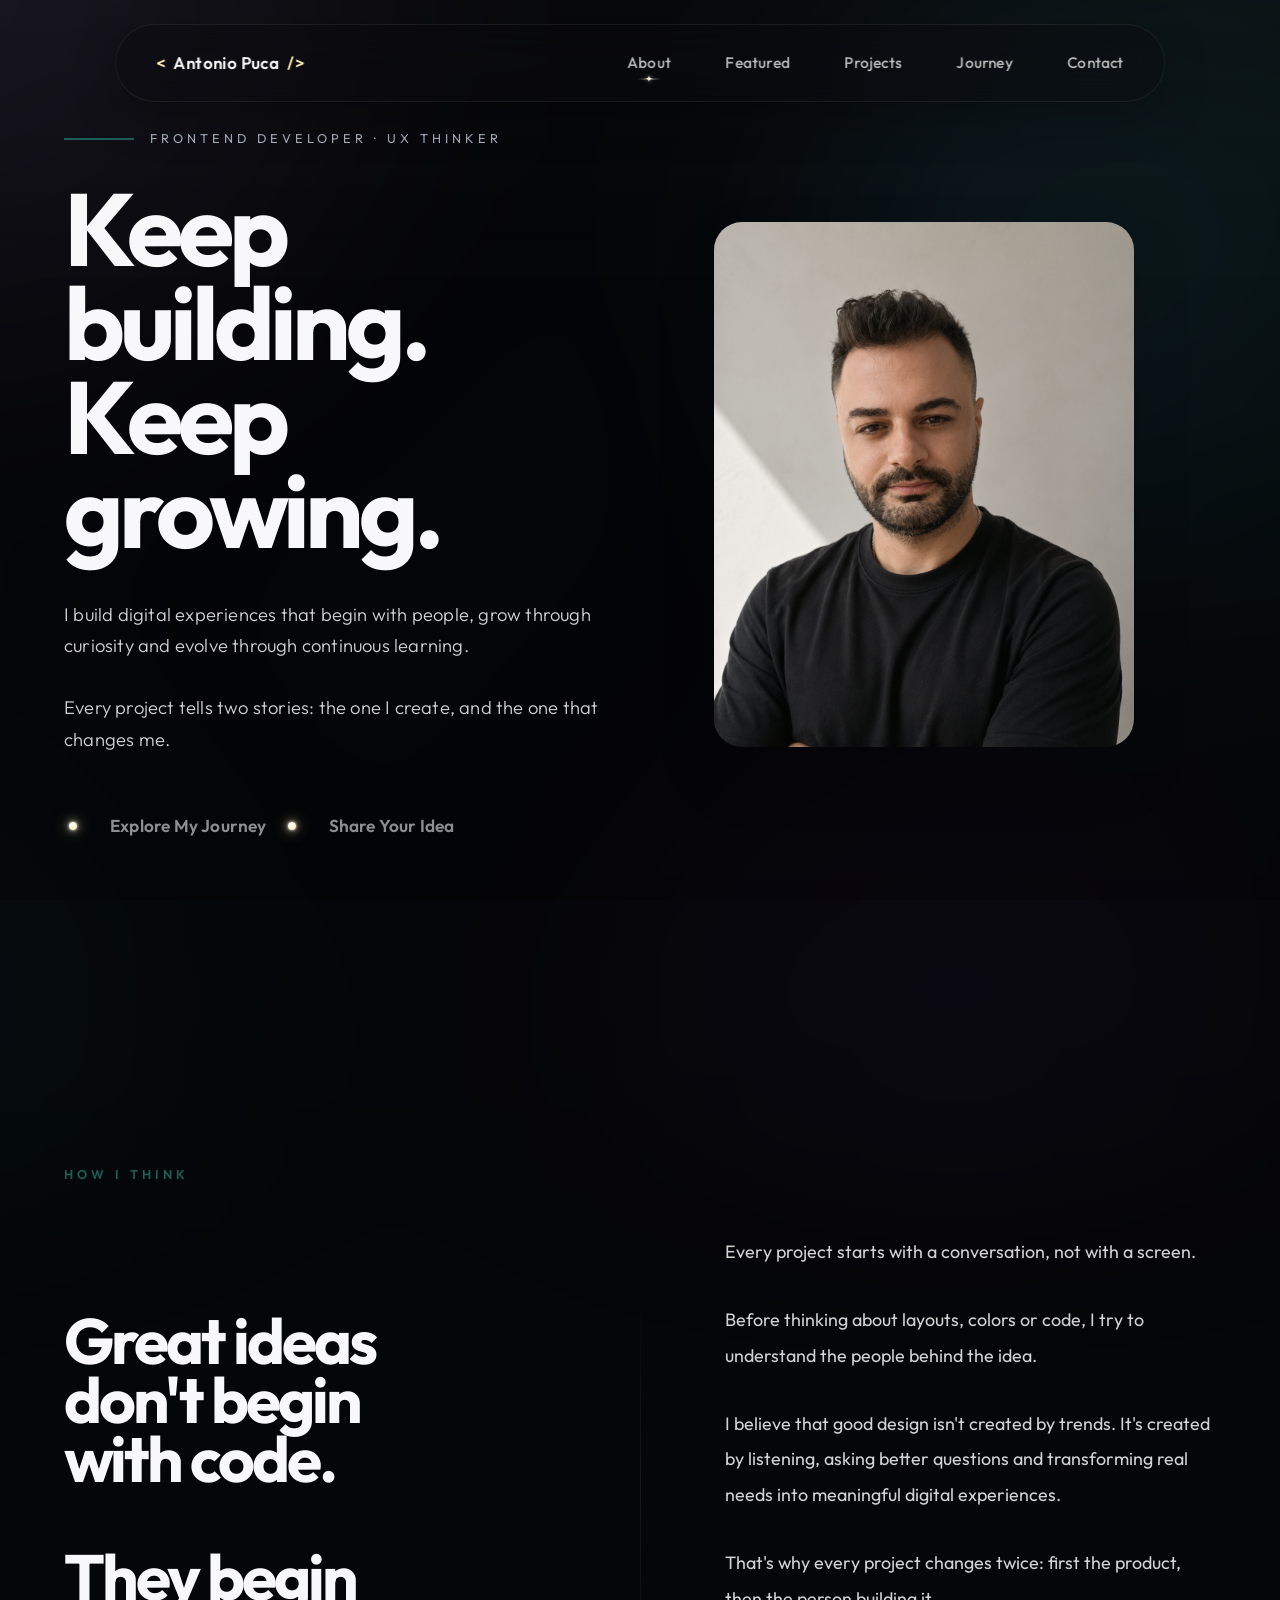
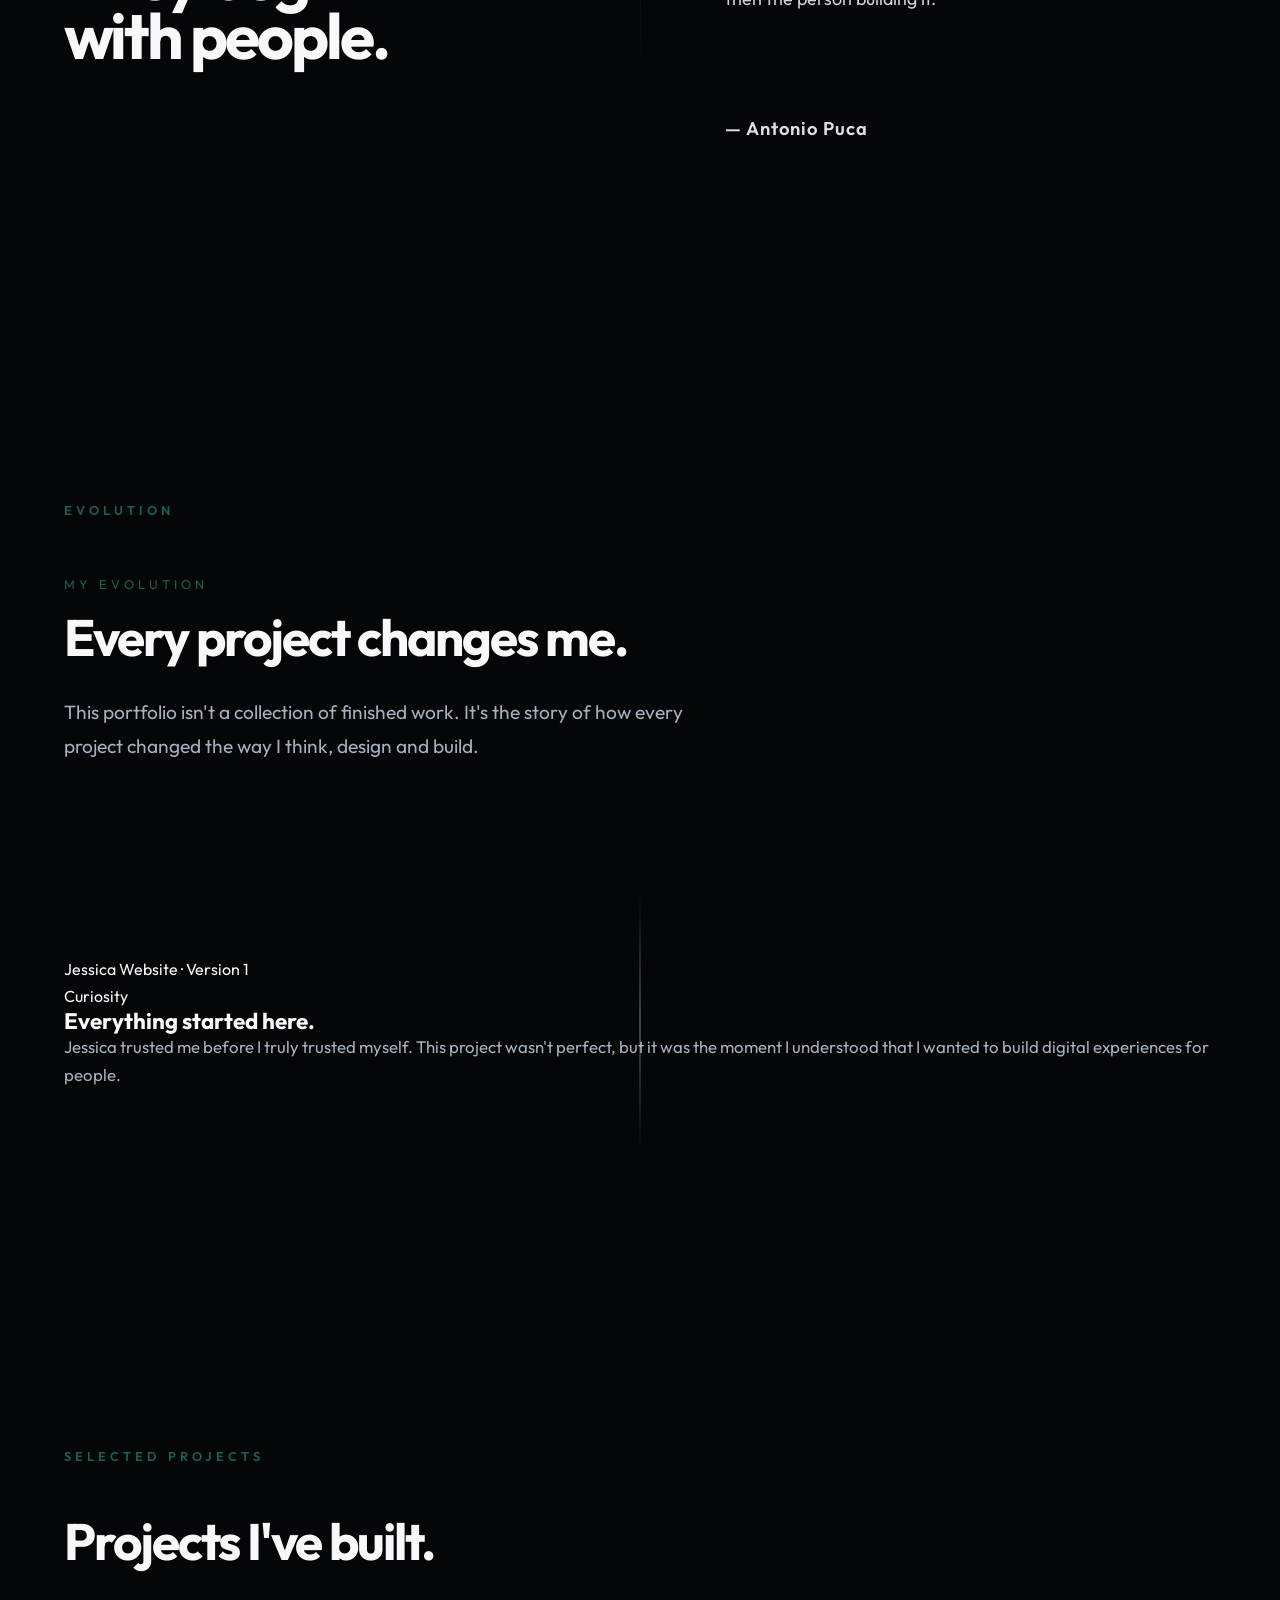
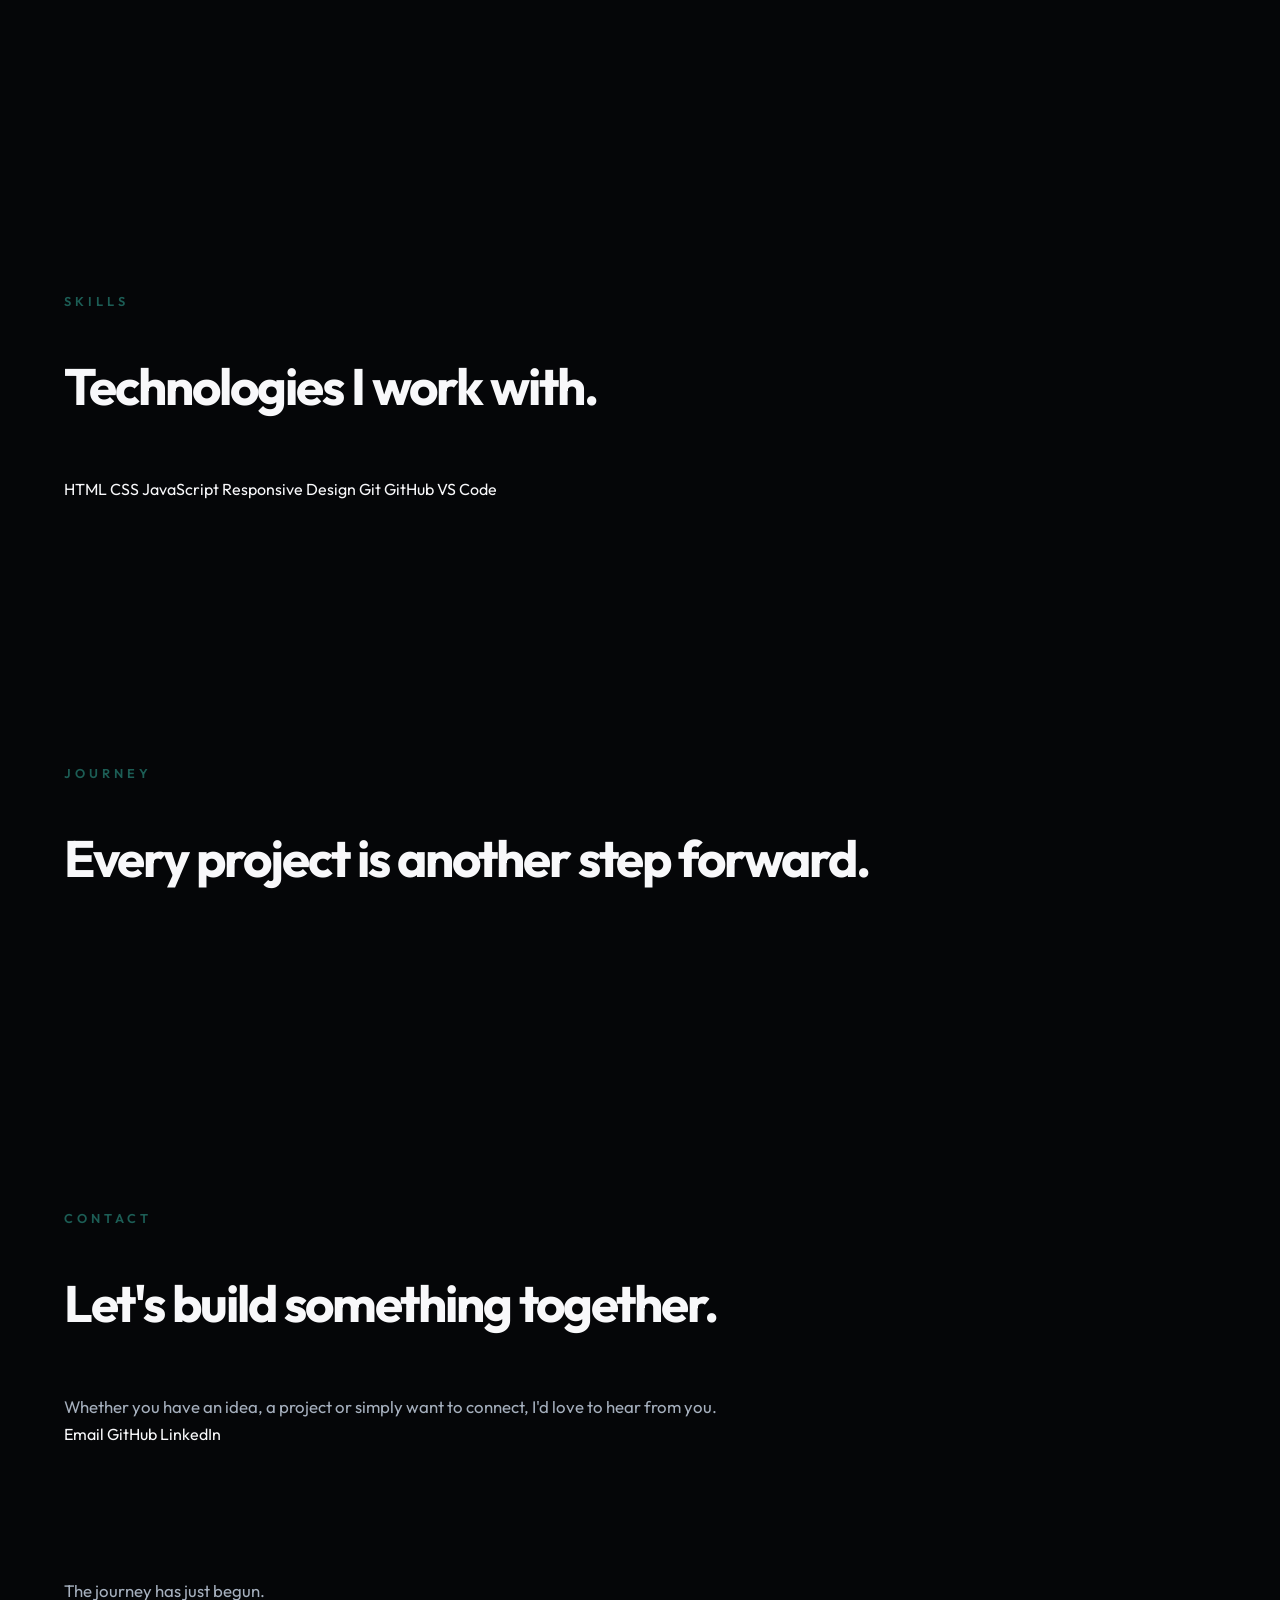
==== index.html @ d7ba4b41 "chore: backup before css refactoring" ====
<!doctype html>
<html lang="en">
  <head>
    <meta charset="UTF-8" />

    <meta name="viewport" content="width=device-width, initial-scale=1.0" />

    <title>Antonio Puca — Keep Building.</title>

    <meta
      name="description"
      content="Personal portfolio of Antonio Puca. Frontend Developer creating thoughtful digital experiences through clean design and modern web development."
    />

    <!-- Google Font -->

    <link
      href="https://fonts.googleapis.com/css2?family=Outfit:wght@300;400;500;600;700;800&display=swap"
      rel="stylesheet"
    />

    <!-- CSS -->

    <link rel="stylesheet" href="./css/style.css">
  </head>

  <body>
    <!-- ===========================
            HEADER
    ============================ -->

    <header class="header">
      <div class="container">
        <nav class="navbar">
          <a href="#" class="logo">
            <span class="logo__accent">&lt;</span>

            Antonio Puca

            <span class="logo__accent">/&gt;</span>
          </a>

          <div class="nav-wrapper">
            <span class="polaris"></span>

            <ul class="nav" id="universe-nav">
              <li>
                <a href="#about" class="nav-link">About</a>
              </li>

              <li>
                <a href="#featured" class="nav-link">Featured</a>
              </li>

              <li>
                <a href="#projects" class="nav-link">Projects</a>
              </li>

              <li>
                <a href="#journey" class="nav-link">Journey</a>
              </li>

              <li>
                <a href="#contact" class="nav-link">Contact</a>
              </li>
            </ul>
          </div>
        </nav>
      </div>
    </header>
    <!-- ===========================
            MAIN
    ============================ -->

    <main>
      <!-- ===========================
                HERO
        ============================ -->
        <!-- ==================================================
     HERO
=================================================== -->

<section class="hero">

  <div class="container">

    <div class="hero__content">

      <!-- ===========================
           LEFT
      ============================ -->

      <div class="hero__text">

        <span class="hero__eyebrow">
          FRONTEND DEVELOPER · UX THINKER
        </span>

        <h1 class="hero__title">
          Keep building.
          <br />
          Keep growing.
        </h1>

        <p class="hero__description">

          I build digital experiences that begin with people,
          grow through curiosity and evolve through continuous learning.

          <br /><br />

          Every project tells two stories:
          the one I create,
          and the one that changes me.

        </p>

        <div class="hero__actions">

          <a href="#featured" class="universe-link">

            <span class="universe-node">

              <span class="halo"></span>

              <span class="core"></span>

            </span>

            <span class="energy"></span>

            <span class="label">

              Explore My Journey

            </span>

          </a>

          <a href="#contact" class="universe-link">

            <span class="universe-node">

              <span class="halo"></span>

              <span class="core"></span>

            </span>

            <span class="energy"></span>

            <span class="label">

              Share Your Idea

            </span>

          </a>

        </div>

      </div>

      <!-- ===========================
           RIGHT
      ============================ -->

      <div class="hero__image">

        <div class="hero__photo">

          <img
            src="./images/antonio-hero.jpg"
            alt="Antonio Puca"
          />

        </div>

      </div>

    </div>

  </div>

</section>
<!-- ==================================================
     ABOUT
=================================================== -->

<section class="about" id="about">

  <div class="container">

    <span class="section-label">
      HOW I THINK
    </span>

    <div class="about__content">

      <!-- =================================
           LEFT
      ================================== -->

      <div class="about__left">

        <h2>

          Great ideas

          <br />

          don't begin

          <br />

          with code.

          <br /><br />

          They begin

          <br />

          with people.

        </h2>

      </div>

      <!-- =================================
           RIGHT
      ================================== -->

      <div class="about__right">

        <p>

          Every project starts with a conversation,
          not with a screen.

        </p>

        <p>

          Before thinking about layouts, colors or code,
          I try to understand the people behind the idea.

        </p>

        <p>

          I believe that good design isn't created by trends.
          It's created by listening,
          asking better questions
          and transforming real needs into meaningful digital experiences.

        </p>

        <p>

          That's why every project changes twice:
          first the product,
          then the person building it.

        </p>

        <span class="about__signature">

          — Antonio Puca

        </span>

      </div>

    </div>

  </div>

</section>

      <!-- ==================================================
     EVOLUTION
=================================================== -->

      <section class="evolution" id="featured">
        <div class="container">
          <!-- SECTION LABEL -->

          <span class="section-label">EVOLUTION</span>

          <!-- INTRO -->

          <div class="evolution__hero">
            <span class="evolution__eyebrow"> MY EVOLUTION </span>

            <h2 class="evolution__title">Every project changes me.</h2>

            <p class="evolution__lead">
              This portfolio isn't a collection of finished work. It's the story
              of how every project changed the way I think, design and build.
            </p>
          </div>

          <!-- PROJECT SHOWCASE -->

          <div class="evolution__project">
           
          </div>

          <!-- ==================================================
         EVOLUTION TIMELINE
    =================================================== -->

          <div class="timeline">
            <div class="timeline__line"></div>

            <div class="timeline__items">
              <!-- ================================= -->
              <!-- TIMELINE ITEM 01                  -->
              <!-- ================================= -->

              <article class="timeline__item">
                <!-- LEFT -->

                <div class="timeline__left">
                  <span class="timeline__version">
                    Jessica Website · Version 1
                  </span>

                  <div class="timeline__preview">
                    <!-- Screenshot Versione 1 -->
                  </div>
                </div>

                <!-- CENTER -->

                <div class="timeline__center">
                  <span class="timeline__star"></span>
                </div>

                <!-- RIGHT -->

                <div class="timeline__right">
                  <span class="timeline__phase"> Curiosity </span>

                  <h3>Everything started here.</h3>

                  <p>
                    Jessica trusted me before I truly trusted myself. This
                    project wasn't perfect, but it was the moment I understood
                    that I wanted to build digital experiences for people.
                  </p>
                </div>
              </article>
            </div>
          </div>
        </div>
      </section>
      <!-- ===========================
        IDEAS BROUGHT TO LIFE
=========================== -->

      <section id="projects" class="projects">
        <div class="container">
          <div class="section-heading">
            <span class="section-label"> Selected Projects </span>

            <h2>Projects I've built.</h2>
          </div>

          <div class="projects__grid">
            <!-- Cards -->
          </div>
        </div>
      </section>

      <!-- ===========================
        MY TOOLBOX
=========================== -->

      <section class="skills" id="skills">
        <div class="container">
          <div class="section-heading">
            <span class="section-label"> Skills </span>

            <h2>Technologies I work with.</h2>
          </div>

          <div class="skills__list">
            <span>HTML</span>

            <span>CSS</span>

            <span>JavaScript</span>

            <span>Responsive Design</span>

            <span>Git</span>

            <span>GitHub</span>

            <span>VS Code</span>
          </div>
        </div>
      </section>

      <!-- ===========================
        THE PATH
=========================== -->

      <section id="journey" class="journey">
        <div class="container">
          <div class="section-heading">
            <span class="section-label"> Journey </span>

            <h2>Every project is another step forward.</h2>
          </div>

          <div class="journey__image">
            <!-- Road Image -->
          </div>
        </div>
      </section>

      <!-- ===========================
        LET'S BUILD
=========================== -->

      <section id="contact" class="contact">
        <div class="container">
          <div class="section-heading">
            <span class="section-label"> Contact </span>

            <h2>Let's build something together.</h2>
          </div>

          <p>
            Whether you have an idea, a project or simply want to connect, I'd
            love to hear from you.
          </p>

          <div class="contact__actions">
            <a href="mailto:antoniopuca.work@gmail.com"> Email </a>

            <a href="#"> GitHub </a>

            <a href="#"> LinkedIn </a>
          </div>
        </div>
      </section>
    </main>

    <!-- ===========================
            FOOTER
    ============================ -->

    <footer class="footer">
      <div class="container">
        <p>The journey has just begun.</p>

        <small> © 2026 Antonio Puca. Crafted with intention. </small>
      </div>
    </footer>

<script src="./js/main.js"></script> 
 </body>
</html>
---- css/style.css ----
/* ==================================================
   ANTONIO PUCA PORTFOLIO
   VERSION 3.0
   SHADOW HORIZON
================================================== */

/* ==================================================
   RESET
================================================== */

*,
*::before,
*::after {
  margin: 0;
  padding: 0;
  box-sizing: border-box;
}

html {
  scroll-behavior: smooth;
}

body,
button,
input,
textarea {
  font-family: "Outfit", sans-serif;
}

img {
  display: block;
  max-width: 100%;
}

a {
  text-decoration: none;
  color: inherit;
}

ul {
  list-style: none;
}

button {
  border: none;
  background: none;
  cursor: pointer;
}

/* ==================================================
   DESIGN SYSTEM
================================================== */

:root {
  /* Layout */

  --container: 1320px;

  /* Background */

  --bg: #050608;
  --surface: rgba(255, 255, 255, 0.04);
  --surface-light: rgba(255, 255, 255, 0.07);

  /* Brand */

  --forest: #1c5d55;
  --petrol: #174c50;
  --mauve: #75608f;
  --violet: #40305f;
  --ember: #782b2b;

  /* Text */

  --text: #f8f8fa;
  --text-muted: #a6b0be;

  /* Borders */

  --border: rgba(255, 255, 255, 0.08);

  /* Radius */

  --radius-sm: 12px;
  --radius: 20px;
  --radius-lg: 36px;

  /* Shadow */

  --shadow-sm: 0 10px 30px rgba(0, 0, 0, 0.2);
  --shadow: 0 20px 60px rgba(0, 0, 0, 0.35);
  --shadow-lg: 0 40px 100px rgba(0, 0, 0, 0.45);

  /* Space */

  --space-xs: 0.5rem;
  --space-sm: 1rem;
  --space-md: 2rem;
  --space-lg: 4rem;
  --space-xl: 8rem;

  /* Transition */

  --transition: 0.35s ease;
}

/* ==================================================
   BASE
================================================== */

body {
  background: var(--bg);
  color: var(--text);
  line-height: 1.7;
  min-height: 100vh;
  overflow-x: hidden;
  position: relative;
}

/* ==================================================
   AP UNIVERSE BACKGROUND
================================================== */

body::before {
  content: "";

  position: fixed;
  inset: -25%;
  z-index: -2;
  pointer-events: none;

  background:
    /* Glow principale dietro Antonio */
    radial-gradient(
      circle at 68% 38%,
      rgba(112, 196, 255, 0.1),
      transparent 22%
    ),
    /* Luce superiore sinistra */
    radial-gradient(
        circle at 18% 18%,
        rgba(117, 96, 143, 0.18),
        transparent 28%
      ),
    /* Glow laterale destro */
    radial-gradient(
        circle at 88% 30%,
        rgba(34, 120, 108, 0.14),
        transparent 32%
      ),
    /* Parte bassa */
    radial-gradient(circle at 65% 90%, rgba(93, 56, 132, 0.1), transparent 30%),
    /* Angolo basso sinistro */
    radial-gradient(
        circle at 10% 92%,
        rgba(31, 108, 118, 0.12),
        transparent 25%
      );

  filter: blur(110px);

  opacity: 0.95;

  transform: scale(1.1);
}

body::after {
  content: "";

  position: fixed;
  inset: 0;

  pointer-events: none;

  z-index: -1;

  background: linear-gradient(
    180deg,
    rgba(255, 255, 255, 0.02),
    transparent 30%,
    rgba(0, 0, 0, 0.15)
  );
}

/* ==================================================
   TYPOGRAPHY
================================================== */

h1,
h2,
h3 {
  line-height: 1;

  font-weight: 700;
}

h1 {
  font-size: clamp(4rem, 8vw, 6.5rem);

  letter-spacing: -4px;
}

h2 {
  font-size: clamp(2rem, 4vw, 3.2rem);

  letter-spacing: -2px;
}

h3 {
  font-size: 1.4rem;
}

p {
  color: var(--text-muted);

  font-size: 1.05rem;
}

.section-label {
  display: inline-block;

  margin-bottom: 3rem;

  color: var(--forest);

  text-transform: uppercase;

  letter-spacing: 4px;

  font-size: 0.8rem;

  font-weight: 600;
}

.section-heading {
  margin-bottom: 4rem;
}

/* ==================================================
   LAYOUT
================================================== */

.container {
  width: min(var(--container), calc(100% - 8rem));

  margin-inline: auto;
}

section {
  padding: var(--space-xl) 0;
}

/* ==================================================
   UTILITIES
================================================== */

::selection {
  background: var(--forest);

  color: white;
}

html::-webkit-scrollbar {
  width: 10px;
}

html::-webkit-scrollbar-track {
  background: #050608;
}

html::-webkit-scrollbar-thumb {
  background: var(--surface-light);

  border-radius: 100px;
}

html::-webkit-scrollbar-thumb:hover {
  background: var(--mauve);
}
/* ==================================================
   HEADER
================================================== */



.header {
  position: fixed;

  top: 1.5rem;

  left: 50%;

  transform: translateX(-50%);

  width: min(1350px, 92%);

  z-index: 1000;
}

.navbar {
  display: flex;

  justify-content: space-between;

  align-items: center;

  height: 78px;

  padding: 0 2.5rem;

  border-radius: 999px;

  background: rgba(10, 10, 15, 0.42);

  backdrop-filter: blur(26px);

  -webkit-backdrop-filter: blur(26px);

  border: 1px solid rgba(255, 255, 255, 0.07);

  box-shadow: 0 15px 45px rgba(0, 0, 0, 0.28);

  transition:
    background 0.45s ease,
    border-color 0.45s ease,
    box-shadow 0.45s ease;
  overflow: hidden;
}
.header.scrolled {
  backdrop-filter: blur(30px);

  background: rgba(5, 5, 8, 0.75);
}

/* ==========================
   LOGO
========================== */

.logo {
  display: flex;
  cursor: pointer;
  color: white;
  text-decoration: none;

  align-items: center;

  gap: 0.5rem;

  color: var(--text);

  font-size: 1.05rem;

  font-weight: 600;

  letter-spacing: 0.4px;

  transition: 0.4s ease;
}
.logo:hover .logo__accent {
  color: #fff6d6;

  text-shadow: 0 0 10px rgba(255, 230, 170, 0.45);
}
.logo__accent {
  color: #ffe7ae;
}

/* ==========================
   NAVIGATION
========================== */

.nav {
  display: flex;

  align-items: center;

  gap: 3.4rem;

  list-style: none;
}
.nav-wrapper {
  position: relative;

  display: flex;

  align-items: center;
}
/* ==========================================
   POLARIS
========================================== */

.polaris {
  position: absolute;

  left: 0;
  bottom: -8px;

  width: 24px;
  height: 10px;

  transform: translateX(-50%);

  pointer-events: none;

  opacity: 0;

  z-index: 5;

  will-change: left;

  transition:
    left 0.75s cubic-bezier(0.16, 1, 0.3, 1),
    opacity 0.3s ease;
}

.polaris::before {
  content: "";

  position: absolute;

  left: 0;
  top: 50%;

  width: 100%;
  height: 1px;

  transform: translateY(-50%);

  border-radius: 999px;

  background: linear-gradient(
    to right,

    transparent 0%,

    rgba(255, 248, 220, 0.25) 18%,

    rgba(255, 248, 220, 0.8) 50%,

    rgba(255, 248, 220, 0.25) 82%,

    transparent 100%
  );
}
.polaris::after {
  content: "✦";

  position: absolute;

  left: 50%;
  top: 50%;

  transform: translate(-50%, -55%);

  font-size: 0.58rem;

  line-height: 1;

  color: #fff8de;

  text-shadow:
    0 0 4px rgba(255, 255, 255, 0.65),
    0 0 8px rgba(255, 228, 165, 0.25);
}

.nav-link {
  display: flex;

  align-items: center;

  gap: 0.65rem;

  color: rgba(255, 255, 255, 0.72);

  font-size: 0.95rem;

  font-weight: 500;

  letter-spacing: 0.2px;

  transition:
    color 0.35s ease,
    transform 0.35s ease;
  text-decoration: none;
}

.nav-link:hover {
  color: white;

  transform: translateY(-1px);
}

.hero {
  min-height: 100vh;

  display: flex;

  align-items: center;
}
.hero__content {
  display: grid;

  grid-template-columns: 1.05fr 0.95fr;

  align-items: center;

  gap: 6rem;
}

.hero__eyebrow {
  display: flex;

  align-items: center;

  gap: 1rem;

  margin-bottom: 2rem;

  color: var(--text-muted);

  text-transform: uppercase;

  letter-spacing: 4px;

  font-size: 0.8rem;
}

.hero__eyebrow::before {
  content: "";

  width: 70px;

  height: 2px;

  background: var(--forest);
}

.hero__text {
  max-width: 640px;
}

.hero__title {
  font-size: clamp(5rem, 8vw, 7.5rem);
  line-height: 0.92;
  letter-spacing: -5px;
  margin-bottom: 2.5rem;
}

.hero__description {
  max-width: 560px;
  font-size: 1.15rem;
  line-height: 1.7;
  font-weight: 300;
  letter-spacing: 0.2px;
  margin: 2rem 0 3.5rem;
  color: rgba(255, 255, 255, 0.82);
}
.hero__actions {
  display: flex;

  align-items: center;

  gap: 1rem;
}

/* ==================================================
   AP UNIVERSE • UNIVERSE NODE
================================================== */

.universe-link {
  --energy: 0;
  display: inline-flex;
  align-items: center;
  gap: 16px;

  text-decoration: none;

  cursor: pointer;

  color: inherit;

  transition: 0.45s ease;
}

.universe-node {
  position: relative;

  width: 18px;
  height: 18px;

  display: flex;
  justify-content: center;
  align-items: center;

  flex-shrink: 0;
  transform: translateZ(0);
}
.halo {
  position: absolute;

  width: 52px;
  height: 52px;

  border-radius: 50%;

  background: radial-gradient(
    circle,
    rgba(255, 248, 225, 0.55) 0%,
    rgba(255, 230, 170, 0.18) 35%,
    transparent 72%
  );

  transform: scale(calc(0.8 + var(--energy) * 0.45));

  opacity: calc(0.12 + var(--energy) * 0.45);

  transition: none;

  animation: haloBreath 5s ease-in-out infinite;
}
.core {
  width: calc(8px + var(--energy) * 5px);

  height: calc(8px + var(--energy) * 5px);

  border-radius: 50%;

  position: relative;

  z-index: 2;

  background: radial-gradient(
    circle at 30% 30%,
    #ffffff 0%,
    #fff9ec 25%,
    #fff1c7 70%,
    #ffe3a2 100%
  );

  box-shadow:
    0 0 calc(3px + var(--energy) * 6px) rgba(255, 255, 255, 0.95),
    0 0 calc(8px + var(--energy) * 14px) rgba(255, 241, 190, 0.7),
    0 0 calc(18px + var(--energy) * 24px) rgba(255, 220, 135, 0.35);

  transition: none;
}
.core::before {
  content: "";

  position: absolute;

  width: 35%;

  height: 35%;

  top: 18%;

  left: 20%;

  border-radius: 50%;

  background: rgba(255, 255, 255, 0.95);

  filter: blur(0.5px);

  opacity: calc(0.55 + var(--energy) * 0.45);
  transition:
    width 0.18s ease,
    height 0.18s ease;
}
.energy {
  width: calc(var(--energy) * 80px);

  height: 2px;

  margin-left: -4px;

  border-radius: 999px;

  background: linear-gradient(
    90deg,
    rgba(255, 255, 255, 1) 0%,
    #fff5d8 35%,
    rgba(255, 228, 165, 0.45) 70%,
    transparent 100%
  );

  transform-origin: left center;
  box-shadow: 0 0 8px rgba(255, 235, 180, 0.35);
  transform-origin: left center;

  opacity: calc(0.25 + var(--energy) * 0.75);

  filter: drop-shadow(
    0 0 calc(2px + var(--energy) * 8px) rgba(255, 235, 175, 0.65)
  );
}
.label {
  font-size: 1.08rem;

  font-weight: 600;

  letter-spacing: 0.2px;

  color: rgba(255, 255, 255, calc(0.55 + var(--energy) * 0.45));
  text-shadow: 0 0 calc(var(--energy) * 10px)
    rgba(255, 245, 205, calc(var(--energy) * 0.65));

  transition:
    color 0.4s ease 0.08s,
    text-shadow 0.4s ease 0.08s,
    transform 0.4s ease 0.08s;
}
/*.universe-link.aware .halo {
  transform: scale(1.15);

  opacity: 0.45;
}

.universe-link.aware .core {
  transform: scale(1.25);
}

.universe-link.aware .energy {
  width: 46px;
}

.universe-link.aware .label {
  color: #ffffff;

  transform: translateX(2px);

  text-shadow:
    0 0 10px rgba(255, 245, 200, 0.55),
    0 0 22px rgba(255, 225, 150, 0.18);
}*/
@keyframes haloBreath {
  0%,
  100% {
    transform: scale(calc(0.82 + var(--energy) * 0.45));
  }

  50% {
    transform: scale(calc(0.95 + var(--energy) * 0.45));
  }
}

.hero__photo {
  width: 420px;
  max-width: 100%;
}

.hero__photo img {
  width: 100%;
  display: block;
  border-radius: 28px;
  object-fit: cover;

  box-shadow: 0 30px 60px rgba(0, 0, 0, 0.15);

  transition: transform 0.4s ease;
}

.hero__photo img:hover {
  transform: translateY(-6px);
}

/* ==================================================
   ABOUT
================================================== */

.about {
  padding: 12rem 0;
  position: relative;
}

.about__content {
  position: relative;

  display: grid;
  grid-template-columns: 1.15fr 1fr;

  align-items: center;
  gap: 6rem;
}

/* linea centrale */

.about__content::before {
  content: "";

  position: absolute;

  left: 50%;
  top: 10%;
  bottom: 10%;

  width: 1px;

  background: linear-gradient(
    to bottom,
    transparent,
    rgba(255, 255, 255, 0.08),
    transparent
  );
}

.about__left h2 {
  font-size: clamp(3rem, 5vw, 4.8rem);

  line-height: 0.92;

  letter-spacing: -3px;

  font-weight: 700;

  max-width: 620px;
}

.about__right {
  max-width: 540px;
}

.about__right p {
  font-size: 1.12rem;

  line-height: 2;

  color: rgba(255, 255, 255, 0.82);

  margin-bottom: 2rem;

  transition: 0.3s;
}

.about__signature {
  display: inline-block;

  margin-top: 4rem;

  font-size: 1.15rem;

  font-weight: 600;

  letter-spacing: 1px;

  color: var(--primary);

  opacity: 0.9;
}
.about .section-label {
  display: inline-block;
  margin-bottom: 3rem;
}
.about:hover .about__content::before {
  background: linear-gradient(
    to bottom,
    transparent,
    rgba(120, 255, 220, 0.25),
    transparent
  );
}
/* ==========================================
   EVOLUTION
========================================== */

.evolution {
  padding: 10rem 0;
}

/* ---------- HERO ---------- */

.evolution__hero {
  margin-bottom: 5rem;
}

.evolution__eyebrow {
  display: inline-block;

  margin-bottom: 1rem;

  color: var(--forest);

  font-size: 0.8rem;

  letter-spacing: 4px;

  text-transform: uppercase;
}

.evolution__title {
  max-width: 700px;
}

.evolution__lead {
  max-width: 650px;

  margin-top: 2rem;

  font-size: 1.2rem;

  line-height: 1.8;
}









/* ---------- STORY ---------- */

.evolution__grid {
  display: grid;

  grid-template-columns: repeat(3, 1fr);

  gap: 3rem;

  margin-top: 5rem;
}

.case {
  position: relative;

  padding-top: 2rem;
}

.case__number {
  position: absolute;

  top: -10px;

  left: -10px;

  font-size: 5rem;

  font-weight: 800;

  color: rgba(255, 255, 255, 0.04);

  user-select: none;
}

.case h3 {
  margin-bottom: 1rem;
}

.case p {
  line-height: 1.8;
}

/* ==========================================
   EVOLUTION TIMELINE
========================================== */

.timeline {
  position: relative;

  margin-top: 8rem;

  padding: 4rem 0;
}
/* ==========================================
   TIMELINE
========================================== */



.timeline__items {
  display: flex;

  flex-direction: column;

  gap: 8rem;
}
.timeline__line {
  position: absolute;

  top: 0;
  bottom: 0;

  left: 50%;

  width: 2px;

  transform: translateX(-50%);

  background: linear-gradient(
    to bottom,
    transparent,
    rgba(255, 255, 255, 0.25),
    transparent
  );
}
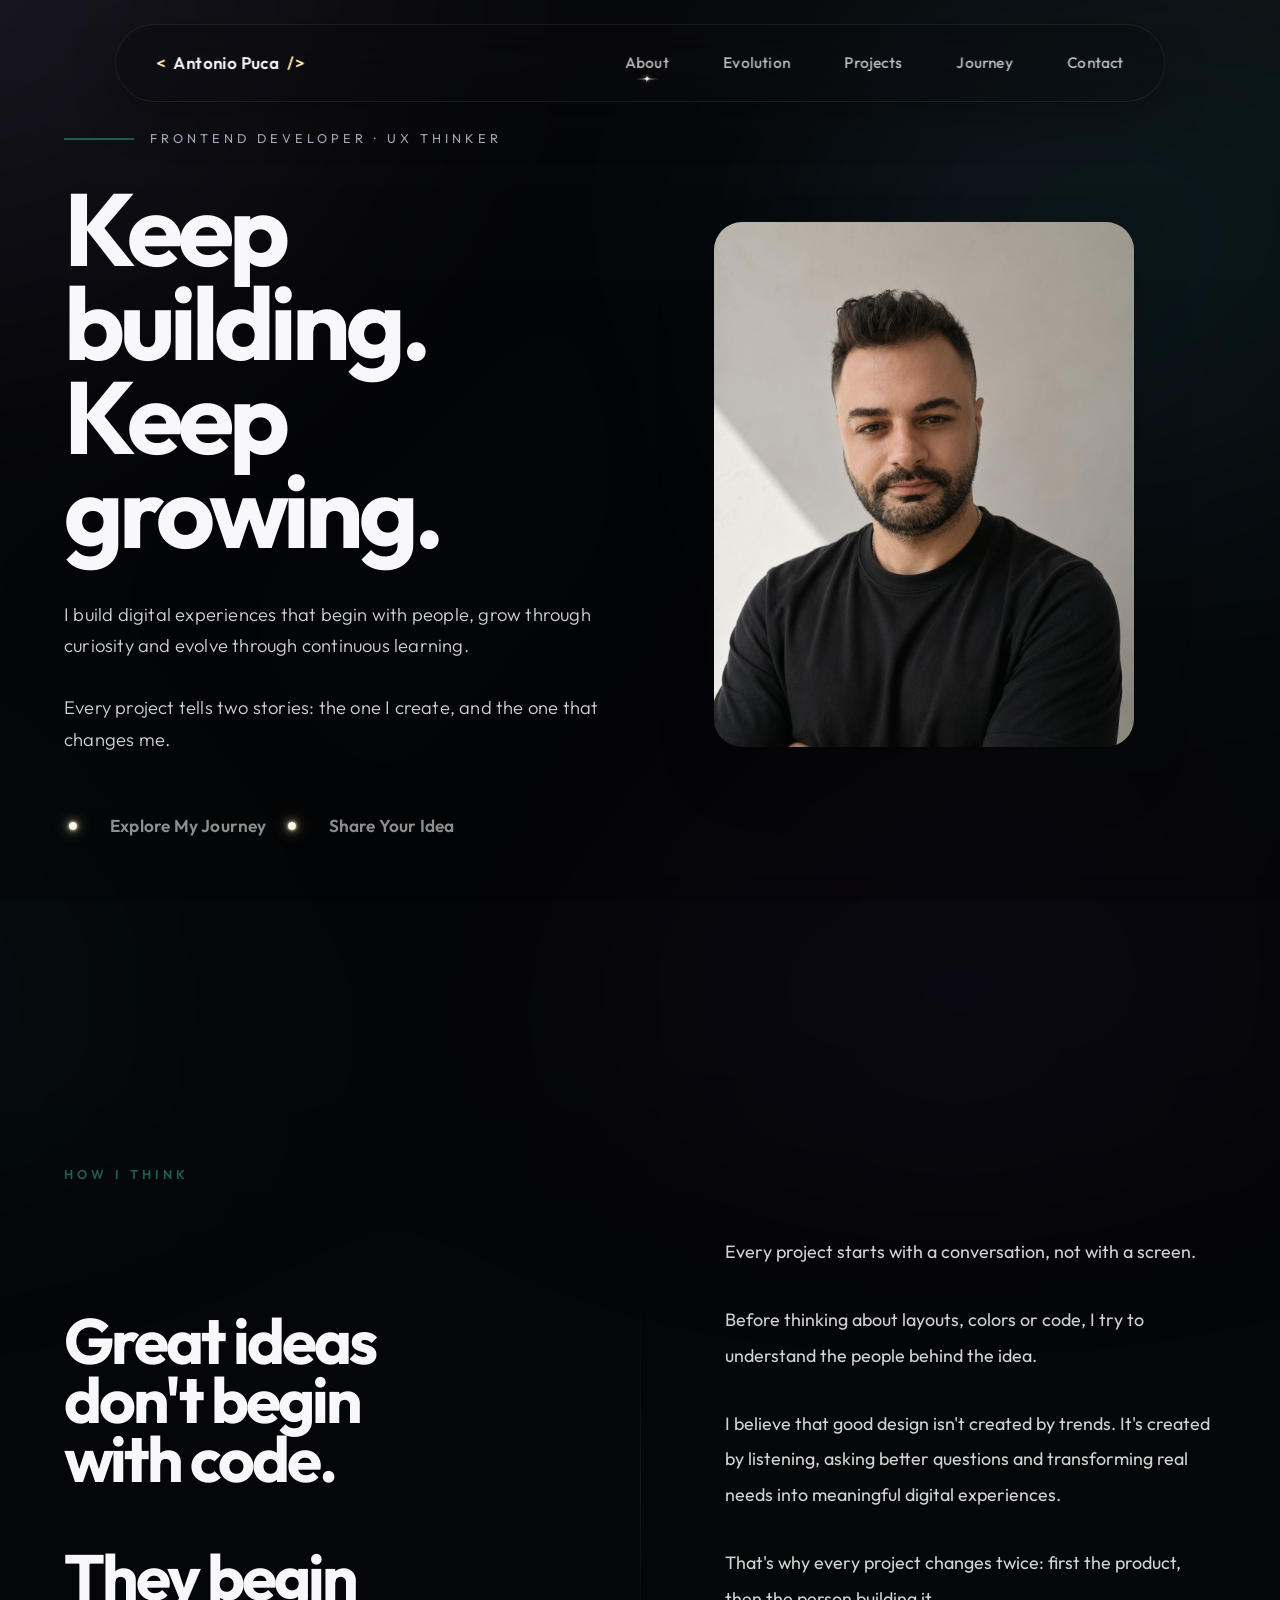
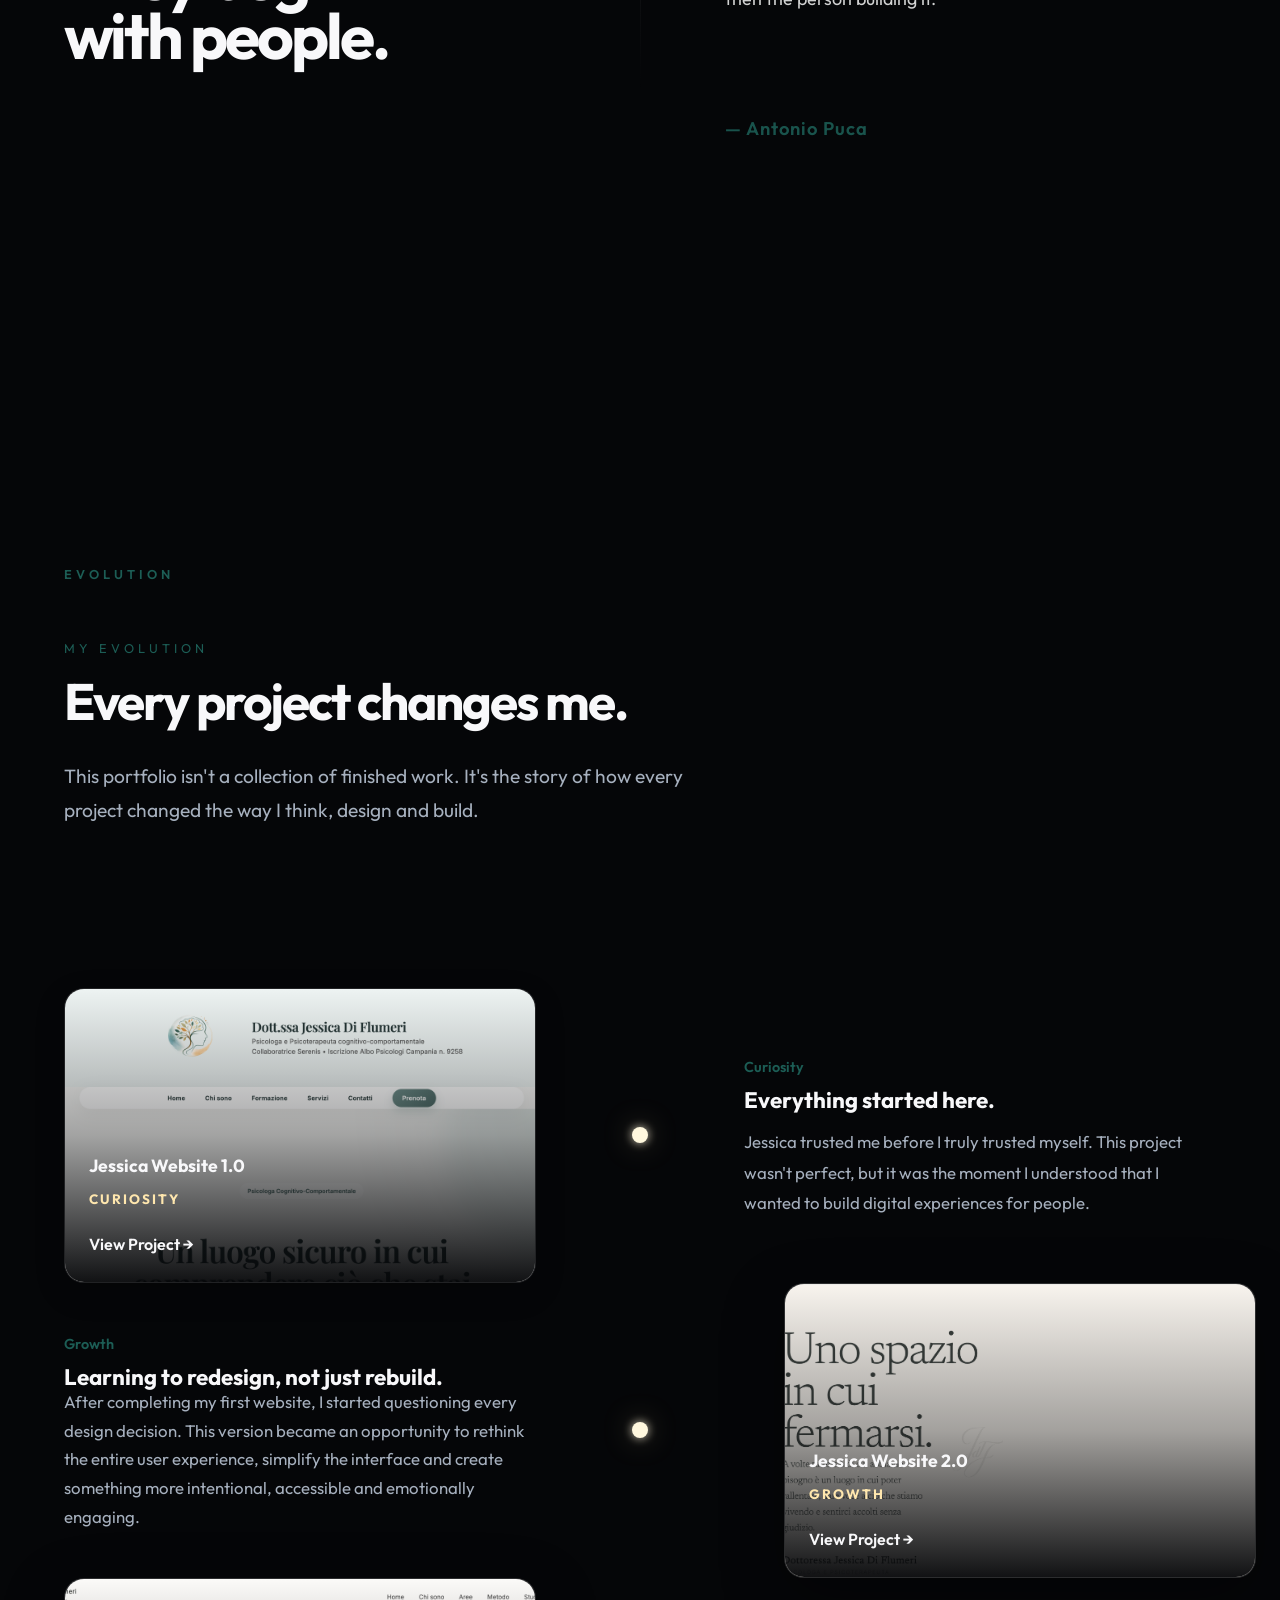
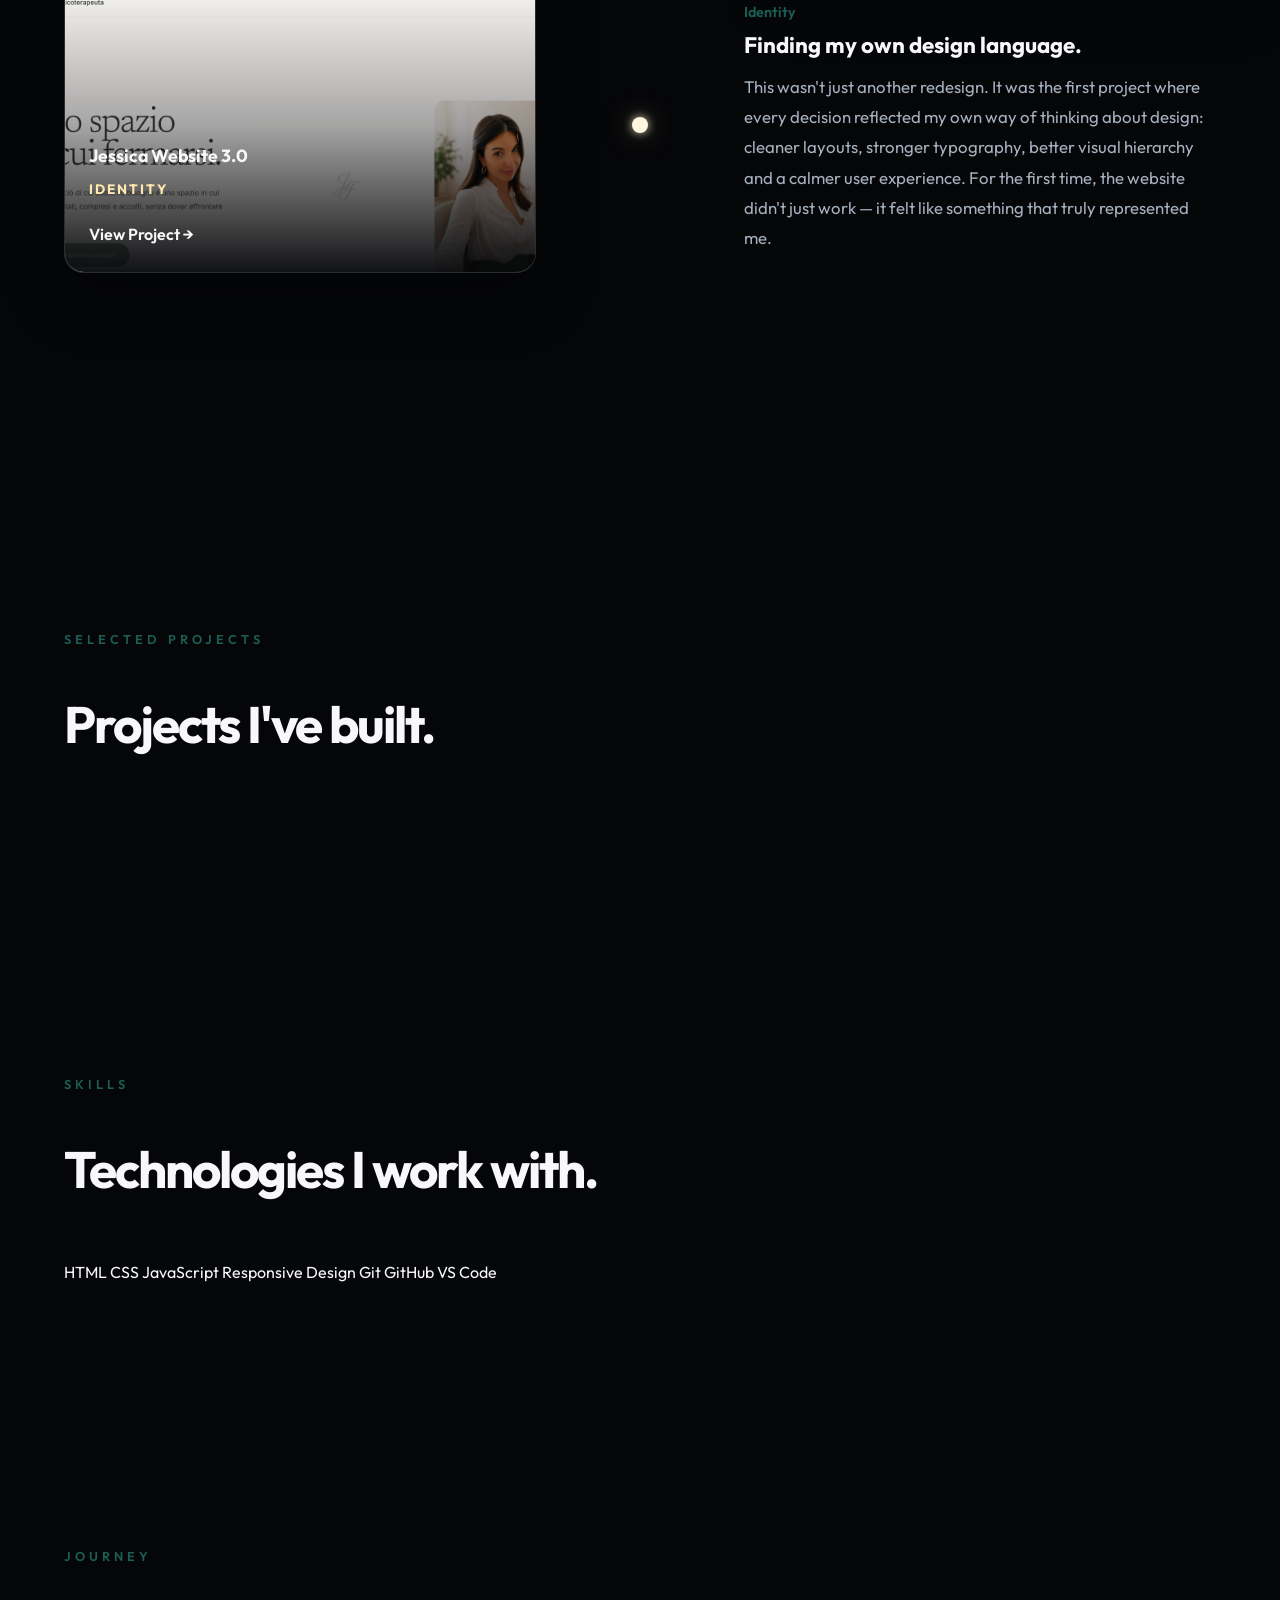
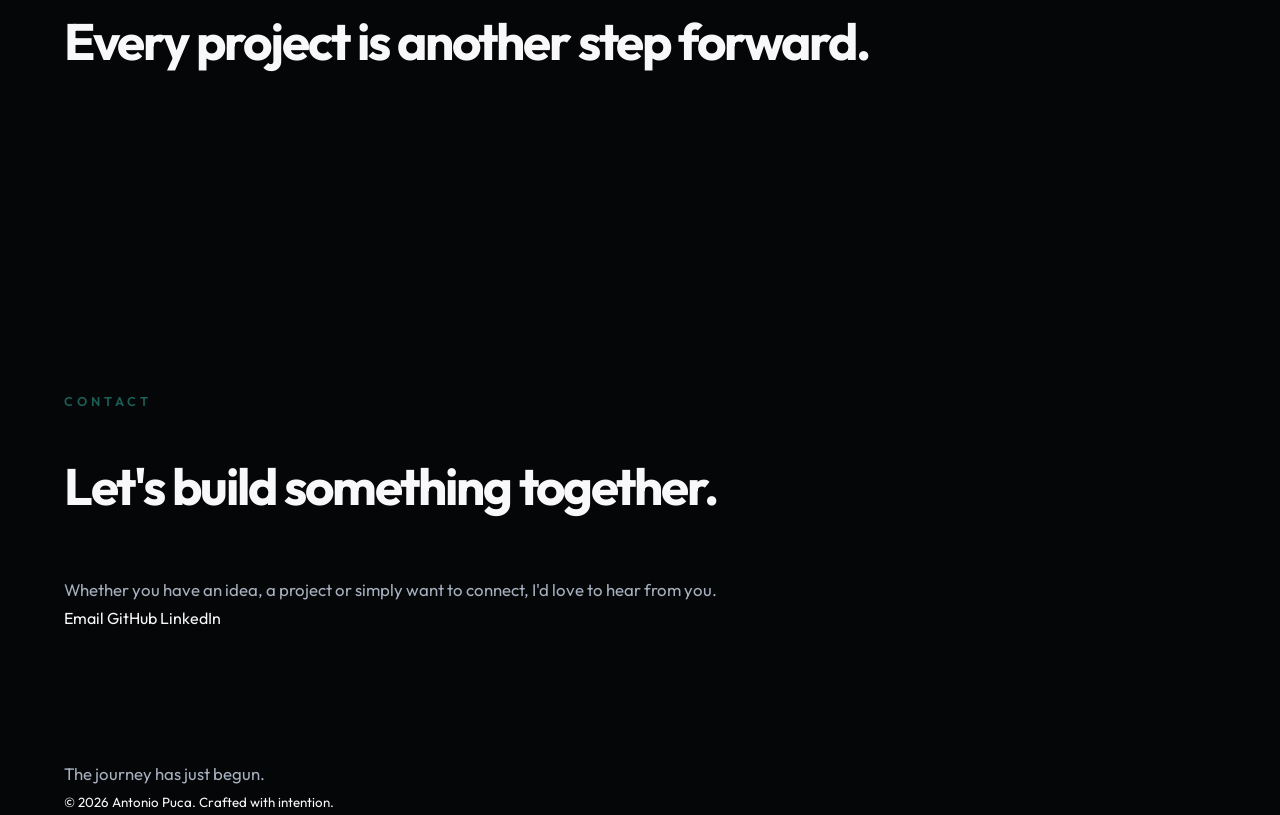
==== commit 8360c6f0: "Refactor CSS structure, add Evolution timeline and Jessica case studies" ====
--- a/index.html
+++ b/index.html
@@ -6,6 +6,7 @@
     <meta name="viewport" content="width=device-width, initial-scale=1.0" />
 
     <title>Antonio Puca — Keep Building.</title>
+    <meta name="theme-color" content="#050608" />
 
     <meta
       name="description"
@@ -18,10 +19,12 @@
       href="https://fonts.googleapis.com/css2?family=Outfit:wght@300;400;500;600;700;800&display=swap"
       rel="stylesheet"
     />
+    <link rel="preconnect" href="https://fonts.googleapis.com" />
+    <link rel="preconnect" href="https://fonts.gstatic.com" crossorigin />
 
     <!-- CSS -->
 
-    <link rel="stylesheet" href="./css/style.css">
+    <link rel="stylesheet" href="./css/main.css" />
   </head>
 
   <body>
@@ -49,7 +52,7 @@
               </li>
 
               <li>
-                <a href="#featured" class="nav-link">Featured</a>
+                <a href="#evolution" class="nav-link">Evolution</a>
               </li>
 
               <li>
@@ -76,222 +79,150 @@
       <!-- ===========================
                 HERO
         ============================ -->
-        <!-- ==================================================
-     HERO
-=================================================== -->
-
-<section class="hero">
-
-  <div class="container">
-
-    <div class="hero__content">
-
-      <!-- ===========================
+
+      <section class="hero">
+        <div class="container">
+          <div class="hero__content">
+            <!-- ===========================
            LEFT
       ============================ -->
 
-      <div class="hero__text">
-
-        <span class="hero__eyebrow">
-          FRONTEND DEVELOPER · UX THINKER
-        </span>
-
-        <h1 class="hero__title">
-          Keep building.
-          <br />
-          Keep growing.
-        </h1>
-
-        <p class="hero__description">
-
-          I build digital experiences that begin with people,
-          grow through curiosity and evolve through continuous learning.
-
-          <br /><br />
-
-          Every project tells two stories:
-          the one I create,
-          and the one that changes me.
-
-        </p>
-
-        <div class="hero__actions">
-
-          <a href="#featured" class="universe-link">
-
-            <span class="universe-node">
-
-              <span class="halo"></span>
-
-              <span class="core"></span>
-
-            </span>
-
-            <span class="energy"></span>
-
-            <span class="label">
-
-              Explore My Journey
-
-            </span>
-
-          </a>
-
-          <a href="#contact" class="universe-link">
-
-            <span class="universe-node">
-
-              <span class="halo"></span>
-
-              <span class="core"></span>
-
-            </span>
-
-            <span class="energy"></span>
-
-            <span class="label">
-
-              Share Your Idea
-
-            </span>
-
-          </a>
-
-        </div>
-
-      </div>
-
-      <!-- ===========================
+            <div class="hero__text">
+              <span class="hero__eyebrow">
+                FRONTEND DEVELOPER · UX THINKER
+              </span>
+
+              <h1 class="hero__title">
+                Keep building.
+                <br />
+                Keep growing.
+              </h1>
+
+              <p class="hero__description">
+                I build digital experiences that begin with people, grow through
+                curiosity and evolve through continuous learning.
+
+                <br /><br />
+
+                Every project tells two stories: the one I create, and the one
+                that changes me.
+              </p>
+
+              <div class="hero__actions">
+                <a href="#featured" class="universe-link">
+                  <span class="universe-node">
+                    <span class="halo"></span>
+
+                    <span class="core"></span>
+                  </span>
+
+                  <span class="energy"></span>
+
+                  <span class="label"> Explore My Journey </span>
+                </a>
+
+                <a href="#contact" class="universe-link">
+                  <span class="universe-node">
+                    <span class="halo"></span>
+
+                    <span class="core"></span>
+                  </span>
+
+                  <span class="energy"></span>
+
+                  <span class="label"> Share Your Idea </span>
+                </a>
+              </div>
+            </div>
+
+            <!-- ===========================
            RIGHT
       ============================ -->
 
-      <div class="hero__image">
-
-        <div class="hero__photo">
-
-          <img
-            src="./images/antonio-hero.jpg"
-            alt="Antonio Puca"
-          />
-
-        </div>
-
-      </div>
-
-    </div>
-
-  </div>
-
-</section>
-<!-- ==================================================
+            <div class="hero__image">
+              <div class="hero__photo">
+                <img src="./images/antonio-hero.jpg" alt="Antonio Puca" />
+              </div>
+            </div>
+          </div>
+        </div>
+      </section>
+      <!-- ==================================================
      ABOUT
 =================================================== -->
 
-<section class="about" id="about">
-
-  <div class="container">
-
-    <span class="section-label">
-      HOW I THINK
-    </span>
-
-    <div class="about__content">
-
-      <!-- =================================
+      <section class="about" id="about">
+        <div class="container">
+          <span class="section-label"> HOW I THINK </span>
+
+          <div class="about__content">
+            <!-- =================================
            LEFT
       ================================== -->
 
-      <div class="about__left">
-
-        <h2>
-
-          Great ideas
-
-          <br />
-
-          don't begin
-
-          <br />
-
-          with code.
-
-          <br /><br />
-
-          They begin
-
-          <br />
-
-          with people.
-
-        </h2>
-
-      </div>
-
-      <!-- =================================
+            <div class="about__left">
+              <h2>
+                Great ideas
+
+                <br />
+
+                don't begin
+
+                <br />
+
+                with code.
+
+                <br /><br />
+
+                They begin
+
+                <br />
+
+                with people.
+              </h2>
+            </div>
+
+            <!-- =================================
            RIGHT
       ================================== -->
 
-      <div class="about__right">
-
-        <p>
-
-          Every project starts with a conversation,
-          not with a screen.
-
-        </p>
-
-        <p>
-
-          Before thinking about layouts, colors or code,
-          I try to understand the people behind the idea.
-
-        </p>
-
-        <p>
-
-          I believe that good design isn't created by trends.
-          It's created by listening,
-          asking better questions
-          and transforming real needs into meaningful digital experiences.
-
-        </p>
-
-        <p>
-
-          That's why every project changes twice:
-          first the product,
-          then the person building it.
-
-        </p>
-
-        <span class="about__signature">
-
-          — Antonio Puca
-
-        </span>
-
-      </div>
-
-    </div>
-
-  </div>
-
-</section>
+            <div class="about__right">
+              <p>
+                Every project starts with a conversation, not with a screen.
+              </p>
+
+              <p>
+                Before thinking about layouts, colors or code, I try to
+                understand the people behind the idea.
+              </p>
+
+              <p>
+                I believe that good design isn't created by trends. It's created
+                by listening, asking better questions and transforming real
+                needs into meaningful digital experiences.
+              </p>
+
+              <p>
+                That's why every project changes twice: first the product, then
+                the person building it.
+              </p>
+
+              <span class="about__signature"> — Antonio Puca </span>
+            </div>
+          </div>
+        </div>
+      </section>
 
       <!-- ==================================================
      EVOLUTION
 =================================================== -->
 
-      <section class="evolution" id="featured">
-        <div class="container">
-          <!-- SECTION LABEL -->
-
+     <section class="evolution" id="evolution">
+        <div class="container">
           <span class="section-label">EVOLUTION</span>
 
-          <!-- INTRO -->
-
           <div class="evolution__hero">
-            <span class="evolution__eyebrow"> MY EVOLUTION </span>
+            <span class="evolution__eyebrow">MY EVOLUTION</span>
 
             <h2 class="evolution__title">Every project changes me.</h2>
 
@@ -301,34 +232,37 @@
             </p>
           </div>
 
-          <!-- PROJECT SHOWCASE -->
-
-          <div class="evolution__project">
-           
-          </div>
-
-          <!-- ==================================================
-         EVOLUTION TIMELINE
-    =================================================== -->
-
           <div class="timeline">
             <div class="timeline__line"></div>
 
             <div class="timeline__items">
-              <!-- ================================= -->
-              <!-- TIMELINE ITEM 01                  -->
-              <!-- ================================= -->
-
               <article class="timeline__item">
                 <!-- LEFT -->
 
                 <div class="timeline__left">
-                  <span class="timeline__version">
-                    Jessica Website · Version 1
-                  </span>
-
                   <div class="timeline__preview">
-                    <!-- Screenshot Versione 1 -->
+                    <img
+                      src="./images/    jessica-v1.png"
+                      alt="Jessica Website Version 1"
+                      class="timeline__image"
+                    />
+
+                    <div class="timeline__overlay">
+                      <span class="timeline__project">
+                        Jessica Website 1.0
+                      </span>
+
+                      <span class="timeline__project-phase"> Curiosity </span>
+
+                      <a
+                        href="https://dottoressa-jessicadiflumeri.netlify.app/"
+                        target="_blank"
+                        rel="noopener noreferrer"
+                        class="timeline__button"
+                      >
+                        View Project →
+                      </a>
+                    </div>
                   </div>
                 </div>
 
@@ -352,6 +286,111 @@
                   </p>
                 </div>
               </article>
+              <article class="timeline__item">
+                <!-- LEFT -->
+
+                <div class="timeline__left">
+                  <span class="timeline__phase">Growth</span>
+
+                  <h3>Learning to redesign, not just rebuild.</h3>
+
+                  <p>
+                    After completing my first website, I started questioning
+                    every design decision. This version became an opportunity to
+                    rethink the entire user experience, simplify the interface
+                    and create something more intentional, accessible and
+                    emotionally engaging.
+                  </p>
+                </div>
+
+                <!-- CENTER -->
+
+                <div class="timeline__center">
+                  <span class="timeline__star"></span>
+                </div>
+
+                <!-- RIGHT -->
+
+                <div class="timeline__right timeline__right--offset">
+                  <div class="timeline__preview timeline__preview--featured">
+                    <img
+                      src="./images/jessica-v2.png"
+                      alt="Jessica Website Version 2"
+                      class="timeline__image"
+                    />
+
+                    <div class="timeline__overlay">
+                      <span class="timeline__project">
+                        Jessica Website 2.0
+                      </span>
+
+                      <span class="timeline__project-phase"> Growth </span>
+
+                      <a
+                        href="https://dottoressajessica-diflumeri.netlify.app/"
+                        target="_blank"
+                        rel="noopener noreferrer"
+                        class="timeline__button"
+                      >
+                        View Project →
+                      </a>
+                    </div>
+                  </div>
+                </div>
+              </article>
+              <article class="timeline__item">
+                <!-- LEFT -->
+
+                <div class="timeline__left">
+                  <div class="timeline__preview timeline__preview--featured">
+                    <img
+                      src="./images/jessica-v3.png"
+                      alt="Jessica Website Version 3"
+                      class="timeline__image"
+                    />
+
+                    <div class="timeline__overlay">
+                      <span class="timeline__project">
+                        Jessica Website 3.0
+                      </span>
+
+                      <span class="timeline__project-phase"> Identity </span>
+
+                      <a
+                        href="https://jessica-diflumeri.netlify.app/"
+                        target="_blank"
+                        rel="noopener noreferrer"
+                        class="timeline__button"
+                      >
+                        View Project →
+                      </a>
+                    </div>
+                  </div>
+                </div>
+
+                <!-- CENTER -->
+
+                <div class="timeline__center">
+                  <span class="timeline__star"></span>
+                </div>
+
+                <!-- RIGHT -->
+
+                <div class="timeline__right">
+                  <span class="timeline__phase"> Identity </span>
+
+                  <h3>Finding my own design language.</h3>
+
+                  <p>
+                    This wasn't just another redesign. It was the first project
+                    where every decision reflected my own way of thinking about
+                    design: cleaner layouts, stronger typography, better visual
+                    hierarchy and a calmer user experience. For the first time,
+                    the website didn't just work — it felt like something that
+                    truly represented me.
+                  </p>
+                </div>
+              </article>
             </div>
           </div>
         </div>
@@ -462,6 +501,6 @@
       </div>
     </footer>
 
-<script src="./js/main.js"></script> 
- </body>
+    <script src="./js/main.js"></script>
+  </body>
 </html>
--- a/css/main.css
+++ b/css/main.css
@@ -0,0 +1,38 @@
+/* ==================================================
+   ANTONIO PUCA PORTFOLIO
+   VERSION 3.0
+   SHADOW HORIZON
+================================================== */
+
+/* ==================================================
+   BASE
+================================================== */
+
+@import url("./base/reset.css");
+@import url("./base/variables.css");
+@import url("./base/base.css");
+@import url("./base/typography.css");
+@import url("./base/utilities.css");
+
+/* ==================================================
+   LAYOUT
+================================================== */
+
+@import url("./layout/container.css");
+@import url("./layout/header.css");
+
+/* ==================================================
+   COMPONENTS
+================================================== */
+
+@import url("./components/universe-node.css");
+@import url("./components/timeline.css");
+@import url("./components/motion.css");
+
+/* ==================================================
+   SECTIONS
+================================================== */
+
+@import url("./sections/hero.css");
+@import url("./sections/about.css");
+@import url("./sections/evolution.css");
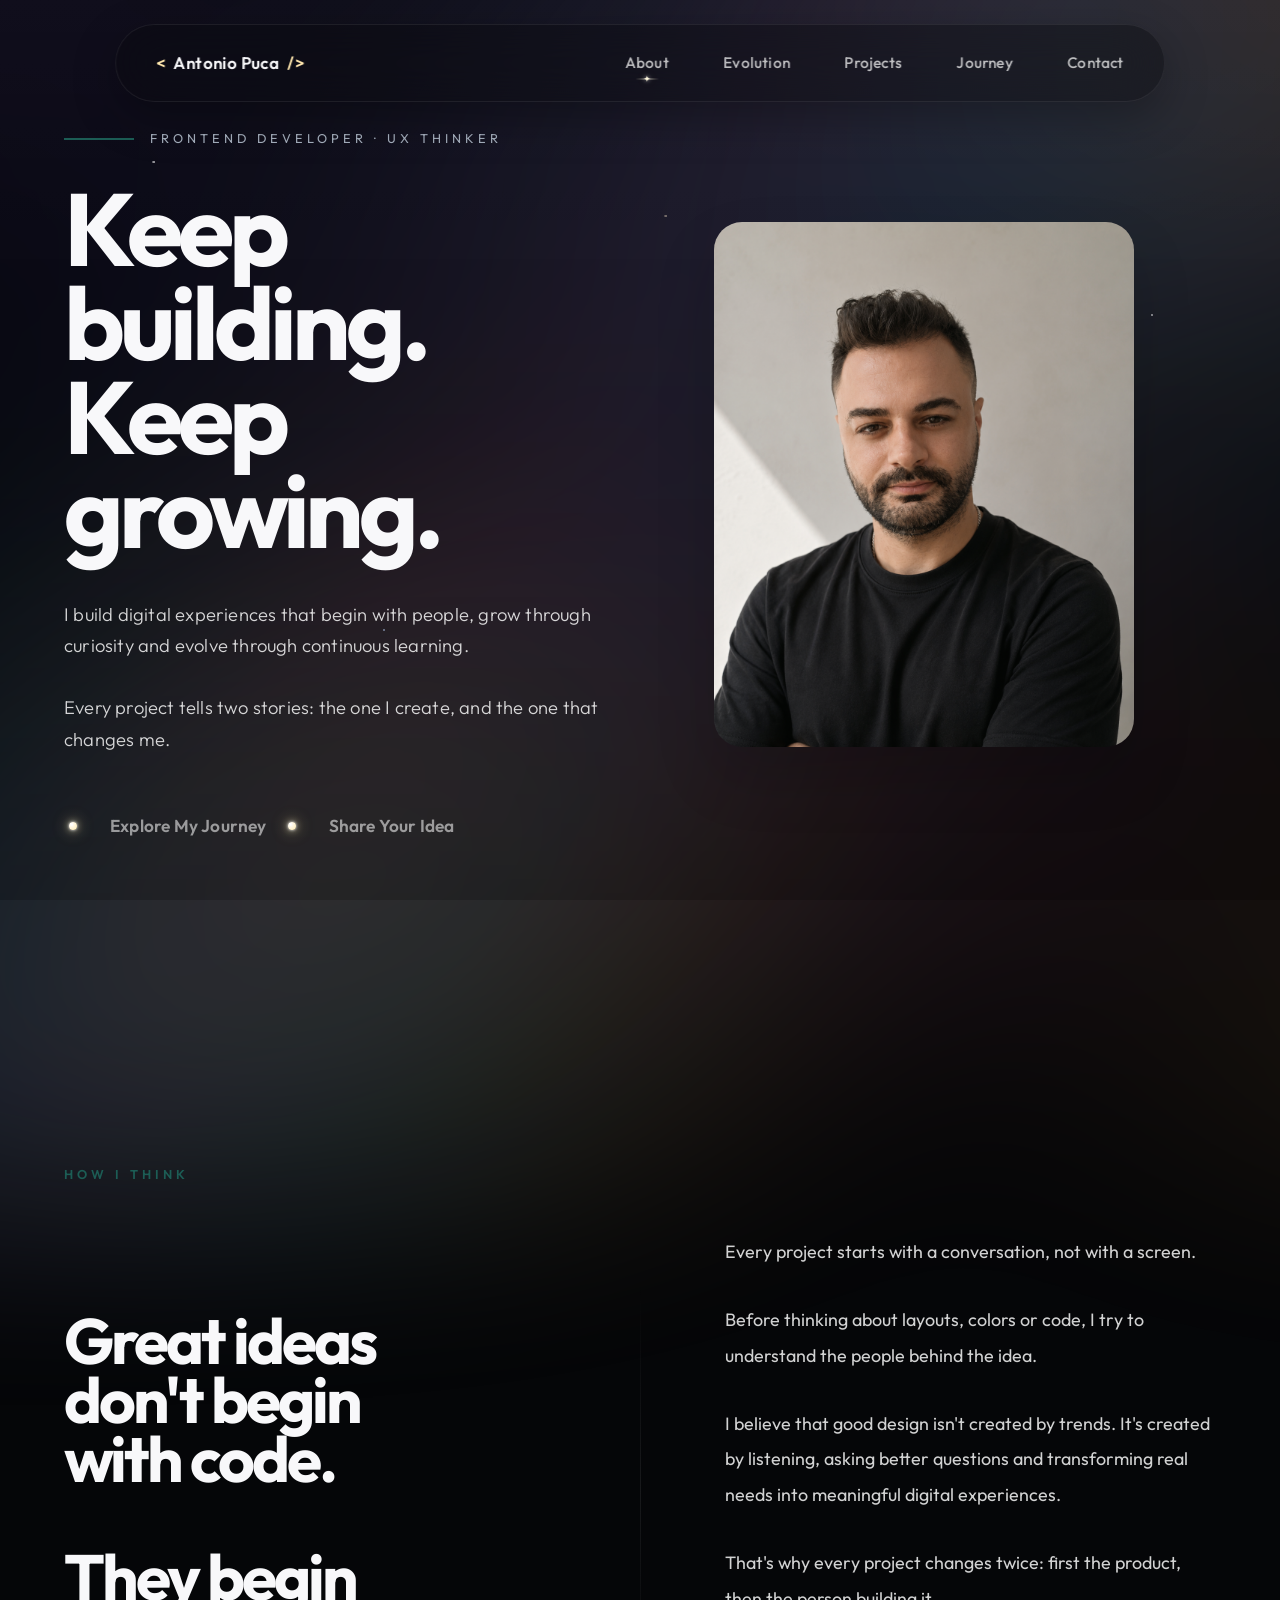
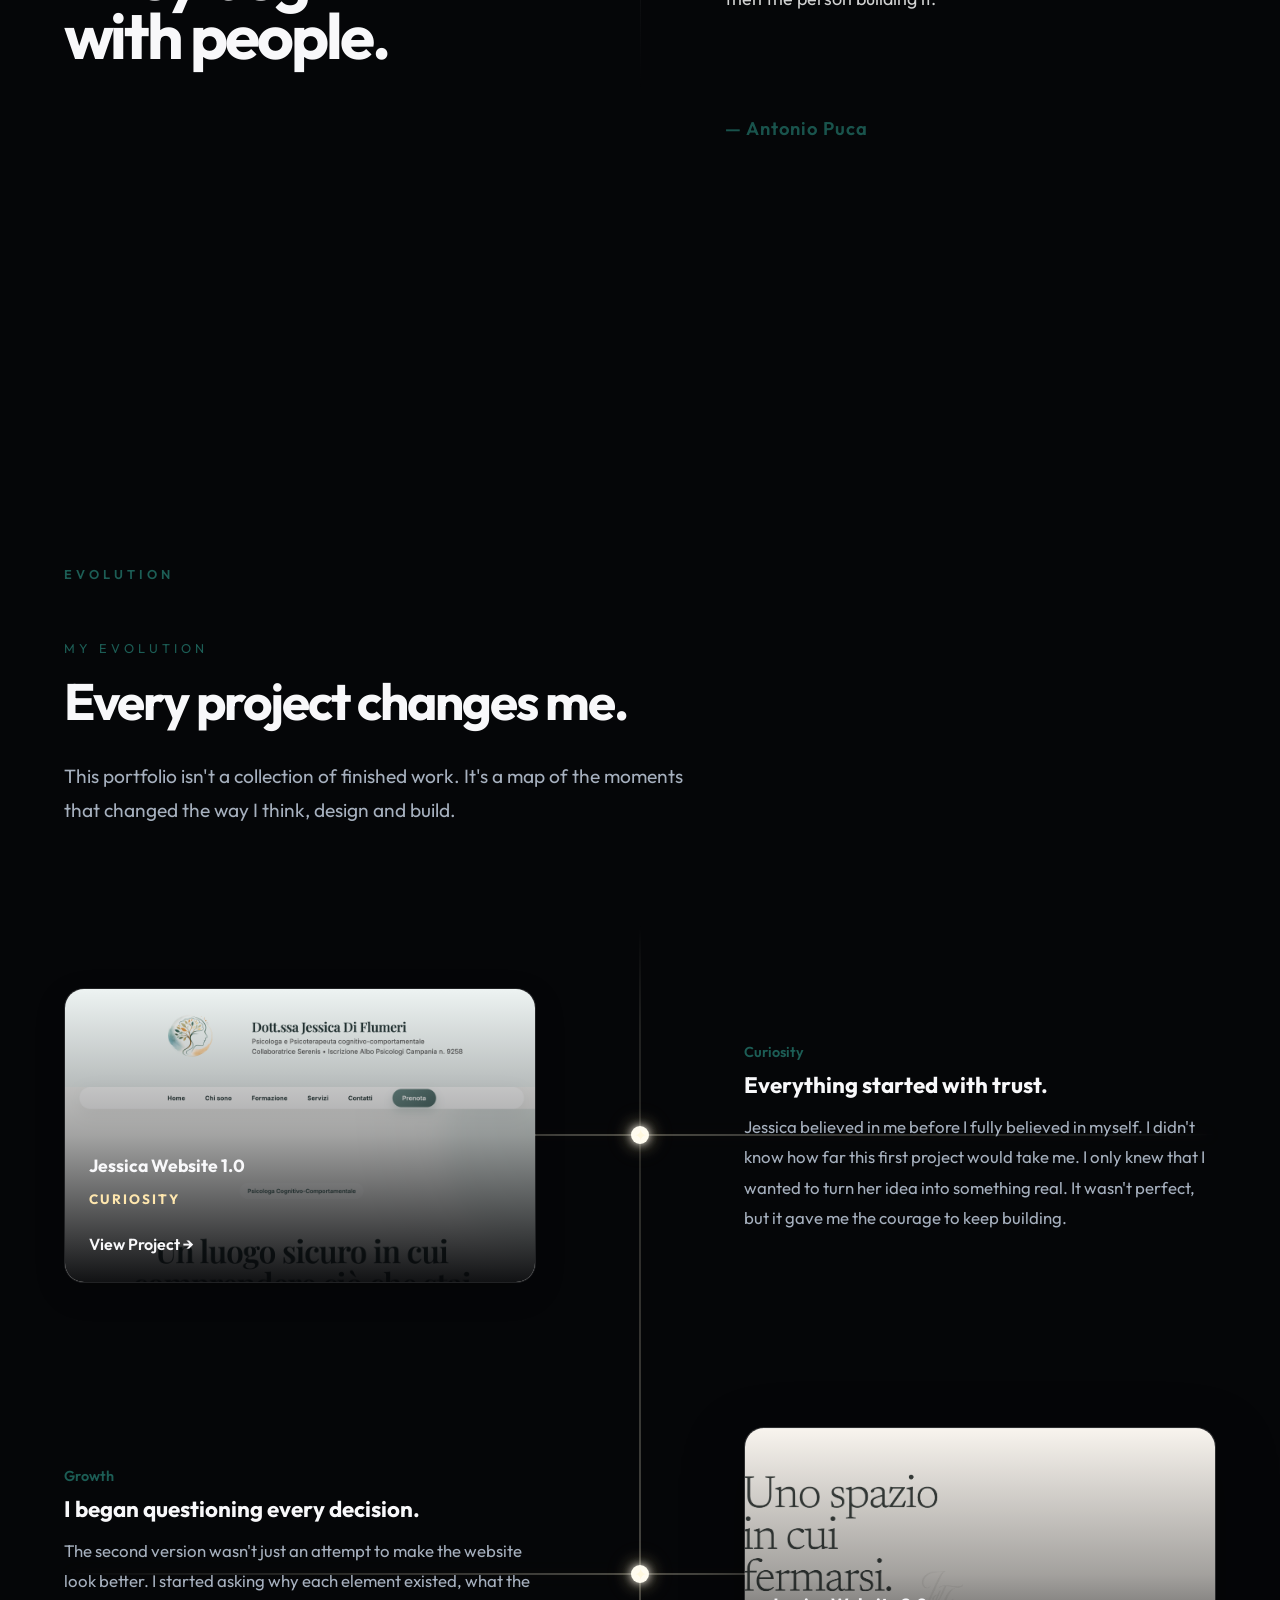
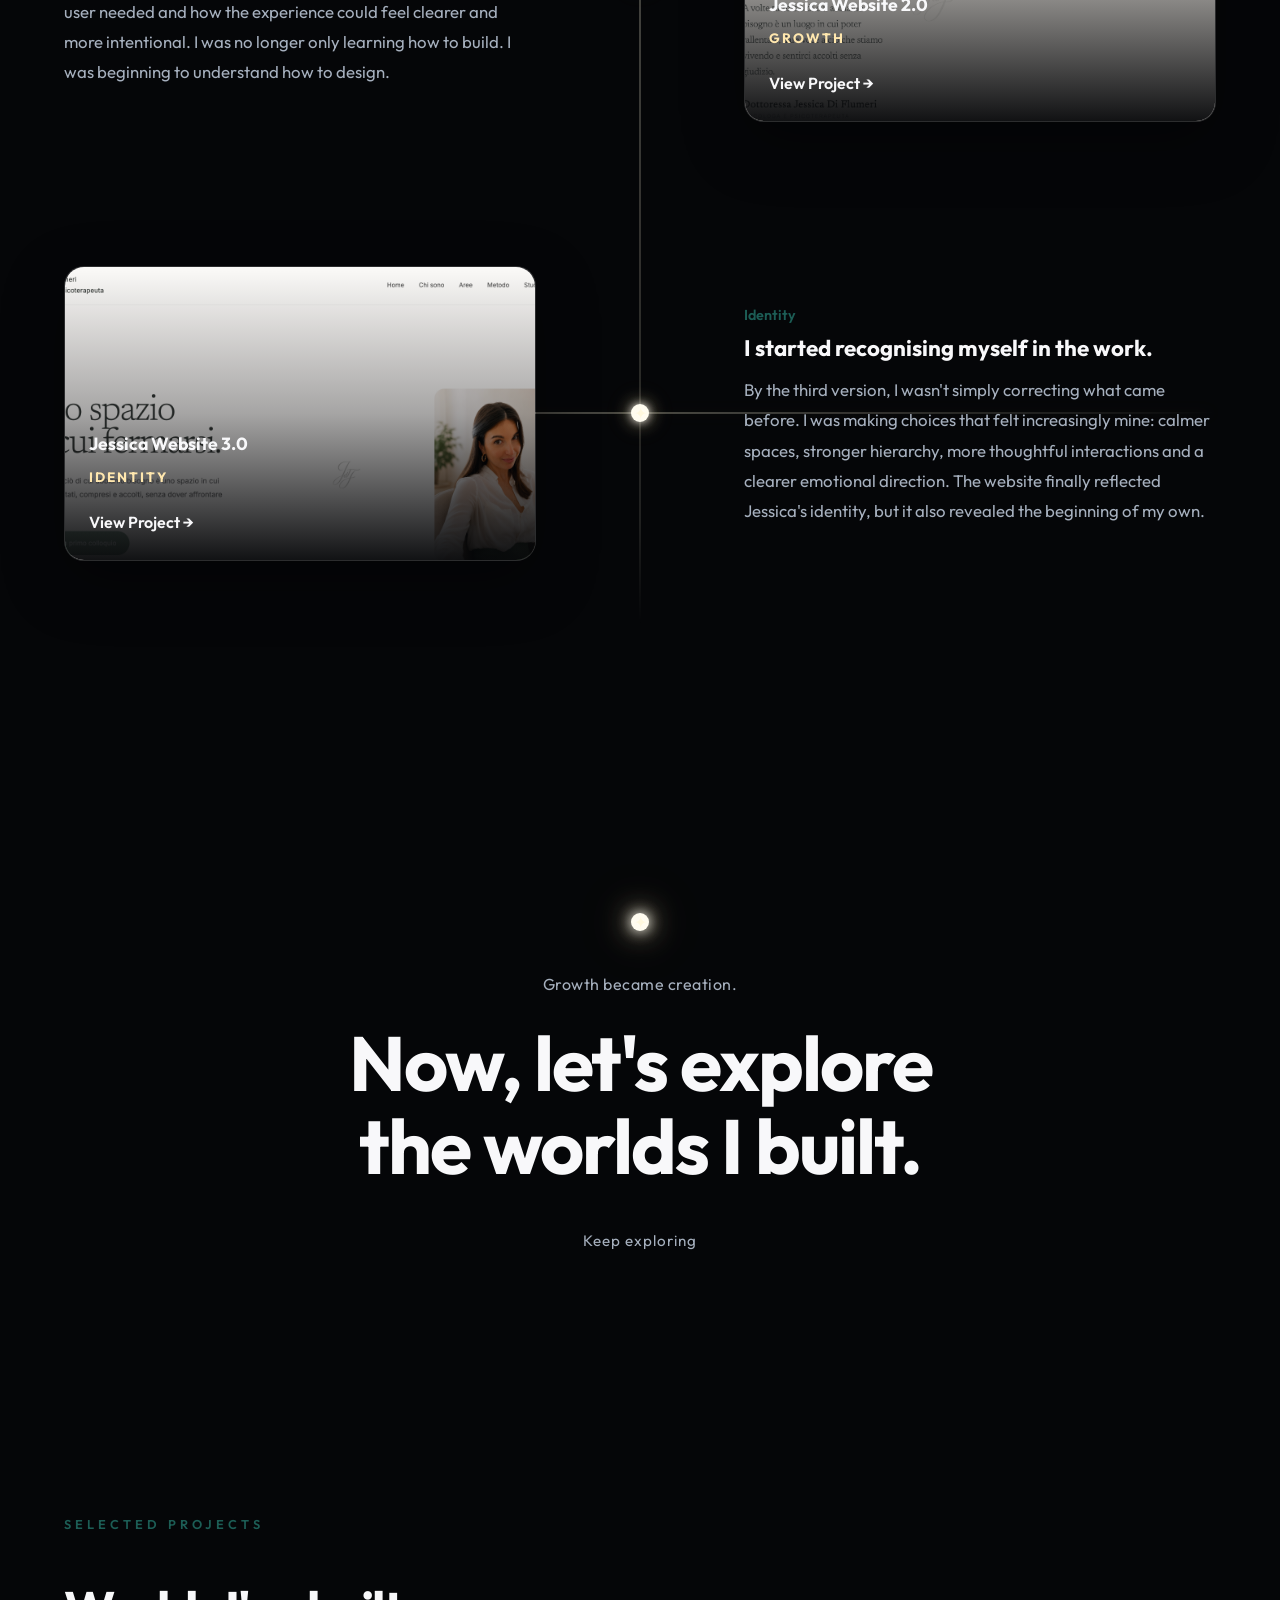
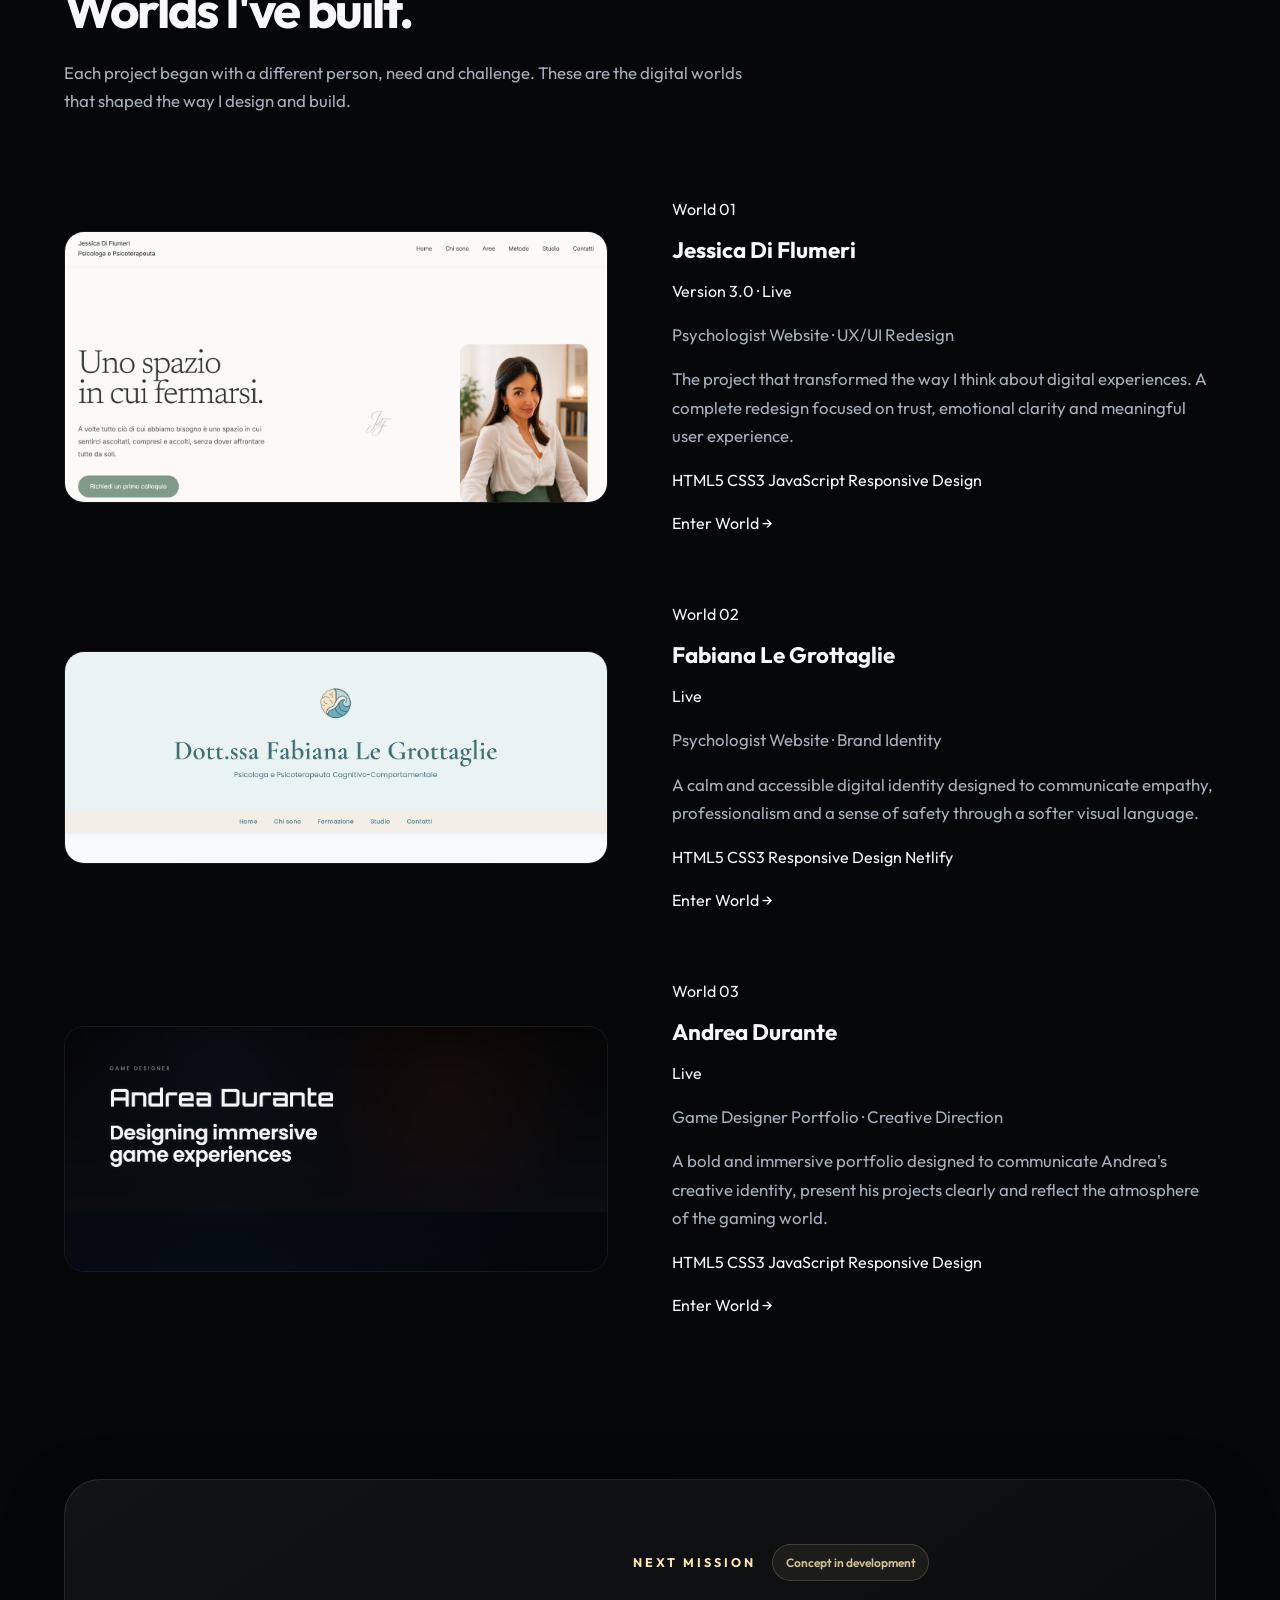
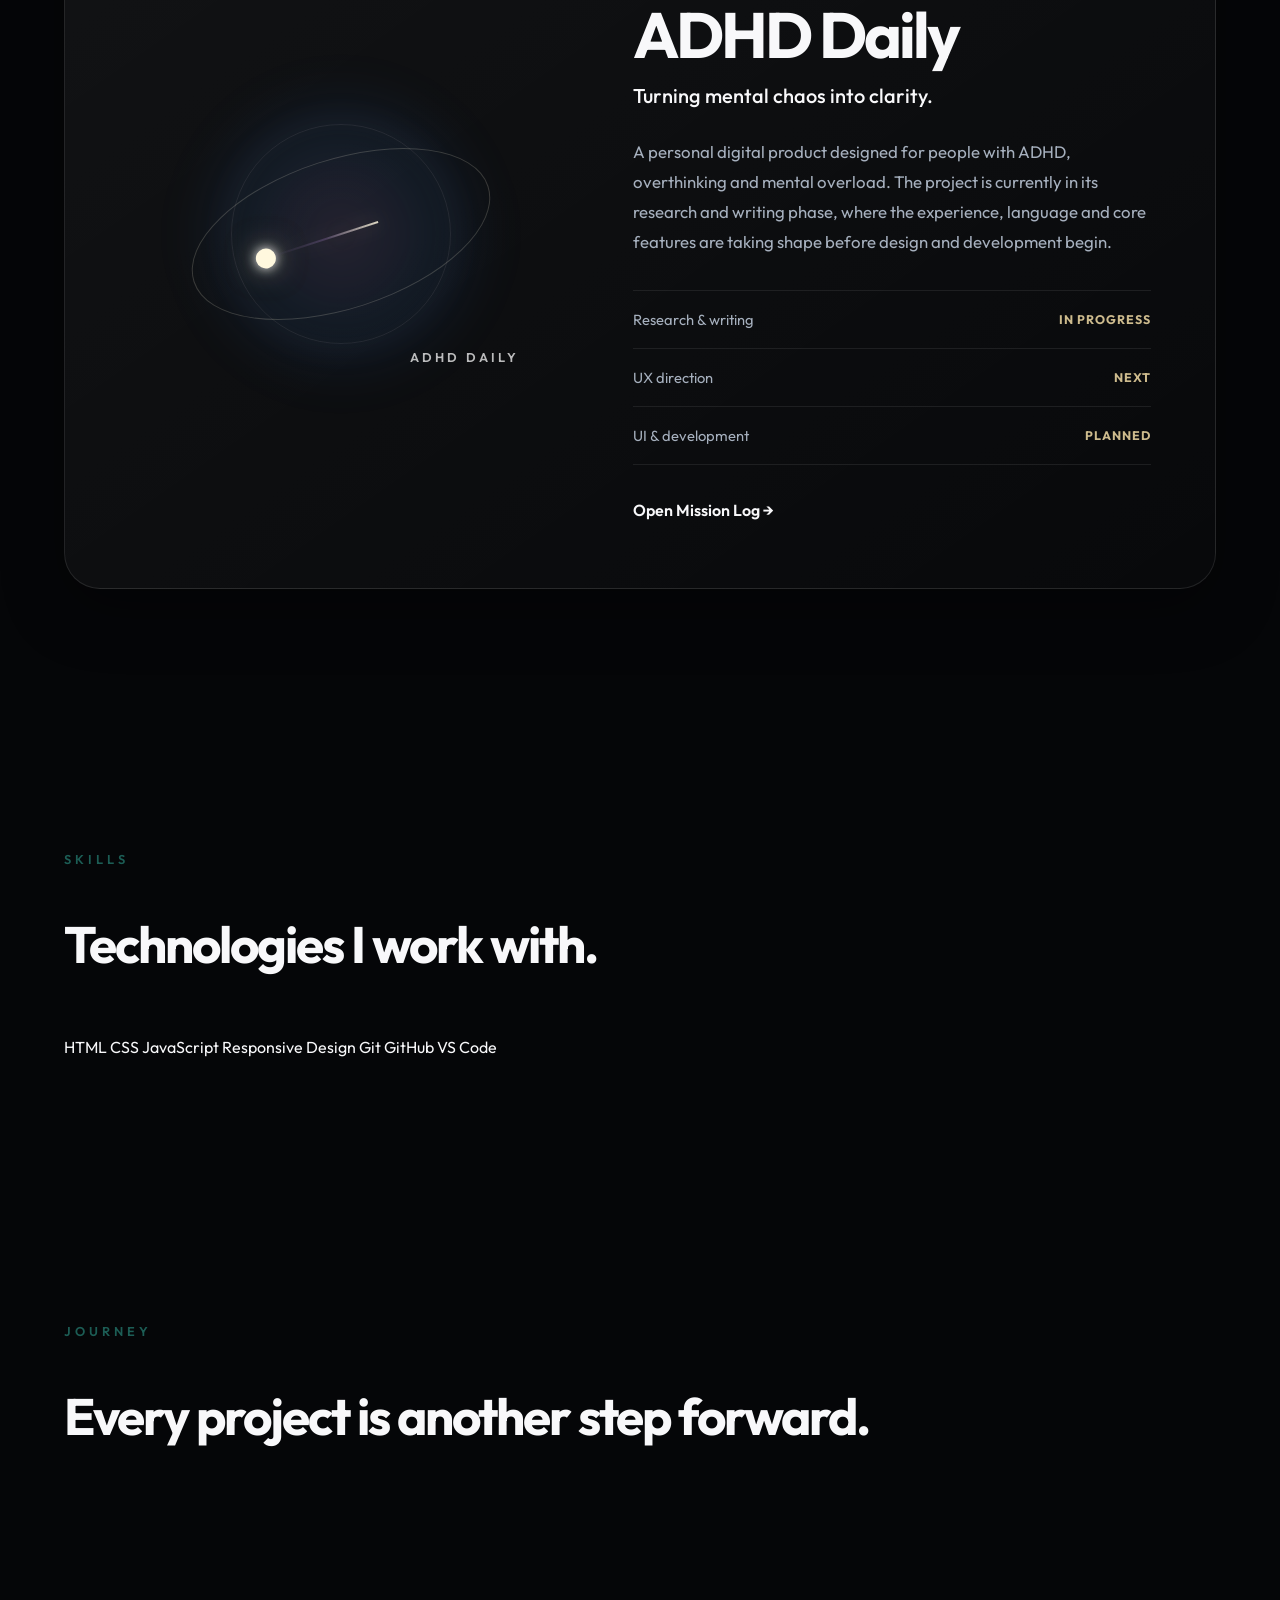
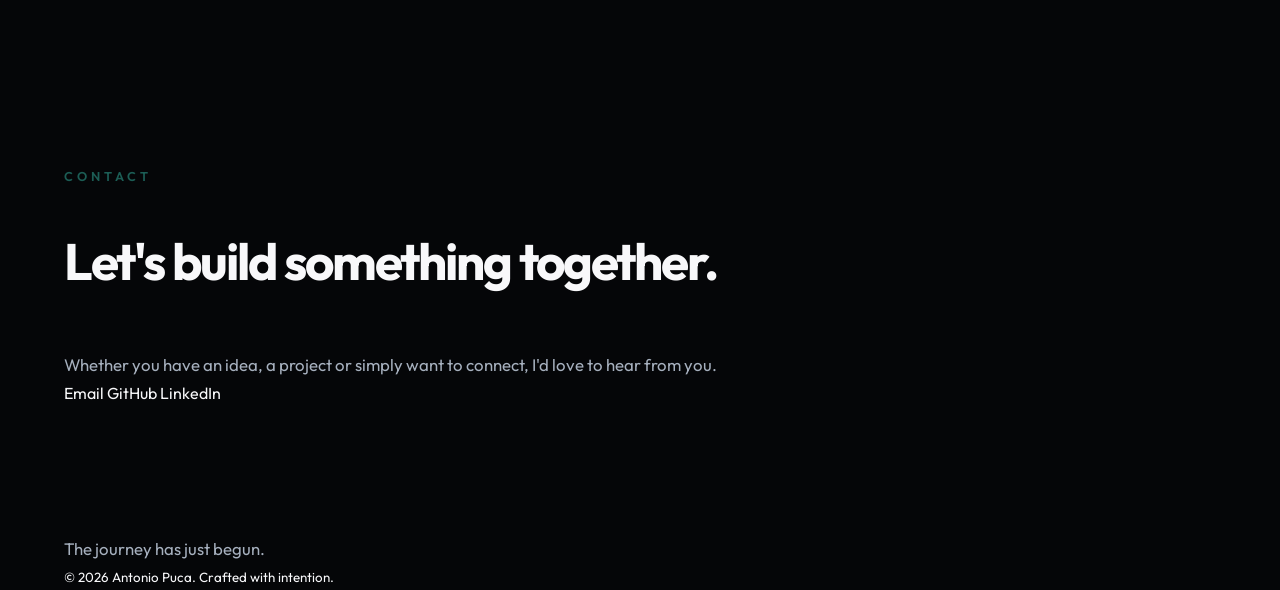
==== commit 36c550be: "Build Worlds section and ADHD Daily mission log" ====
--- a/index.html
+++ b/index.html
@@ -217,7 +217,7 @@
      EVOLUTION
 =================================================== -->
 
-     <section class="evolution" id="evolution">
+      <section class="evolution" id="evolution">
         <div class="container">
           <span class="section-label">EVOLUTION</span>
 
@@ -227,8 +227,8 @@
             <h2 class="evolution__title">Every project changes me.</h2>
 
             <p class="evolution__lead">
-              This portfolio isn't a collection of finished work. It's the story
-              of how every project changed the way I think, design and build.
+              This portfolio isn't a collection of finished work. It's a map of
+              the moments that changed the way I think, design and build.
             </p>
           </div>
 
@@ -252,7 +252,7 @@
                         Jessica Website 1.0
                       </span>
 
-                      <span class="timeline__project-phase"> Curiosity </span>
+                      <span class="timeline__project-phase">Curiosity</span>
 
                       <a
                         href="https://dottoressa-jessicadiflumeri.netlify.app/"
@@ -275,14 +275,15 @@
                 <!-- RIGHT -->
 
                 <div class="timeline__right">
-                  <span class="timeline__phase"> Curiosity </span>
-
-                  <h3>Everything started here.</h3>
+                  <span class="timeline__phase">Curiosity</span>
+
+                  <h3>Everything started with trust.</h3>
 
                   <p>
-                    Jessica trusted me before I truly trusted myself. This
-                    project wasn't perfect, but it was the moment I understood
-                    that I wanted to build digital experiences for people.
+                    Jessica believed in me before I fully believed in myself. I
+                    didn't know how far this first project would take me. I only
+                    knew that I wanted to turn her idea into something real. It
+                    wasn't perfect, but it gave me the courage to keep building.
                   </p>
                 </div>
               </article>
@@ -292,14 +293,15 @@
                 <div class="timeline__left">
                   <span class="timeline__phase">Growth</span>
 
-                  <h3>Learning to redesign, not just rebuild.</h3>
+                  <h3>I began questioning every decision.</h3>
 
                   <p>
-                    After completing my first website, I started questioning
-                    every design decision. This version became an opportunity to
-                    rethink the entire user experience, simplify the interface
-                    and create something more intentional, accessible and
-                    emotionally engaging.
+                    The second version wasn't just an attempt to make the
+                    website look better. I started asking why each element
+                    existed, what the user needed and how the experience could
+                    feel clearer and more intentional. I was no longer only
+                    learning how to build. I was beginning to understand how to
+                    design.
                   </p>
                 </div>
 
@@ -324,7 +326,7 @@
                         Jessica Website 2.0
                       </span>
 
-                      <span class="timeline__project-phase"> Growth </span>
+                      <span class="timeline__project-phase">Growth</span>
 
                       <a
                         href="https://dottoressajessica-diflumeri.netlify.app/"
@@ -354,7 +356,7 @@
                         Jessica Website 3.0
                       </span>
 
-                      <span class="timeline__project-phase"> Identity </span>
+                      <span class="timeline__project-phase">Identity</span>
 
                       <a
                         href="https://jessica-diflumeri.netlify.app/"
@@ -377,17 +379,17 @@
                 <!-- RIGHT -->
 
                 <div class="timeline__right">
-                  <span class="timeline__phase"> Identity </span>
-
-                  <h3>Finding my own design language.</h3>
+                  <span class="timeline__phase">Identity</span>
+
+                  <h3>I started recognising myself in the work.</h3>
 
                   <p>
-                    This wasn't just another redesign. It was the first project
-                    where every decision reflected my own way of thinking about
-                    design: cleaner layouts, stronger typography, better visual
-                    hierarchy and a calmer user experience. For the first time,
-                    the website didn't just work — it felt like something that
-                    truly represented me.
+                    By the third version, I wasn't simply correcting what came
+                    before. I was making choices that felt increasingly mine:
+                    calmer spaces, stronger hierarchy, more thoughtful
+                    interactions and a clearer emotional direction. The website
+                    finally reflected Jessica's identity, but it also revealed
+                    the beginning of my own.
                   </p>
                 </div>
               </article>
@@ -395,20 +397,247 @@
           </div>
         </div>
       </section>
-      <!-- ===========================
-        IDEAS BROUGHT TO LIFE
-=========================== -->
+      <!-- ==================================================
+     GATEWAY
+=================================================== -->
+
+      <section class="gateway">
+        <div class="container">
+          <span class="timeline__star"></span>
+
+          <p class="gateway__lead">Growth became creation.</p>
+
+          <h2 class="gateway__title">
+            Now, let's explore
+            <br />
+            the worlds I built.
+          </h2>
+
+          <span class="gateway__scroll"> Keep exploring </span>
+        </div>
+      </section>
+      <!-- ==================================================
+     WORLDS
+=================================================== -->
 
       <section id="projects" class="projects">
         <div class="container">
+          <!-- Intro -->
+
           <div class="section-heading">
-            <span class="section-label"> Selected Projects </span>
-
-            <h2>Projects I've built.</h2>
-          </div>
-
-          <div class="projects__grid">
-            <!-- Cards -->
+            <span class="section-label">SELECTED PROJECTS</span>
+
+            <h2>Worlds I've built.</h2>
+
+            <p class="projects__lead">
+              Each project began with a different person, need and challenge.
+              These are the digital worlds that shaped the way I design and
+              build.
+            </p>
+          </div>
+
+          <!-- Completed worlds -->
+
+          <div class="projects__worlds">
+            <article class="world-card">
+              <div class="world-card__media">
+                <img
+                  src="./images/jessica-v3.png"
+                  alt="Homepage del sito di Jessica Di Flumeri"
+                  class="world-card__image"
+                />
+              </div>
+
+              <div class="world-card__content">
+                <span class="world-card__number">World 01</span>
+
+                <h3 class="world-card__title">Jessica Di Flumeri</h3>
+
+                <span class="world-card__version">Version 3.0 · Live</span>
+
+                <p class="world-card__category">
+                  Psychologist Website · UX/UI Redesign
+                </p>
+
+                <p class="world-card__description">
+                  The project that transformed the way I think about digital
+                  experiences. A complete redesign focused on trust, emotional
+                  clarity and meaningful user experience.
+                </p>
+
+                <div class="world-card__tech">
+                  <span>HTML5</span>
+                  <span>CSS3</span>
+                  <span>JavaScript</span>
+                  <span>Responsive Design</span>
+                </div>
+
+                <div class="world-card__actions">
+                  <a
+                    href="https://jessica-diflumeri.netlify.app/"
+                    target="_blank"
+                    rel="noopener noreferrer"
+                    class="world-card__button"
+                  >
+                    Enter World →
+                  </a>
+                </div>
+              </div>
+            </article>
+
+            <article class="world-card">
+              <div class="world-card__media">
+                <img
+                  src="./images/fabiana.png"
+                  alt="Homepage del sito della Dott.ssa Fabiana Le Grottaglie"
+                  class="world-card__image"
+                />
+              </div>
+
+              <div class="world-card__content">
+                <span class="world-card__number">World 02</span>
+
+                <h3 class="world-card__title">Fabiana Le Grottaglie</h3>
+
+                <span class="world-card__version">Live</span>
+
+                <p class="world-card__category">
+                  Psychologist Website · Brand Identity
+                </p>
+
+                <p class="world-card__description">
+                  A calm and accessible digital identity designed to communicate
+                  empathy, professionalism and a sense of safety through a
+                  softer visual language.
+                </p>
+
+                <div class="world-card__tech">
+                  <span>HTML5</span>
+                  <span>CSS3</span>
+                  <span>Responsive Design</span>
+                  <span>Netlify</span>
+                </div>
+
+                <div class="world-card__actions">
+                  <a
+                    href="https://dottoressa-fabiana-le-grottagile.netlify.app/"
+                    target="_blank"
+                    rel="noopener noreferrer"
+                    class="world-card__button"
+                  >
+                    Enter World →
+                  </a>
+                </div>
+              </div>
+            </article>
+
+            <article class="world-card">
+              <div class="world-card__media">
+                <img
+                  src="./images/andrea.png"
+                  alt="Homepage del portfolio di Andrea Durante"
+                  class="world-card__image"
+                />
+              </div>
+
+              <div class="world-card__content">
+                <span class="world-card__number">World 03</span>
+
+                <h3 class="world-card__title">Andrea Durante</h3>
+
+                <span class="world-card__version">Live</span>
+
+                <p class="world-card__category">
+                  Game Designer Portfolio · Creative Direction
+                </p>
+
+                <p class="world-card__description">
+                  A bold and immersive portfolio designed to communicate
+                  Andrea's creative identity, present his projects clearly and
+                  reflect the atmosphere of the gaming world.
+                </p>
+
+                <div class="world-card__tech">
+                  <span>HTML5</span>
+                  <span>CSS3</span>
+                  <span>JavaScript</span>
+                  <span>Responsive Design</span>
+                </div>
+
+                <div class="world-card__actions">
+                  <a
+                    href="https://andrea-durante.netlify.app/"
+                    target="_blank"
+                    rel="noopener noreferrer"
+                    class="world-card__button"
+                  >
+                    Enter World →
+                  </a>
+                </div>
+              </div>
+            </article>
+          </div>
+
+          <!-- Next mission -->
+
+          <!-- ==================================================
+     NEXT MISSION
+=================================================== -->
+
+          <div class="next-mission">
+            <div class="next-mission__visual" aria-hidden="true">
+              <div class="mission-orbit"></div>
+
+              <div class="mission-spacecraft">
+                <span class="mission-spacecraft__core"></span>
+                <span class="mission-spacecraft__trail"></span>
+              </div>
+
+              <span class="mission-destination">ADHD Daily</span>
+            </div>
+
+            <div class="next-mission__content">
+              <div class="next-mission__meta">
+                <span class="next-mission__eyebrow">NEXT MISSION</span>
+
+                <span class="next-mission__status">Concept in development</span>
+              </div>
+
+              <h3 class="next-mission__title">ADHD Daily</h3>
+
+              <p class="next-mission__lead">
+                Turning mental chaos into clarity.
+              </p>
+
+              <p class="next-mission__description">
+                A personal digital product designed for people with ADHD,
+                overthinking and mental overload. The project is currently in
+                its research and writing phase, where the experience, language
+                and core features are taking shape before design and development
+                begin.
+              </p>
+
+              <div class="next-mission__progress">
+                <div class="next-mission__progress-item">
+                  <span>Research &amp; writing</span>
+                  <span>In progress</span>
+                </div>
+
+                <div class="next-mission__progress-item">
+                  <span>UX direction</span>
+                  <span>Next</span>
+                </div>
+
+                <div class="next-mission__progress-item">
+                  <span>UI &amp; development</span>
+                  <span>Planned</span>
+                </div>
+              </div>
+
+              <a href="./mission-log.html" class="next-mission__link">
+                Open Mission Log →
+              </a>
+            </div>
           </div>
         </div>
       </section>
--- a/css/main.css
+++ b/css/main.css
@@ -13,6 +13,8 @@
 @import url("./base/base.css");
 @import url("./base/typography.css");
 @import url("./base/utilities.css");
+@import url("./base/universe.css");
+
 
 /* ==================================================
    LAYOUT
@@ -36,3 +38,6 @@
 @import url("./sections/hero.css");
 @import url("./sections/about.css");
 @import url("./sections/evolution.css");
+@import "./sections/gateway.css";
+@import url("./sections/projects.css");
+@import url("./sections/mission-log.css");
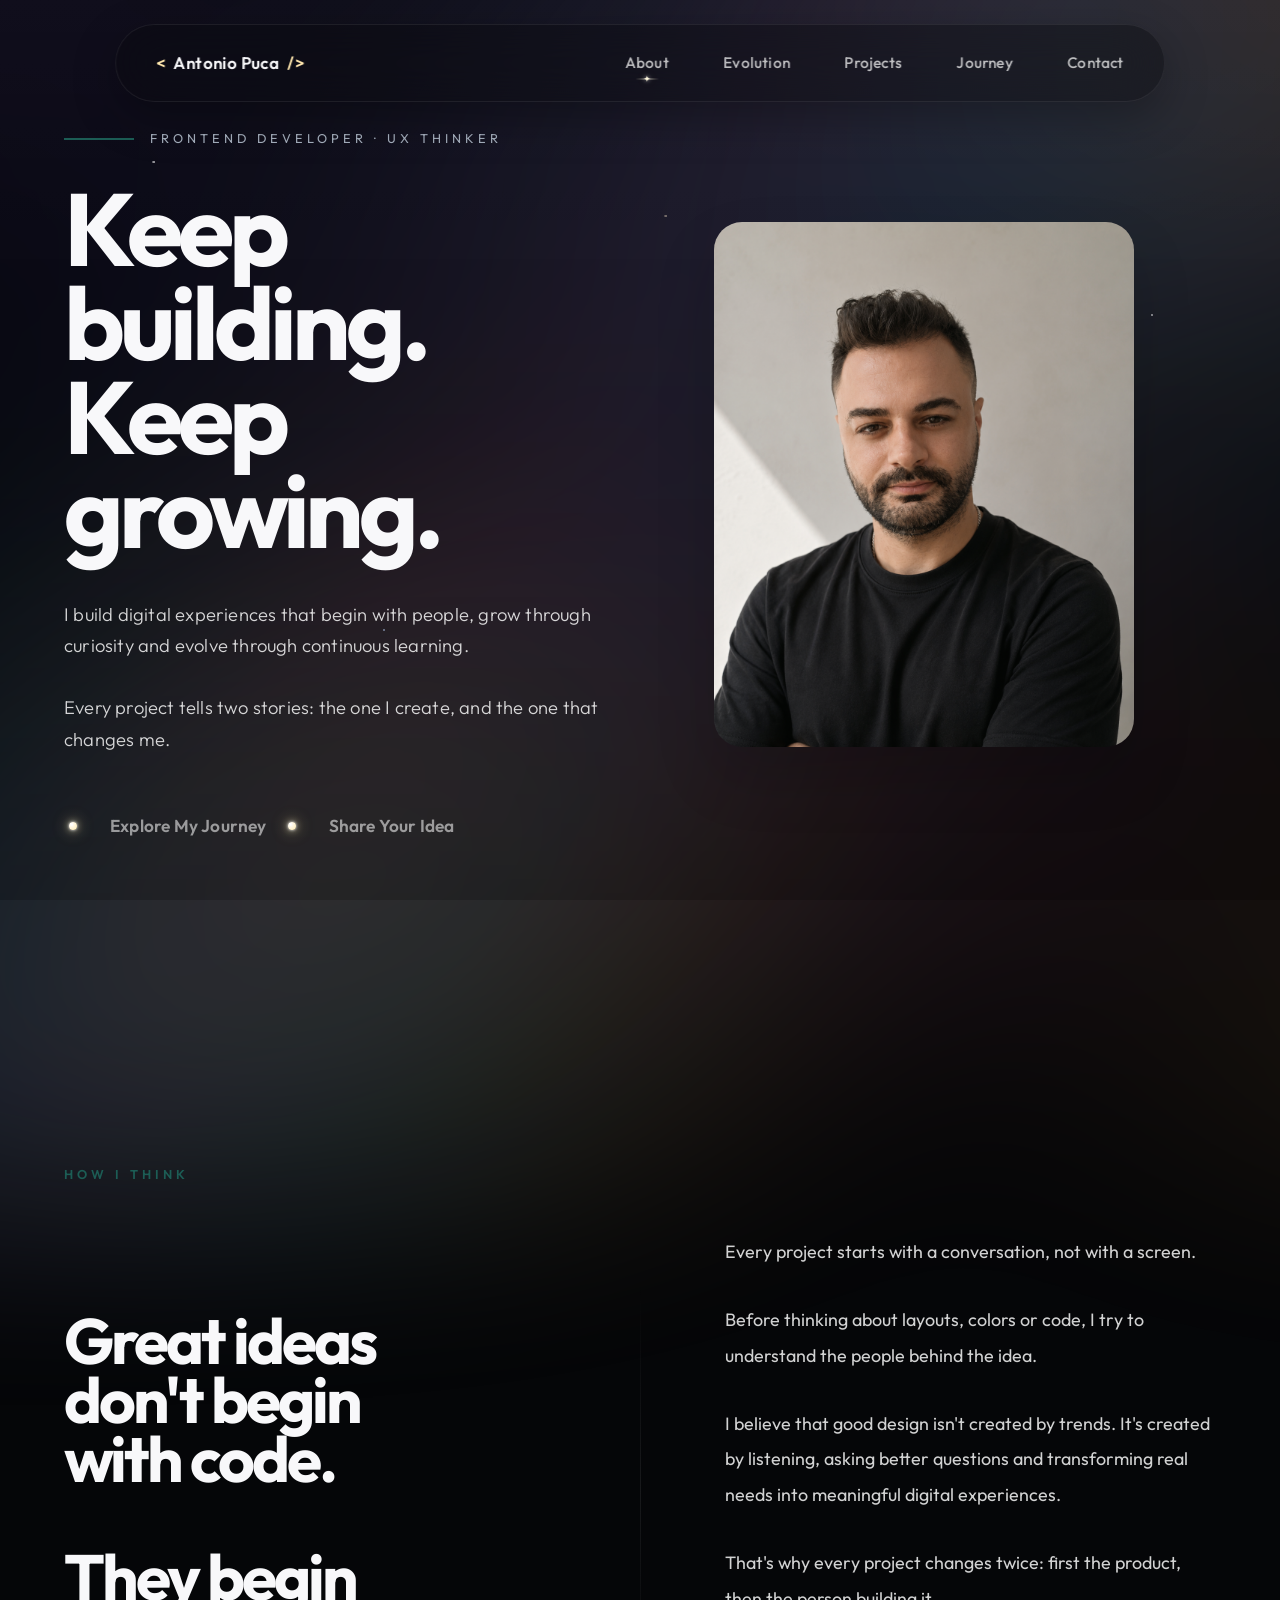
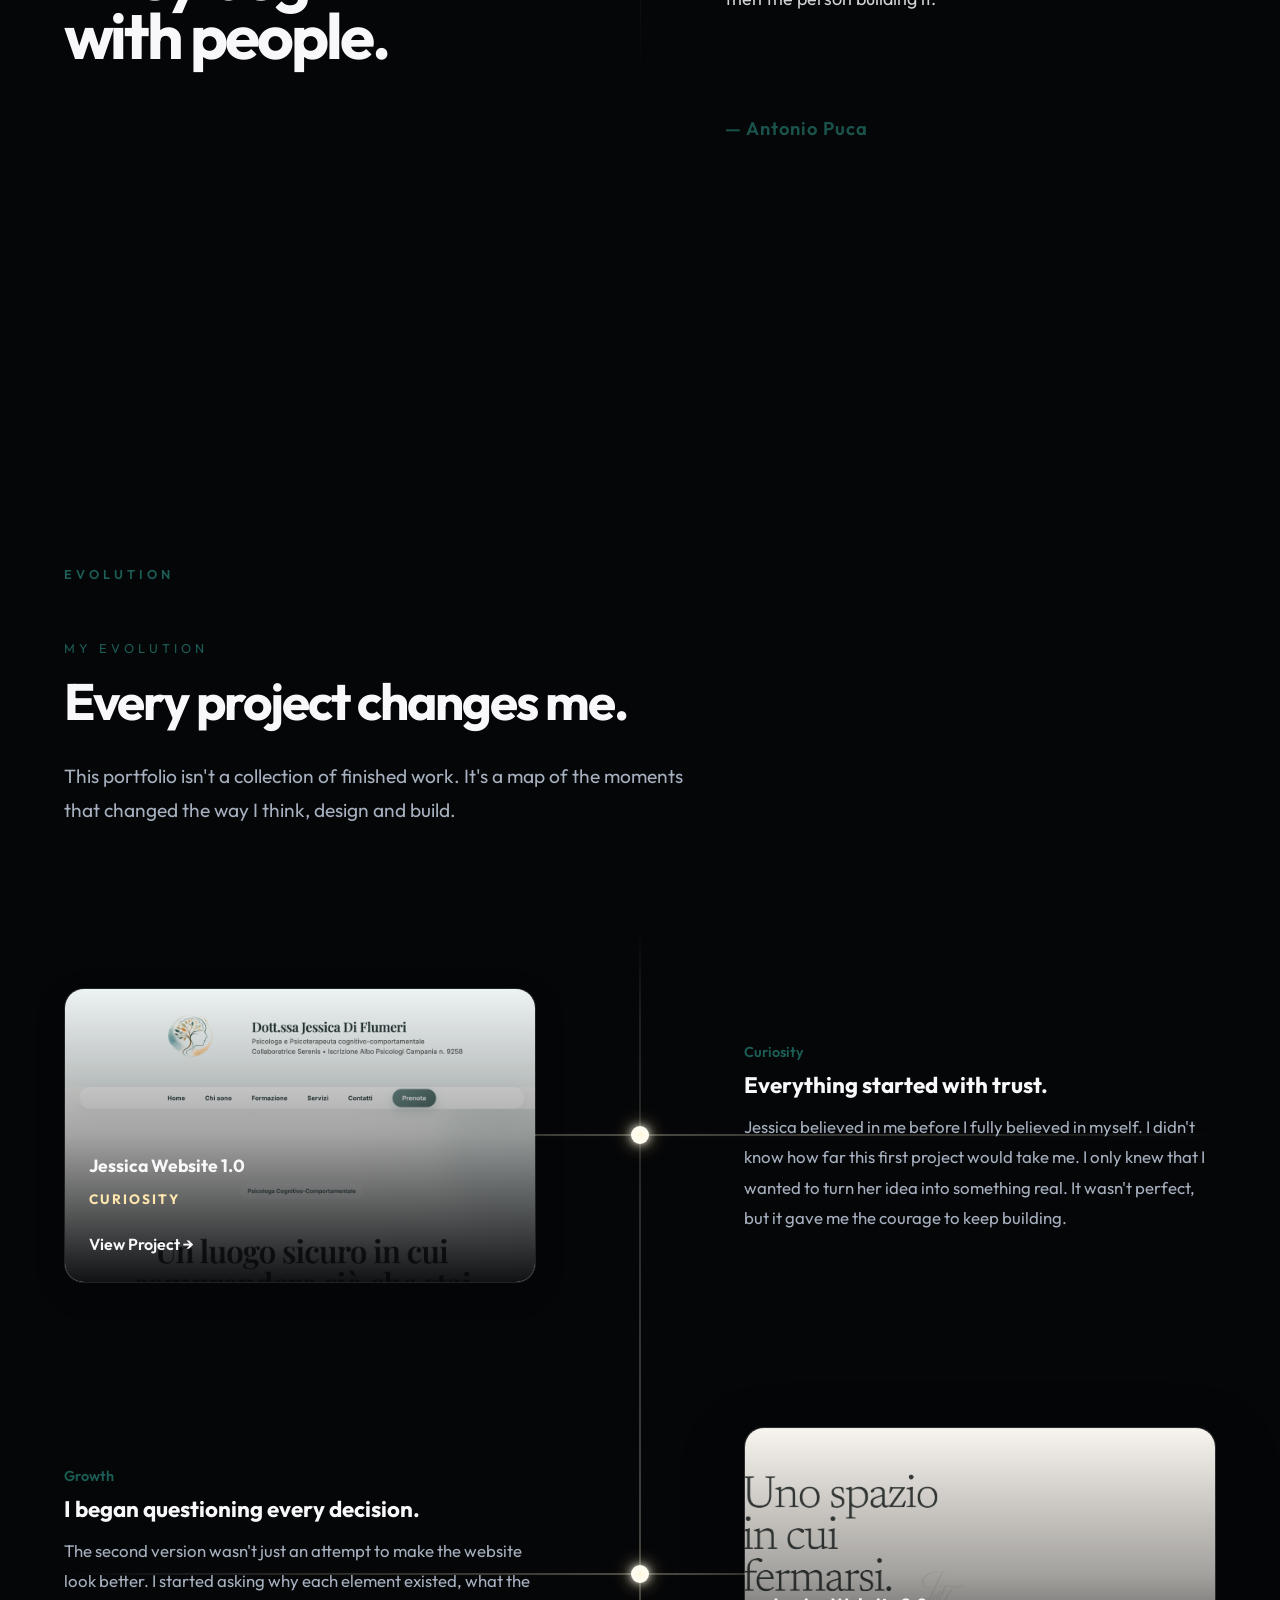
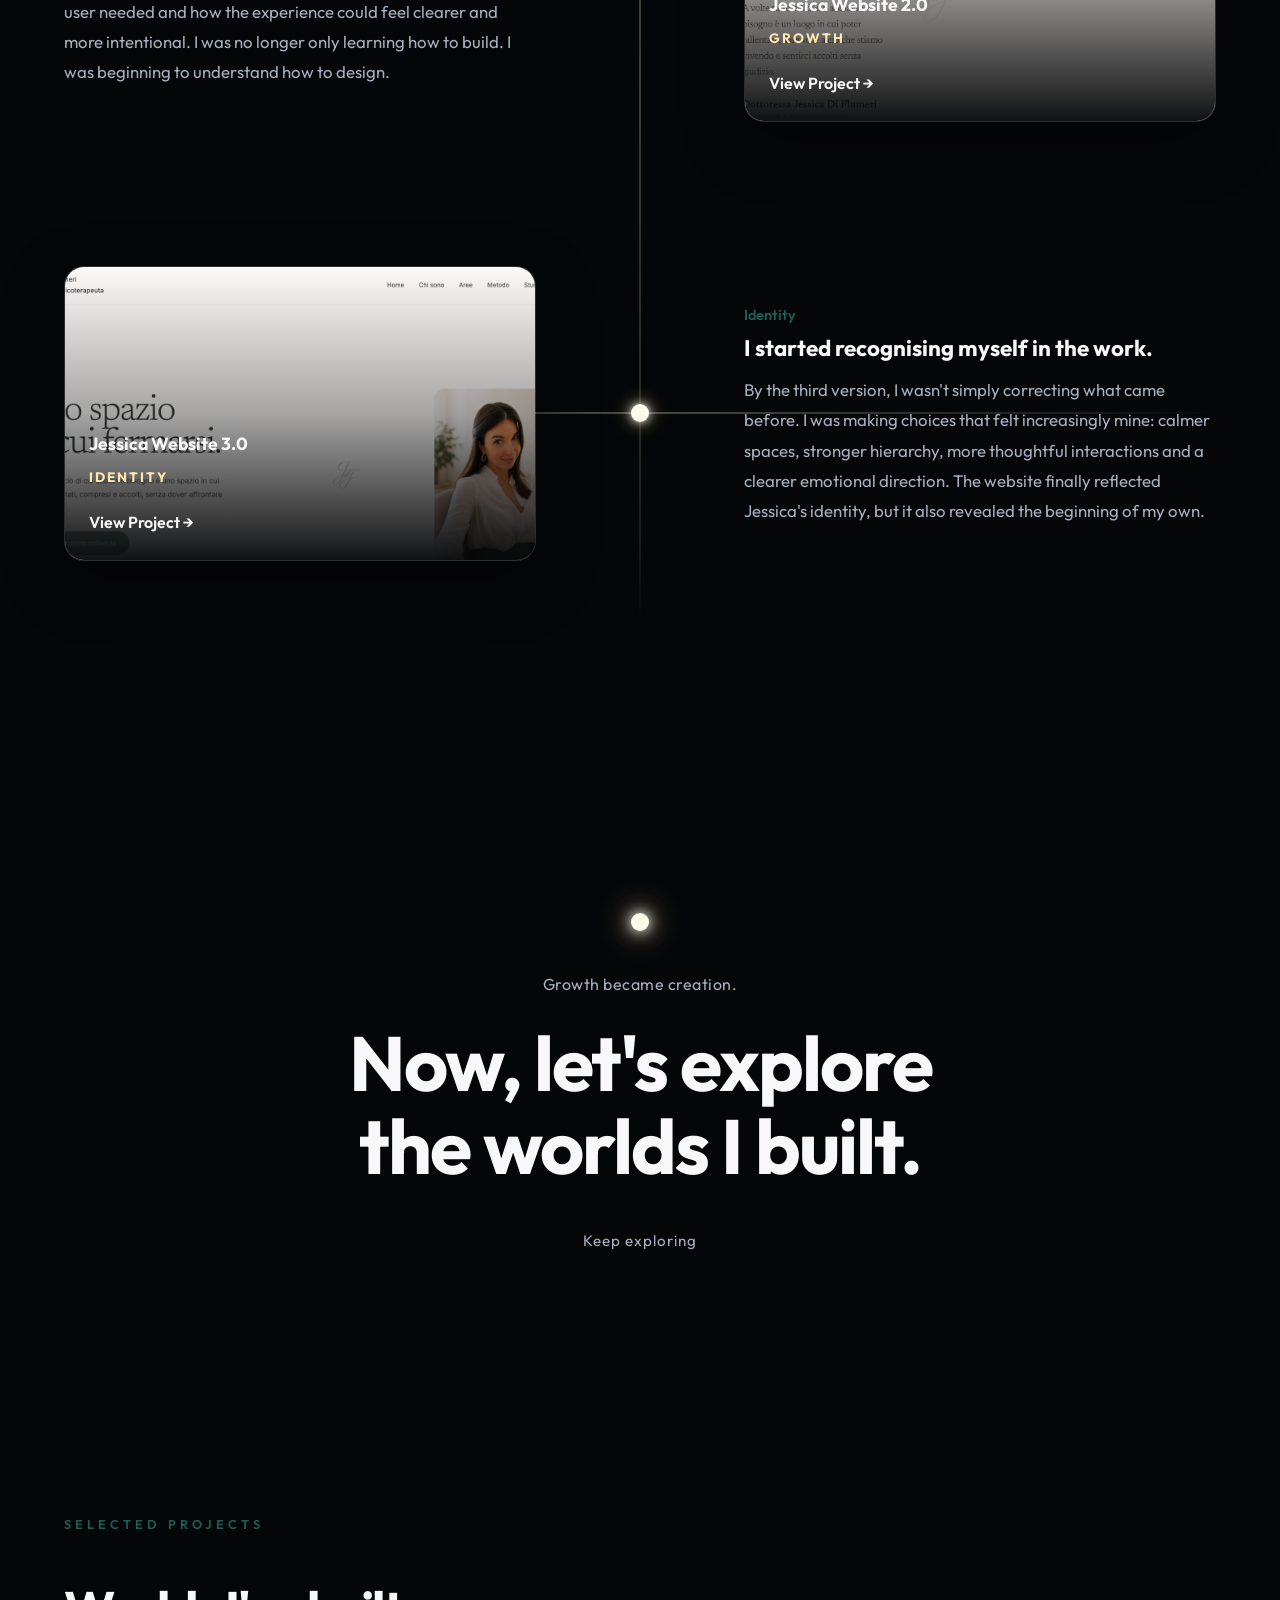
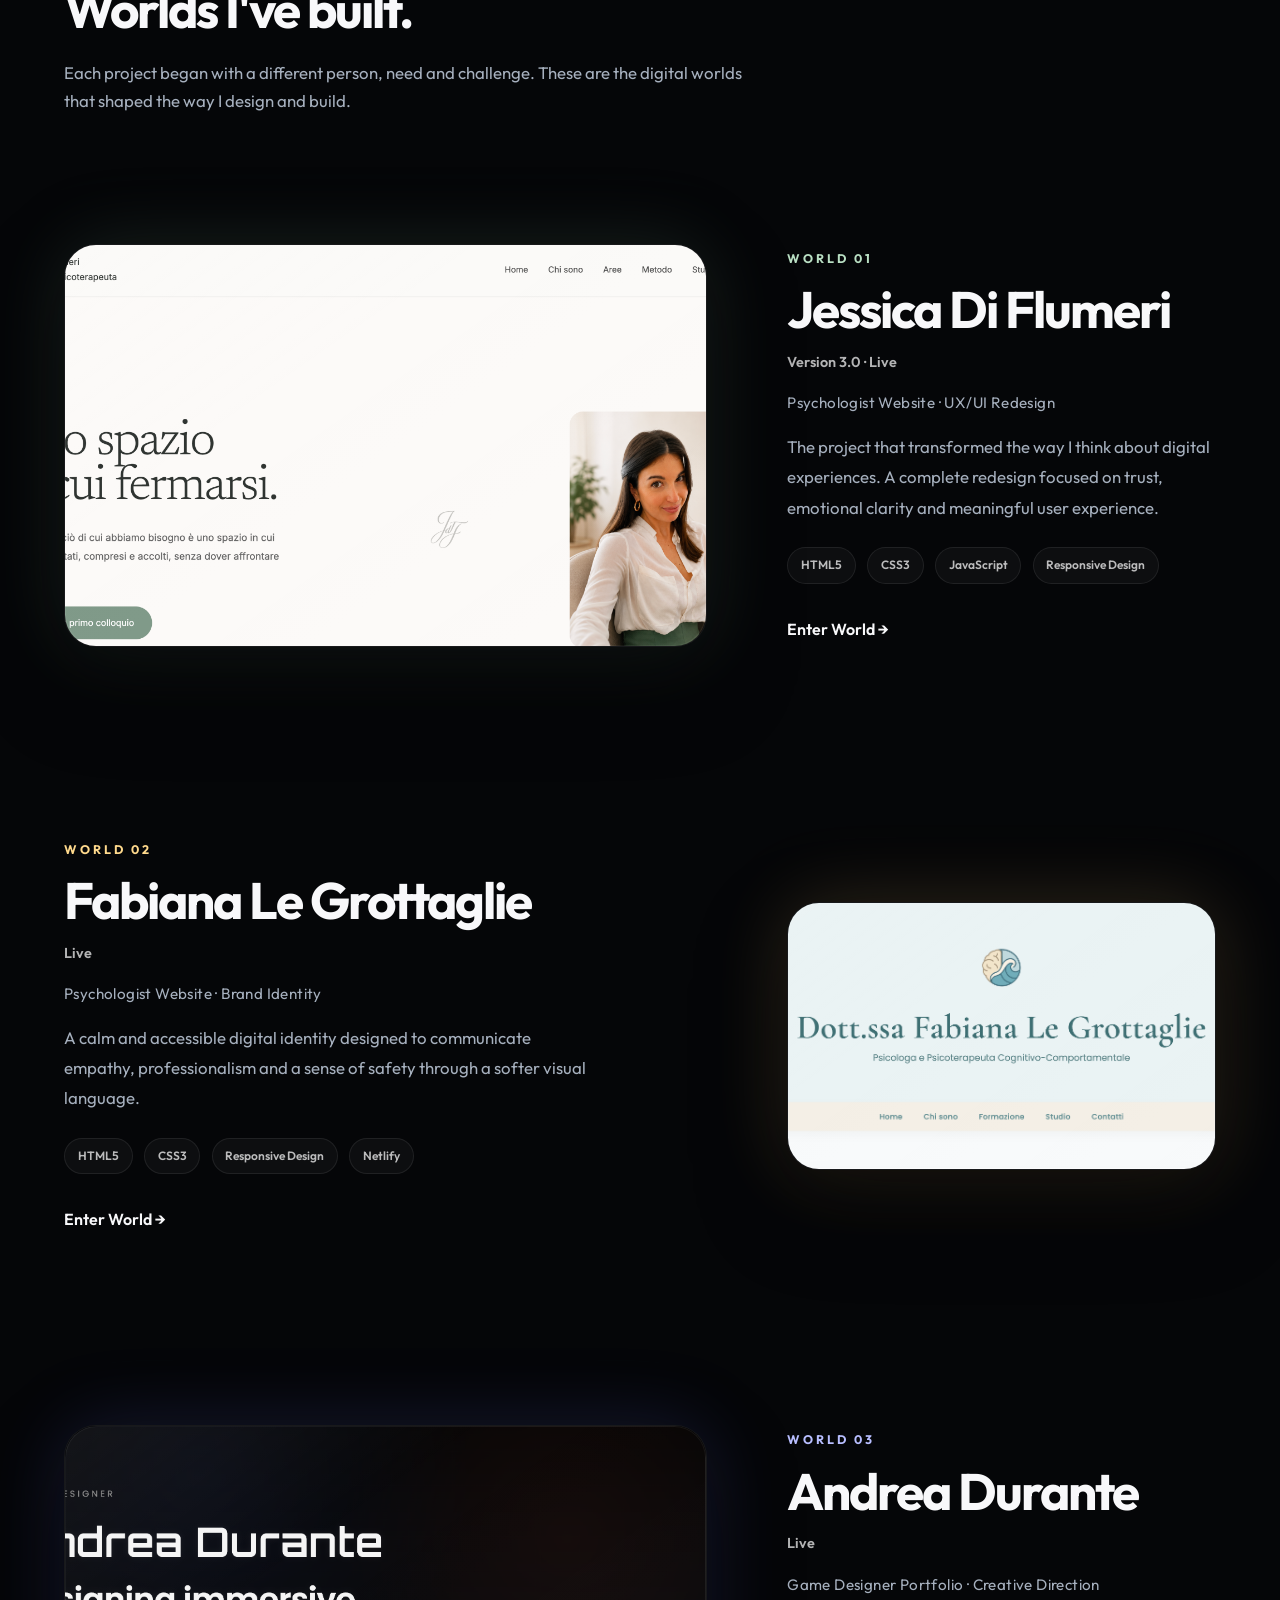
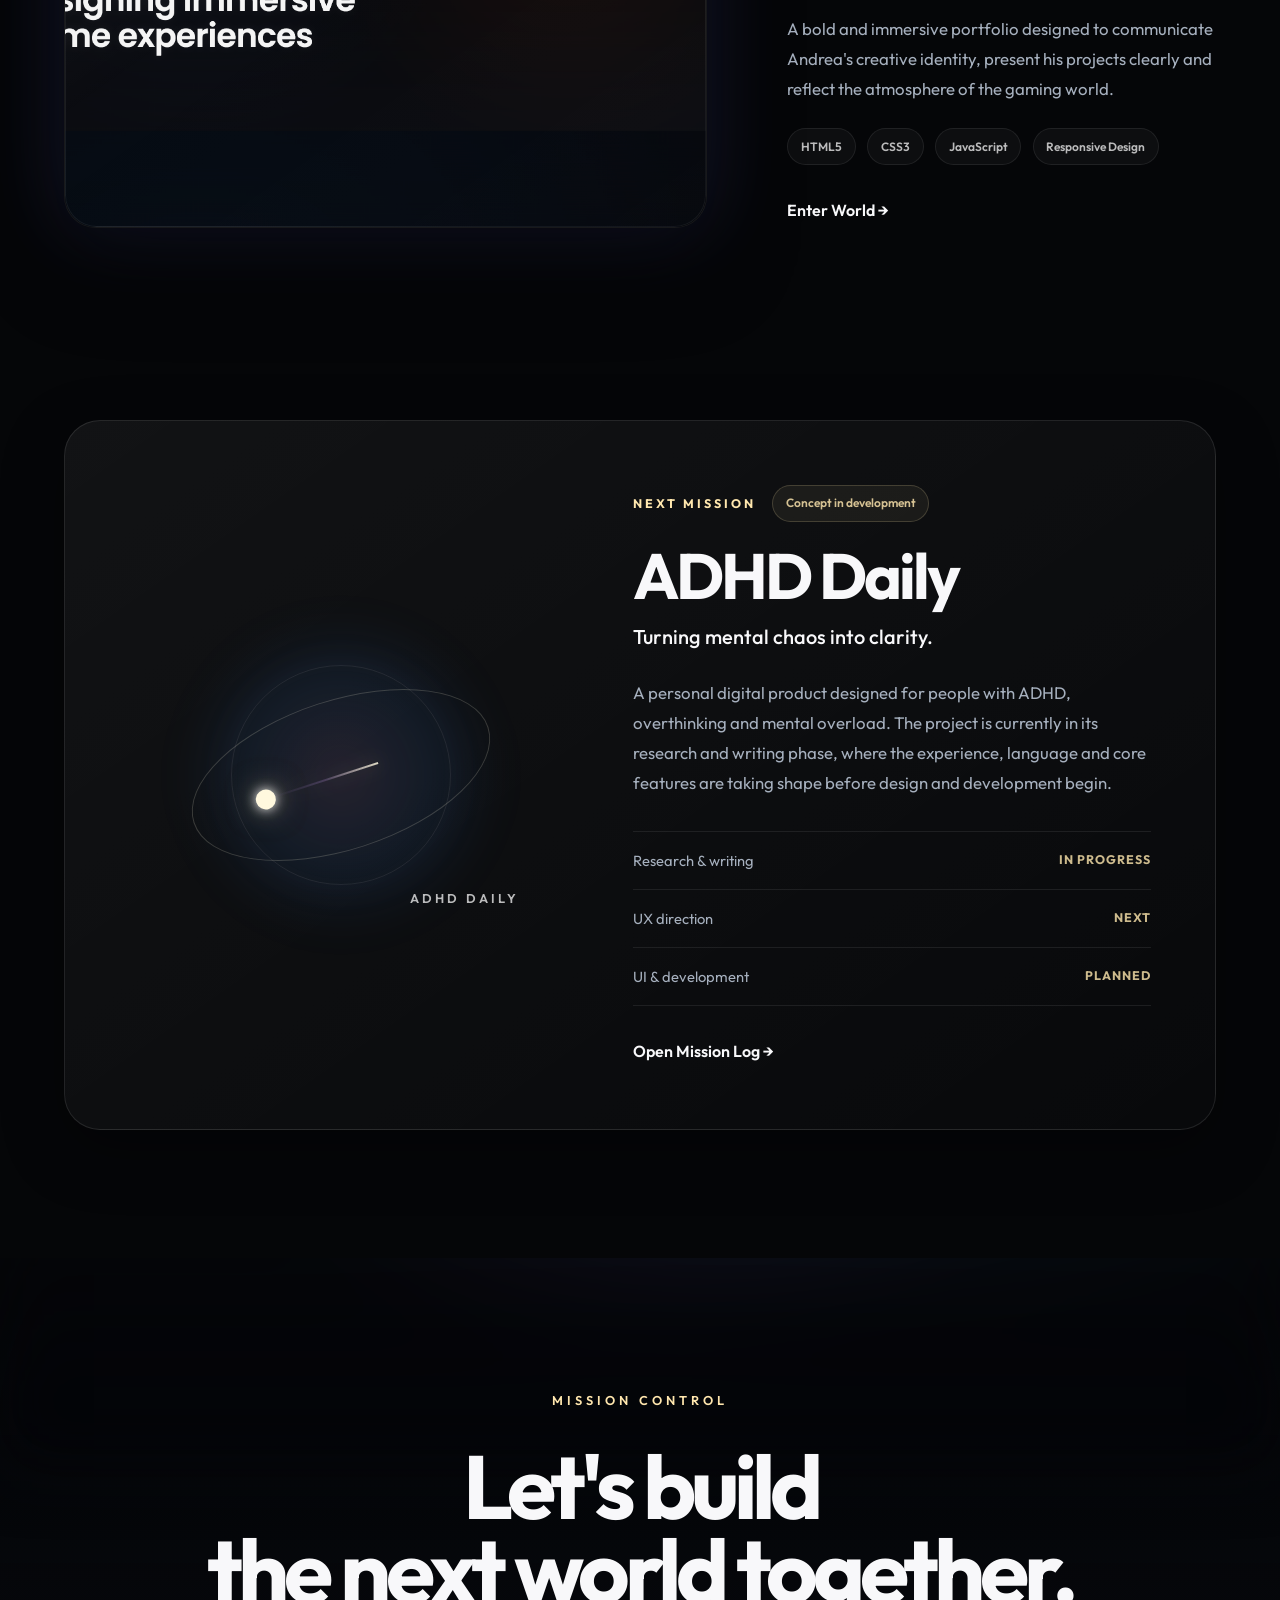
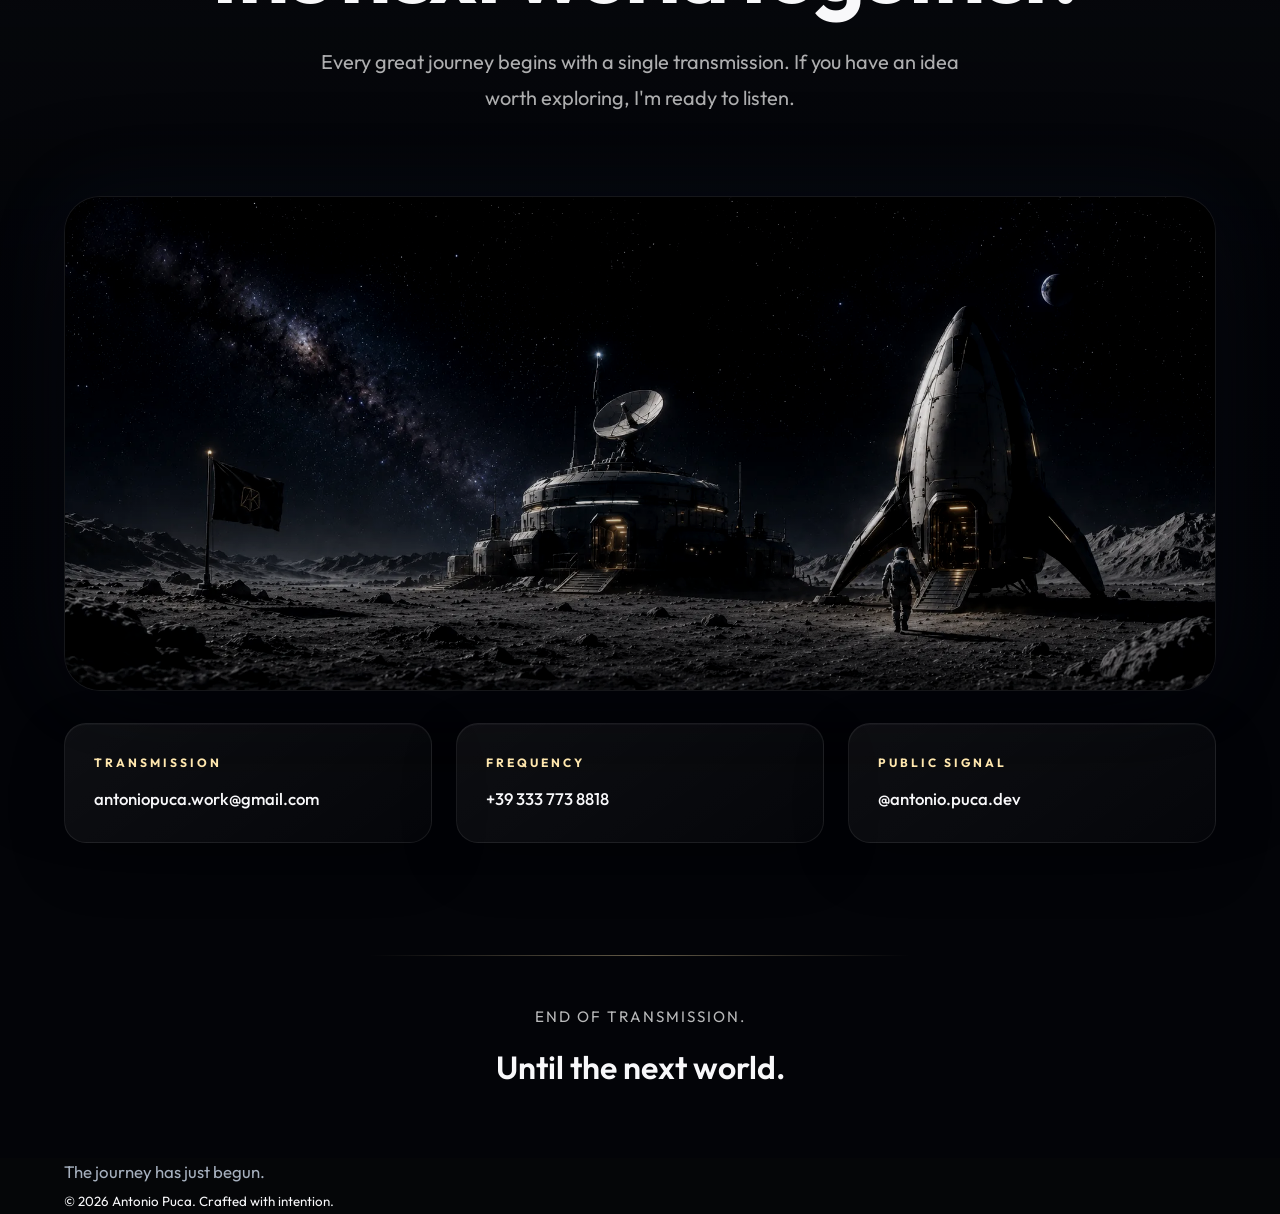
==== commit 44381a9b: "Create Mission Control section and contact redesign" ====
--- a/index.html
+++ b/index.html
@@ -439,7 +439,7 @@
           <!-- Completed worlds -->
 
           <div class="projects__worlds">
-            <article class="world-card">
+            <article class="world-card world-card--jessica">
               <div class="world-card__media">
                 <img
                   src="./images/jessica-v3.png"
@@ -485,7 +485,7 @@
               </div>
             </article>
 
-            <article class="world-card">
+            <article class="world-card world-card--fabiana world-card--reverse">
               <div class="world-card__media">
                 <img
                   src="./images/fabiana.png"
@@ -531,7 +531,7 @@
               </div>
             </article>
 
-            <article class="world-card">
+            <article class="world-card world-card--andrea">
               <div class="world-card__media">
                 <img
                   src="./images/andrea.png"
@@ -641,81 +641,92 @@
           </div>
         </div>
       </section>
-
-      <!-- ===========================
-        MY TOOLBOX
-=========================== -->
-
-      <section class="skills" id="skills">
-        <div class="container">
-          <div class="section-heading">
-            <span class="section-label"> Skills </span>
-
-            <h2>Technologies I work with.</h2>
-          </div>
-
-          <div class="skills__list">
-            <span>HTML</span>
-
-            <span>CSS</span>
-
-            <span>JavaScript</span>
-
-            <span>Responsive Design</span>
-
-            <span>Git</span>
-
-            <span>GitHub</span>
-
-            <span>VS Code</span>
-          </div>
-        </div>
-      </section>
-
-      <!-- ===========================
-        THE PATH
-=========================== -->
-
-      <section id="journey" class="journey">
-        <div class="container">
-          <div class="section-heading">
-            <span class="section-label"> Journey </span>
-
-            <h2>Every project is another step forward.</h2>
-          </div>
-
-          <div class="journey__image">
-            <!-- Road Image -->
-          </div>
-        </div>
-      </section>
-
-      <!-- ===========================
-        LET'S BUILD
-=========================== -->
-
-      <section id="contact" class="contact">
-        <div class="container">
-          <div class="section-heading">
-            <span class="section-label"> Contact </span>
-
-            <h2>Let's build something together.</h2>
-          </div>
-
-          <p>
-            Whether you have an idea, a project or simply want to connect, I'd
-            love to hear from you.
-          </p>
-
-          <div class="contact__actions">
-            <a href="mailto:antoniopuca.work@gmail.com"> Email </a>
-
-            <a href="#"> GitHub </a>
-
-            <a href="#"> LinkedIn </a>
-          </div>
-        </div>
-      </section>
+      <!-- ==================================================
+     THE HORIZON
+=================================================== -->
+
+     <!-- ==================================================
+     MISSION CONTROL
+=================================================== -->
+
+<section id="contact" class="contact">
+  <div class="container">
+    <div class="contact__hero">
+      <span class="section-label">MISSION CONTROL</span>
+
+      <h2 class="contact__title">
+        Let's build
+        <br />
+        the next world together.
+      </h2>
+
+      <p class="contact__lead">
+        Every great journey begins with a single transmission.
+        If you have an idea worth exploring, I'm ready to listen.
+      </p>
+    </div>
+
+    <!-- MISSION SCENE -->
+
+    <div class="contact__scene">
+      <img
+        src="./images/mission-control-scene.webp"
+        alt="Mission Control su una superficie lunare, con una base, una navicella e un astronauta"
+        class="contact__scene-image"
+      />
+    </div>
+
+    <!-- COORDINATES -->
+
+    <div class="contact__coordinates">
+      <div class="coordinate">
+        <span class="coordinate__label">TRANSMISSION</span>
+
+        <a href="mailto:antoniopuca.work@gmail.com">
+          antoniopuca.work@gmail.com
+        </a>
+      </div>
+
+      <div class="coordinate">
+        <span class="coordinate__label">FREQUENCY</span>
+
+        <a
+          href="https://wa.me/393337738818"
+          target="_blank"
+          rel="noopener noreferrer"
+        >
+          +39 333 773 8818
+        </a>
+      </div>
+
+      <div class="coordinate">
+        <span class="coordinate__label">PUBLIC SIGNAL</span>
+
+        <a
+          href="https://instagram.com/antonio.puca.dev"
+          target="_blank"
+          rel="noopener noreferrer"
+        >
+          @antonio.puca.dev
+        </a>
+      </div>
+    </div>
+
+    <!-- END TRANSMISSION -->
+
+    <div class="contact__transmission">
+      <span class="contact__line"></span>
+
+      <p class="contact__ending">
+        End of transmission.
+      </p>
+
+      <span class="contact__goodbye">
+        Until the next world.
+      </span>
+    </div>
+  </div>
+</section>
     </main>
 
     <!-- ===========================
--- a/css/main.css
+++ b/css/main.css
@@ -41,3 +41,5 @@
 @import "./sections/gateway.css";
 @import url("./sections/projects.css");
 @import url("./sections/mission-log.css");
+@import url("./sections/horizon.css");
+@import url("./sections/contact.css")
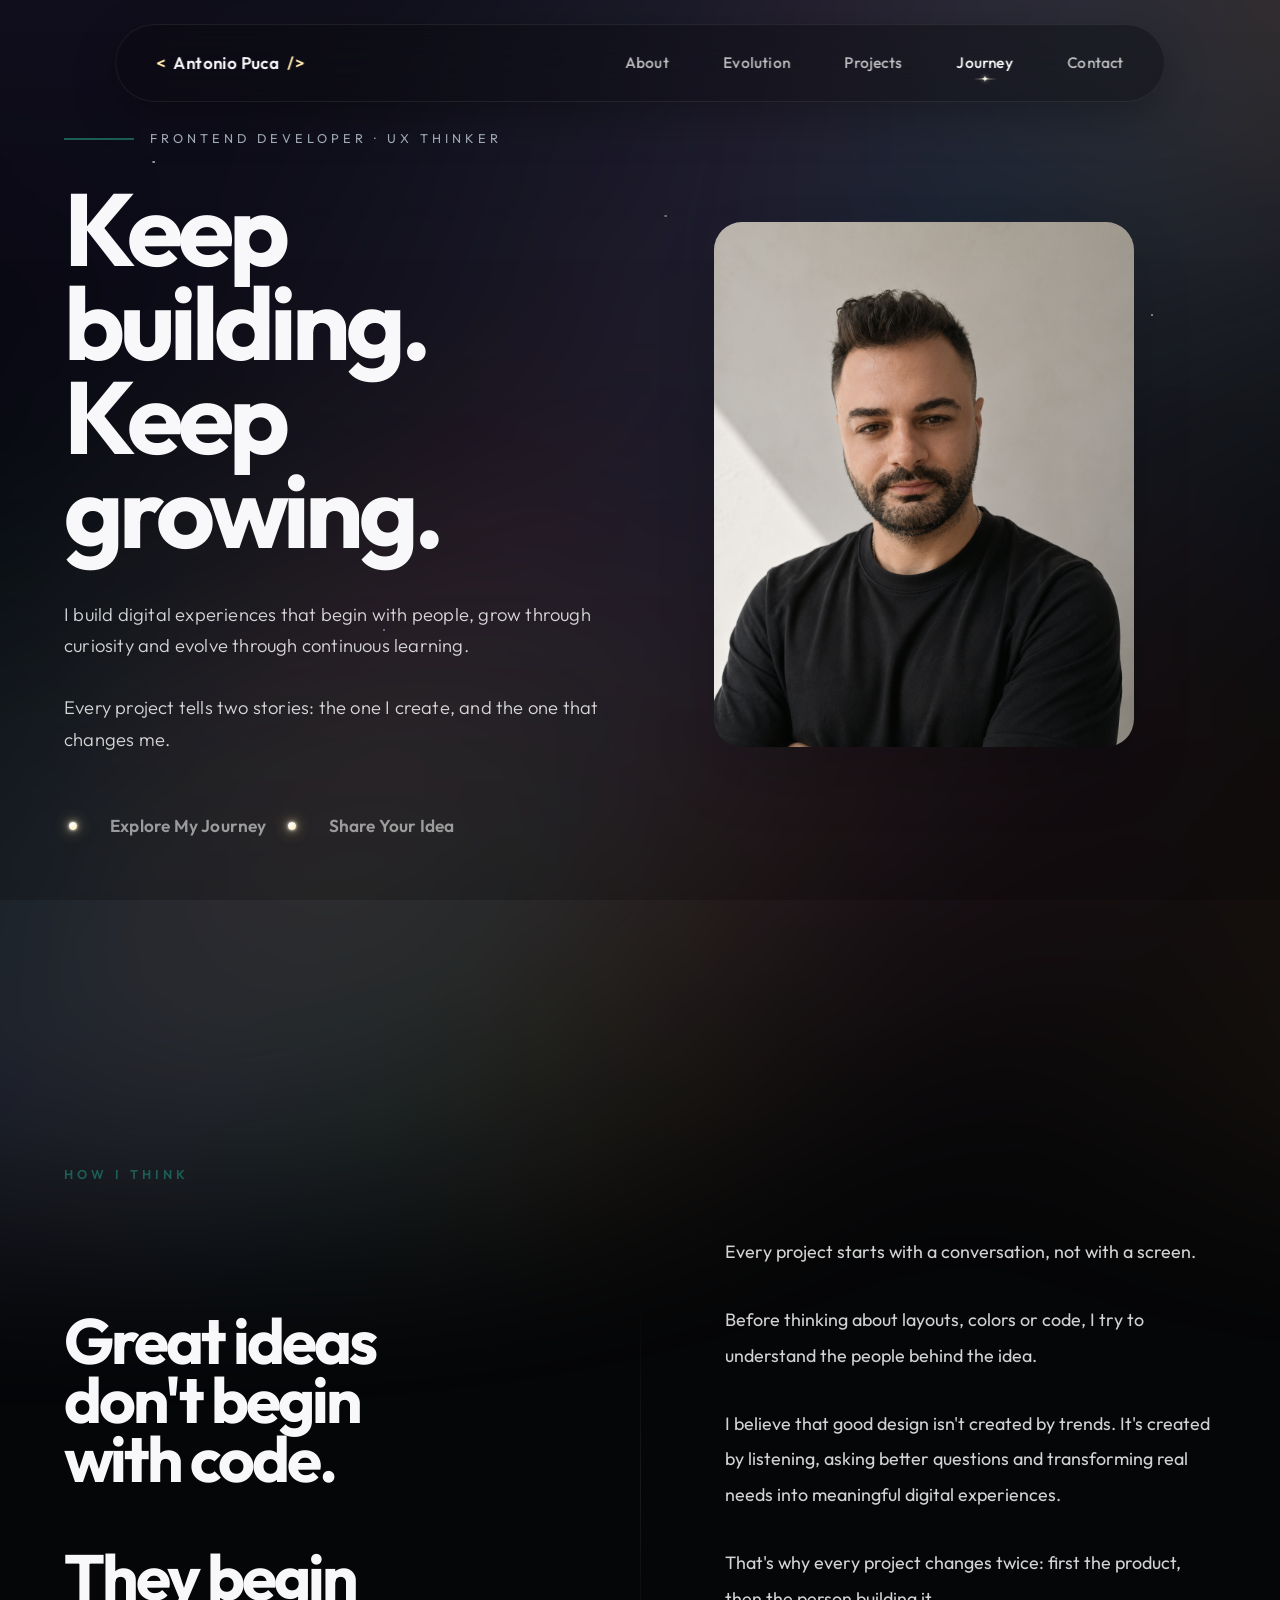
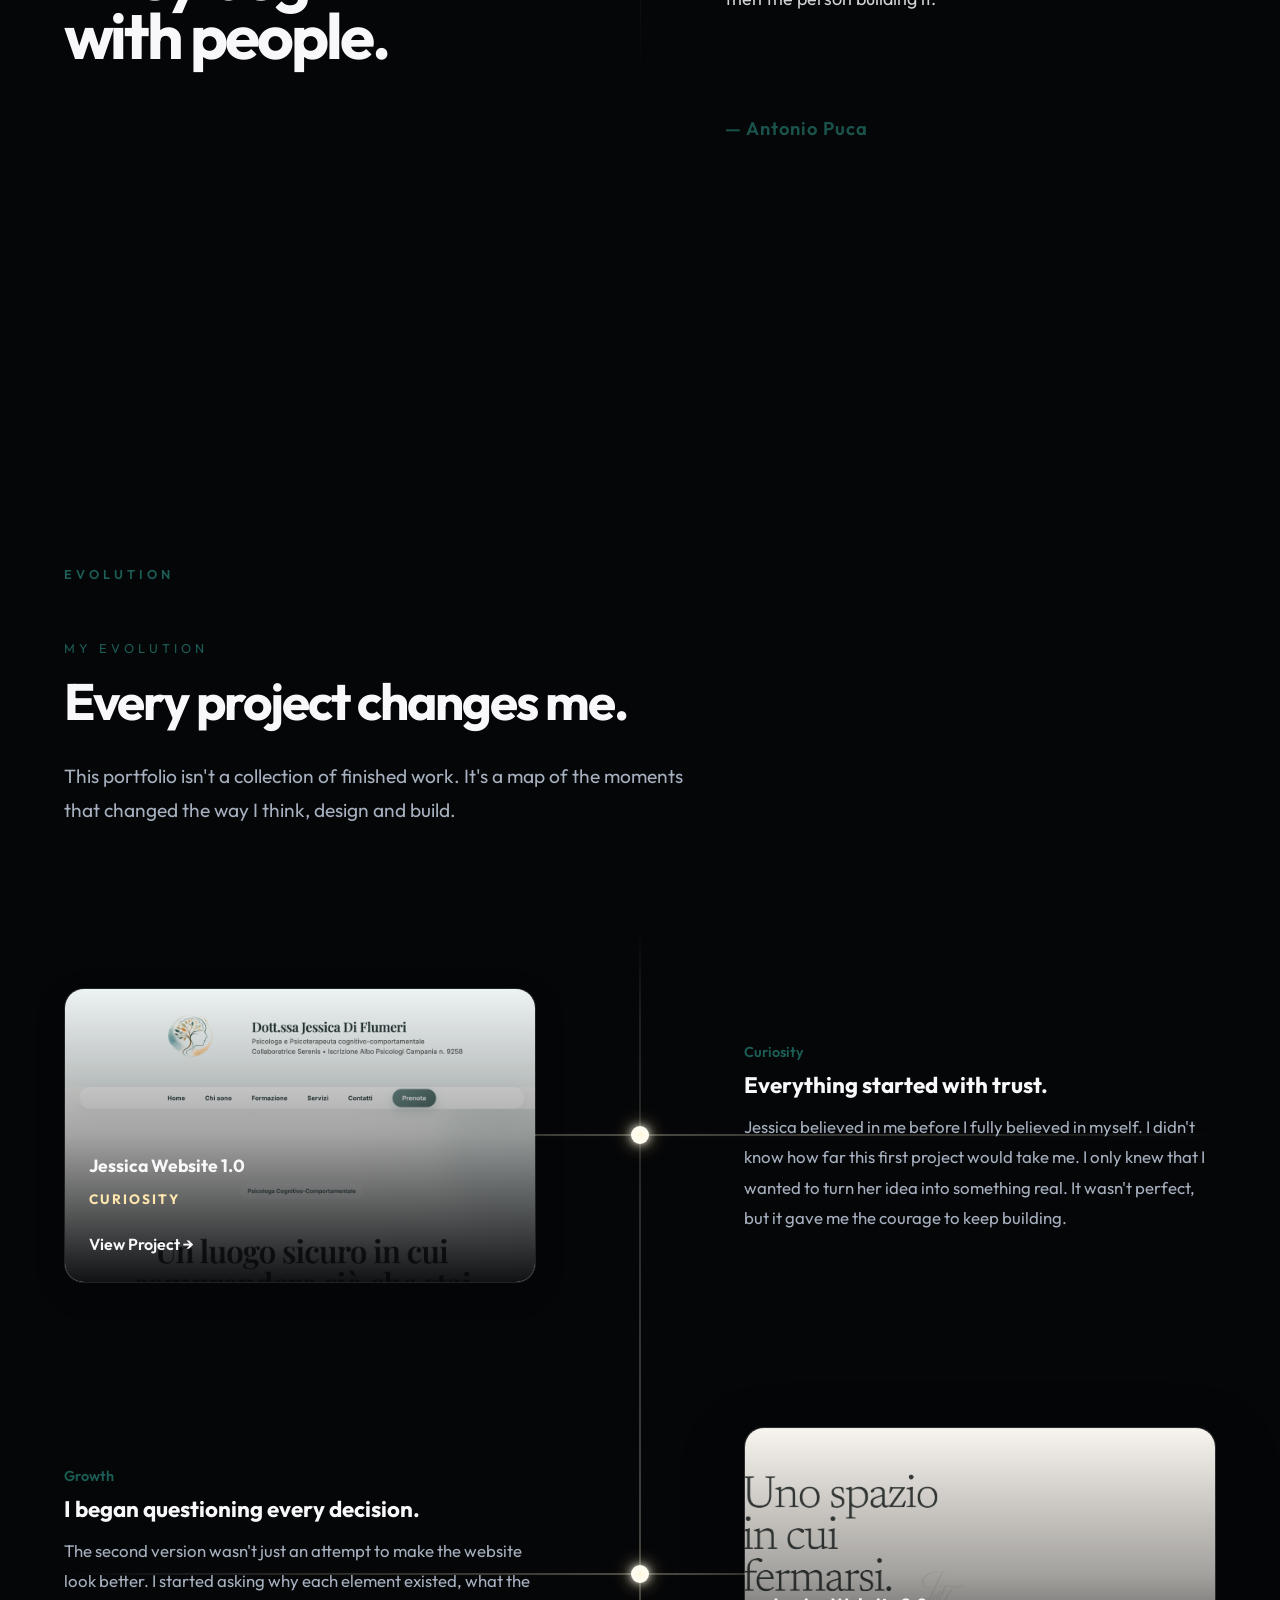
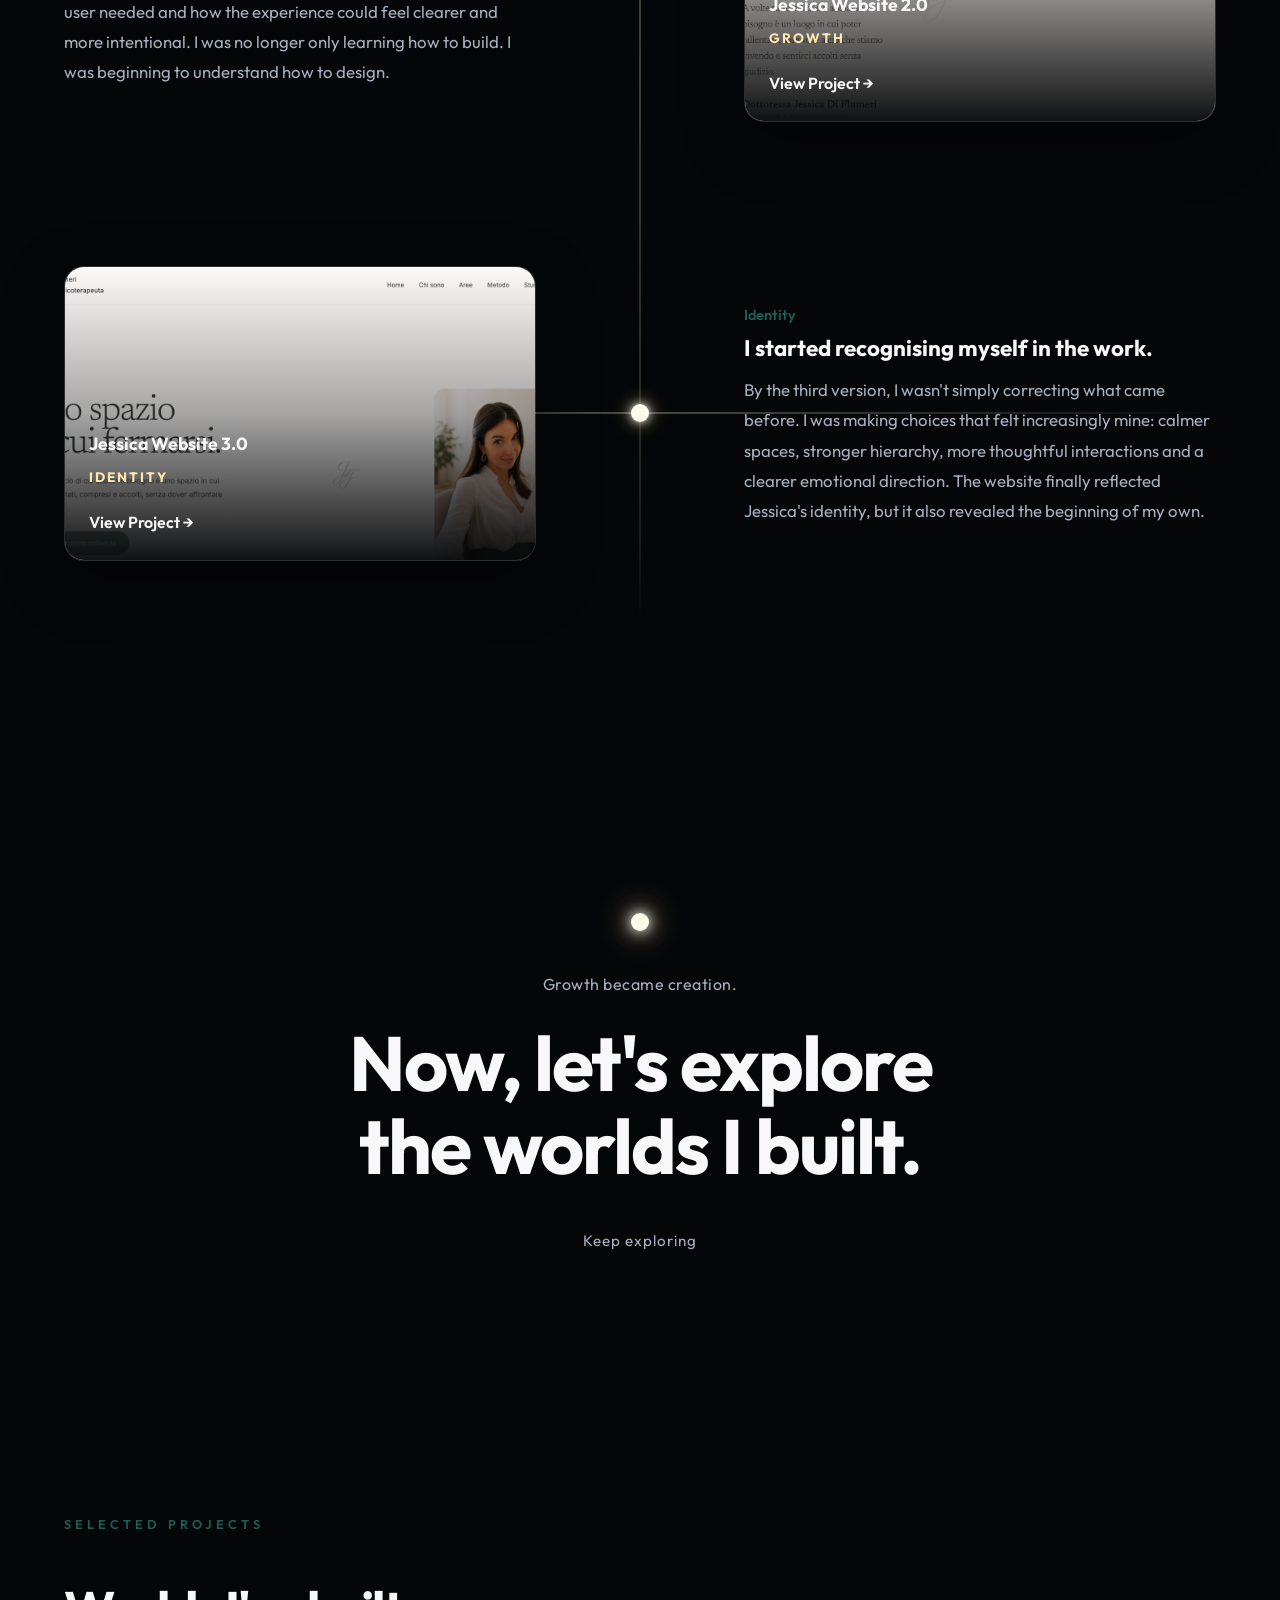
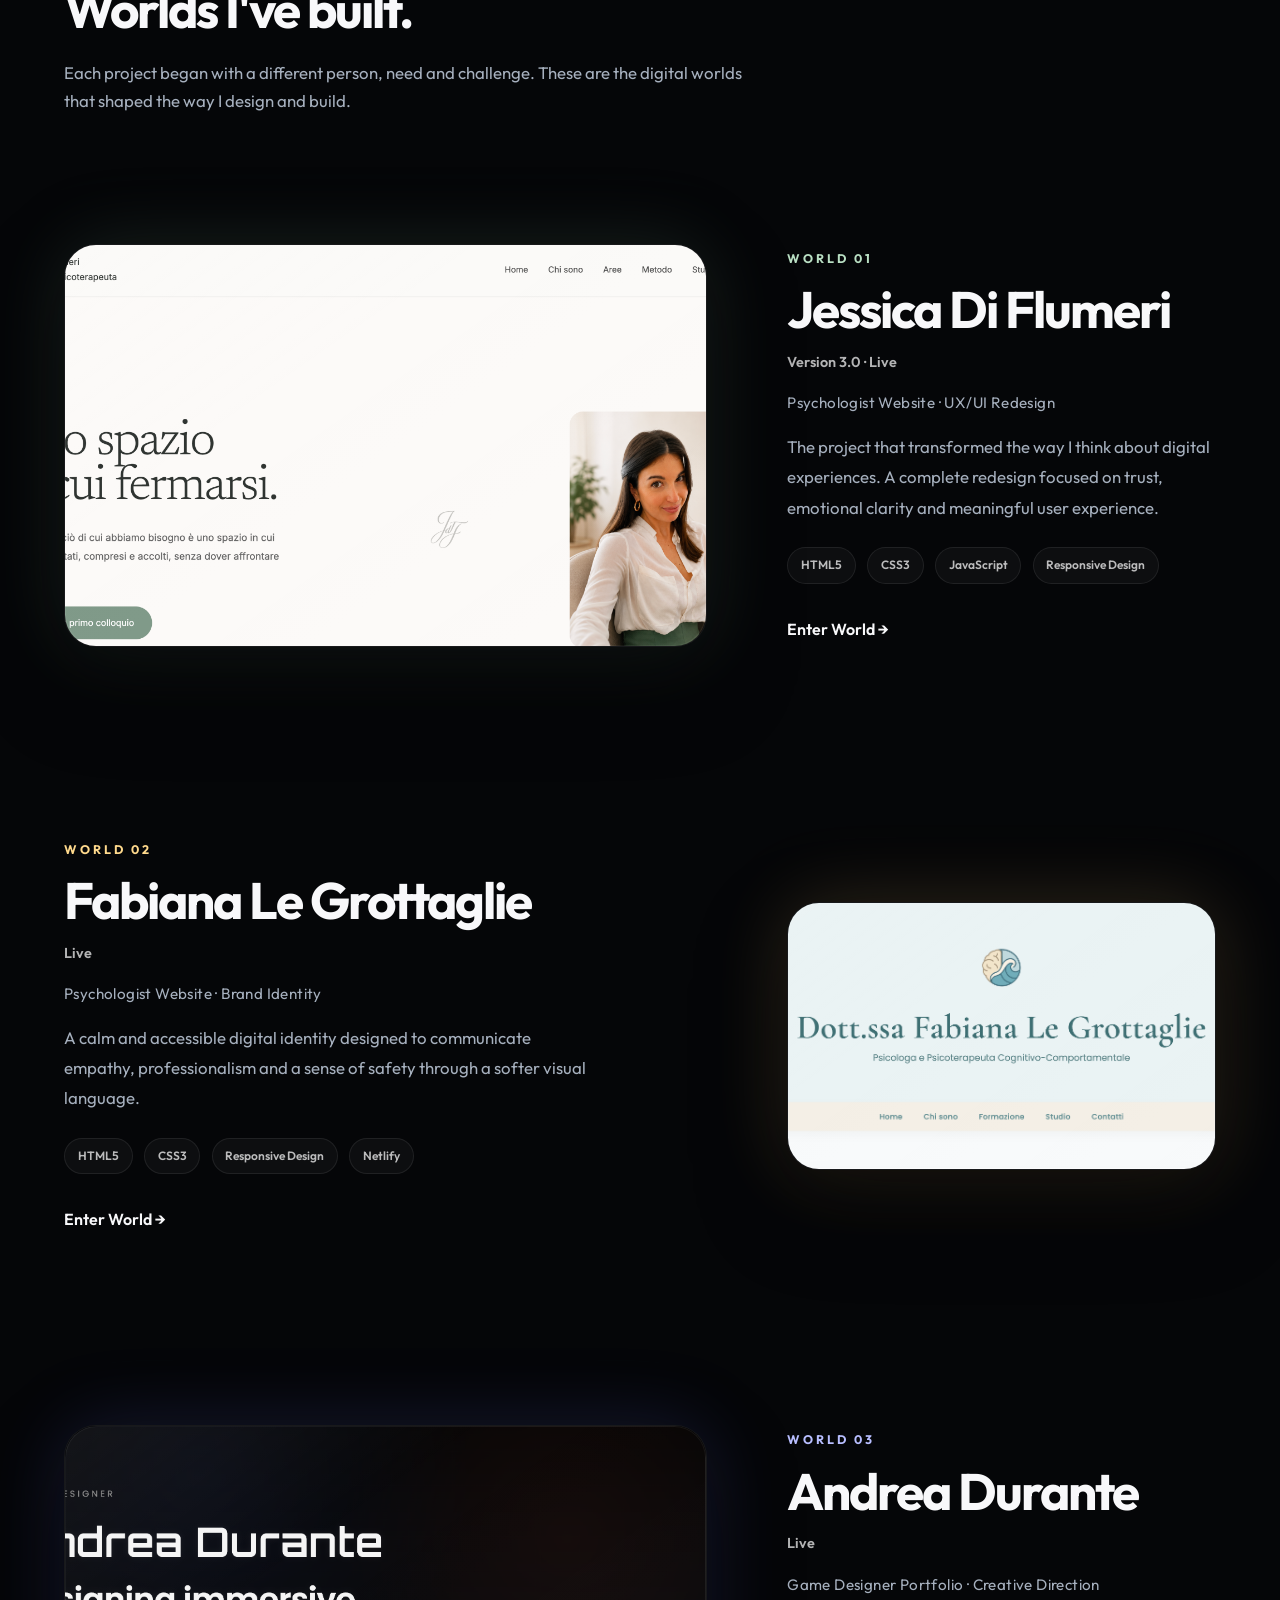
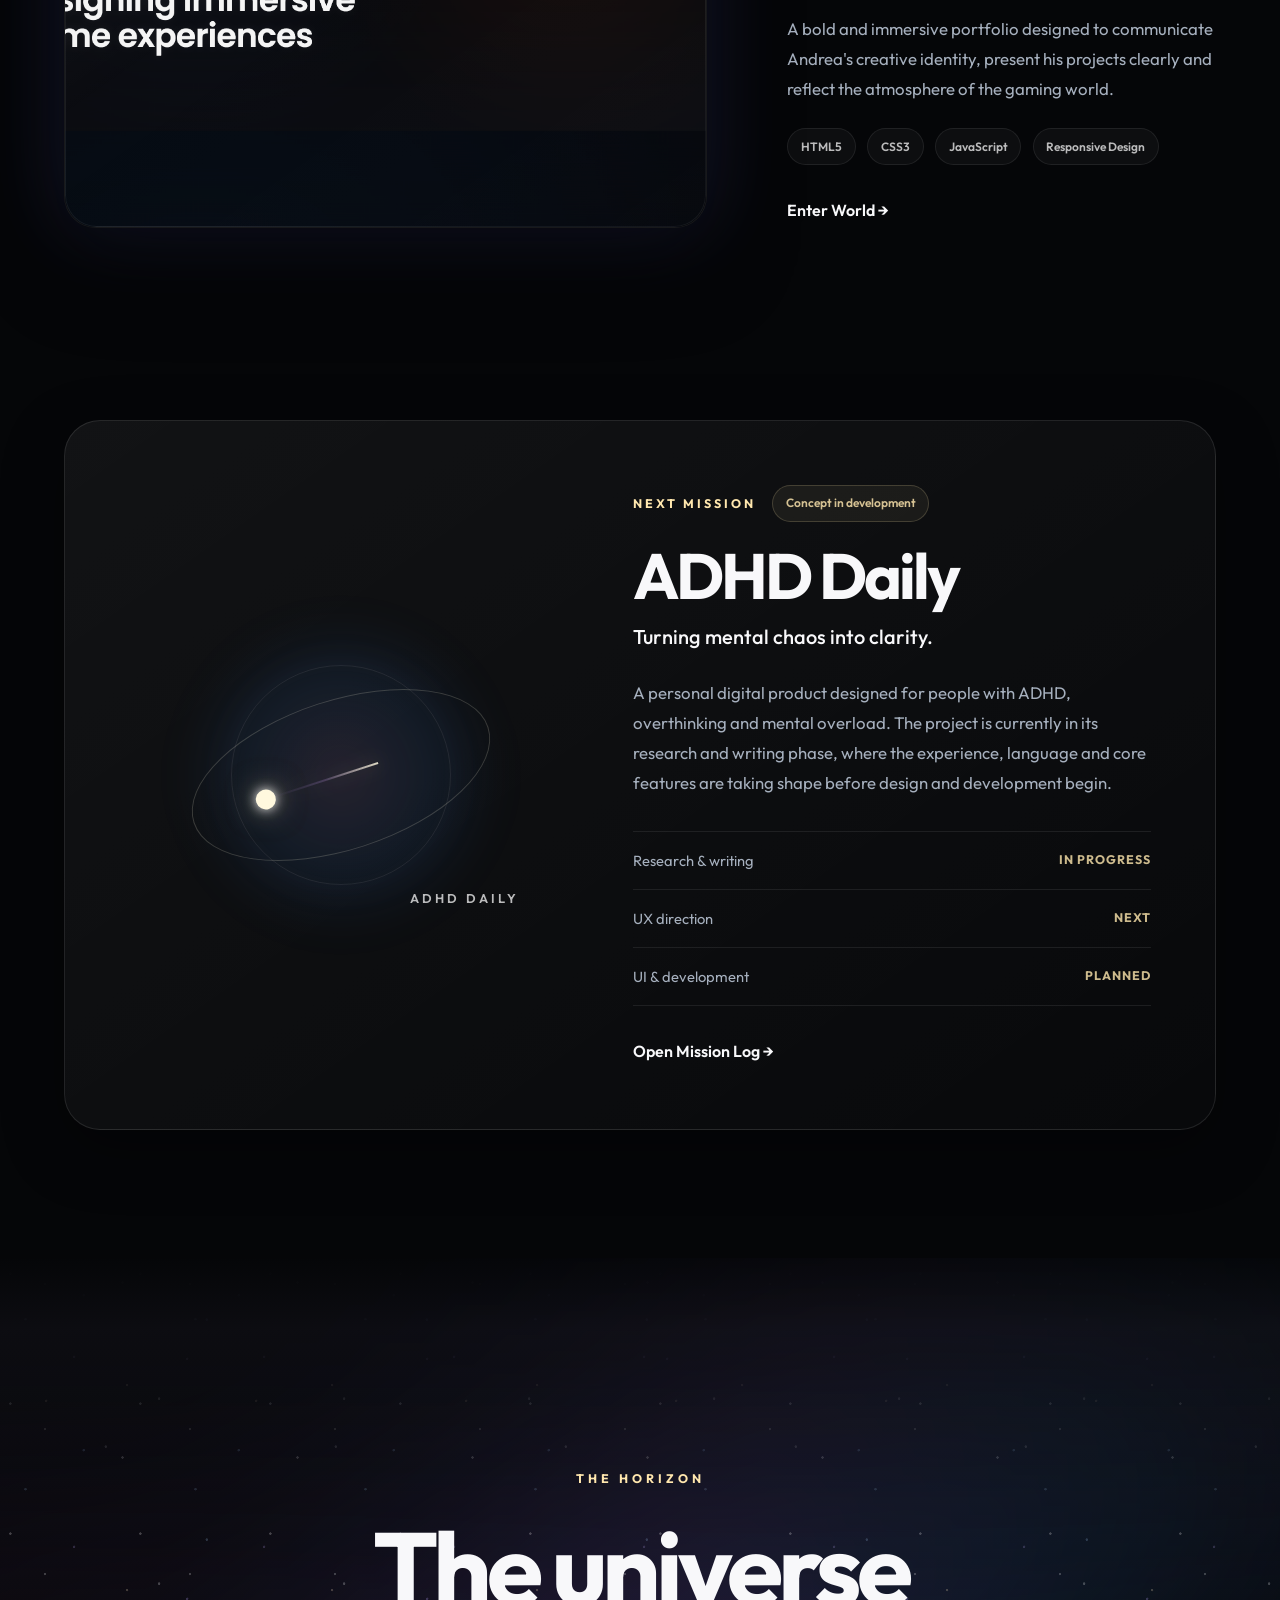
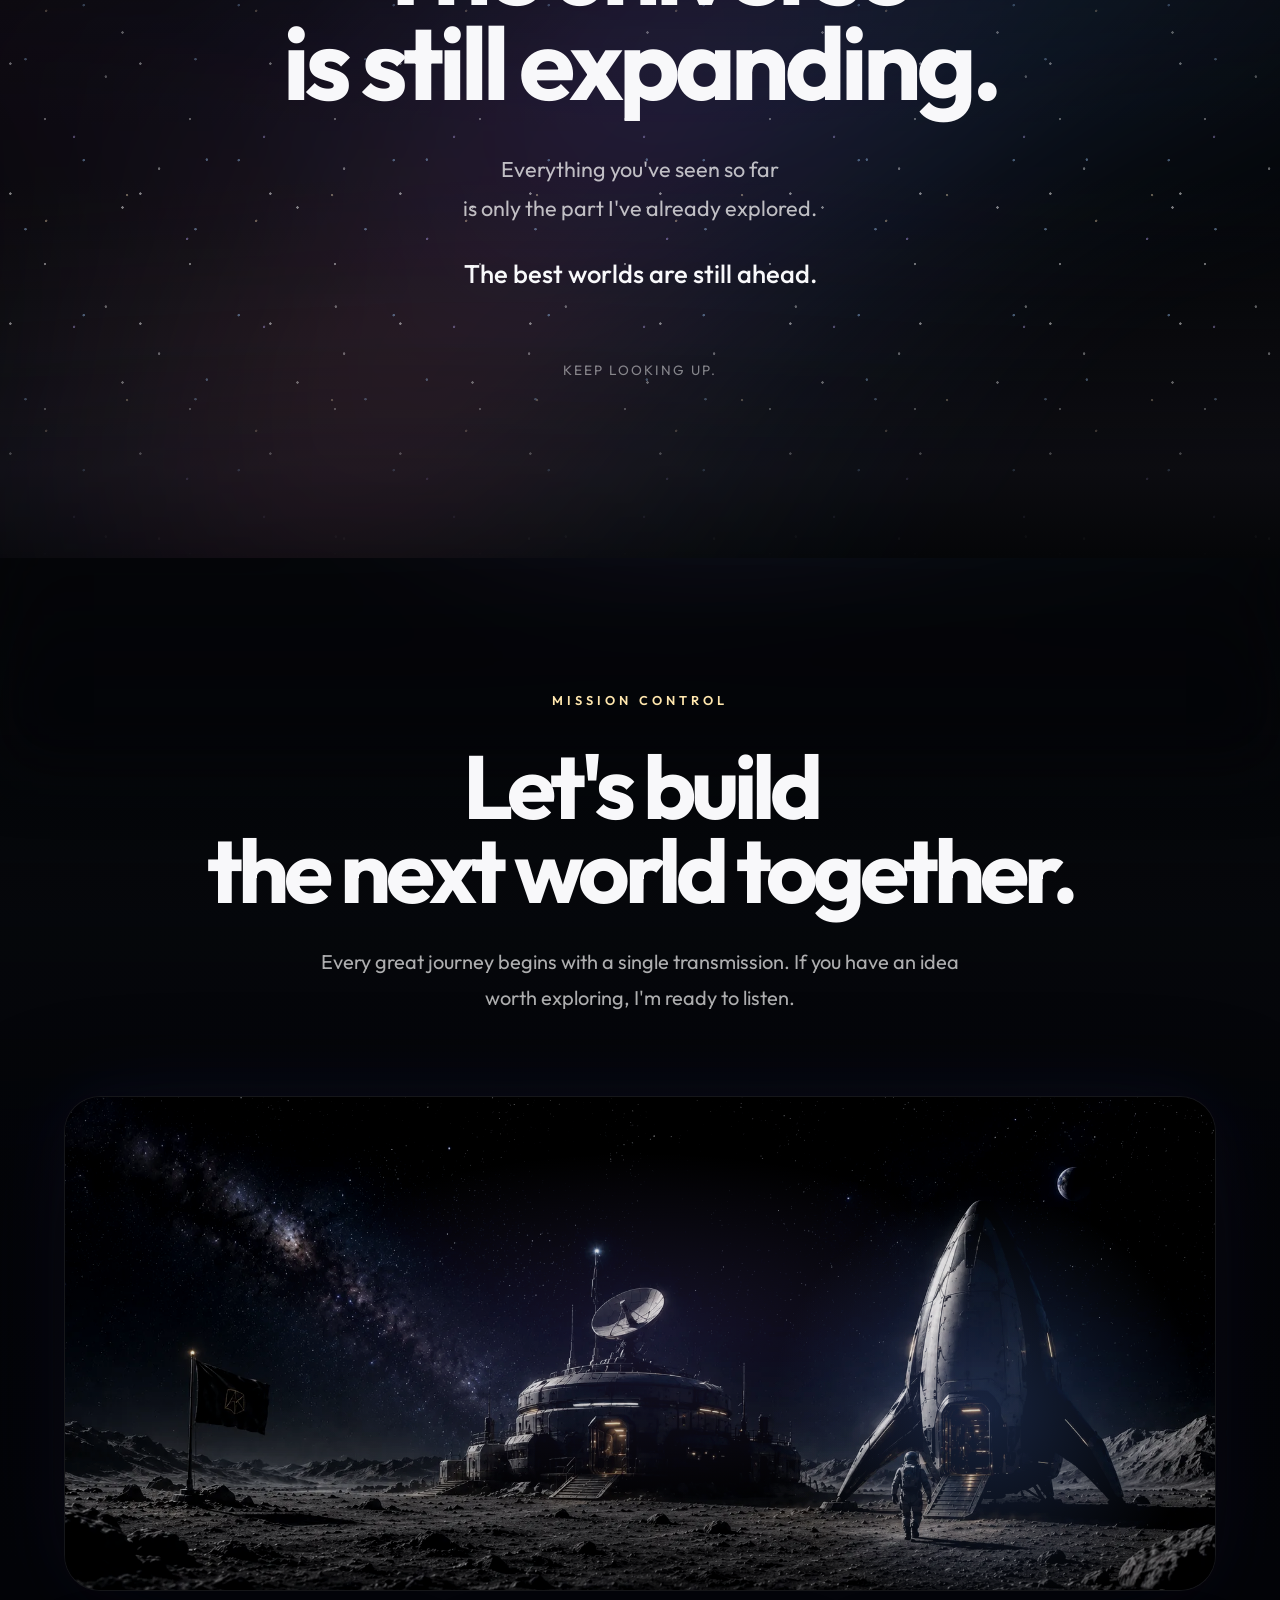
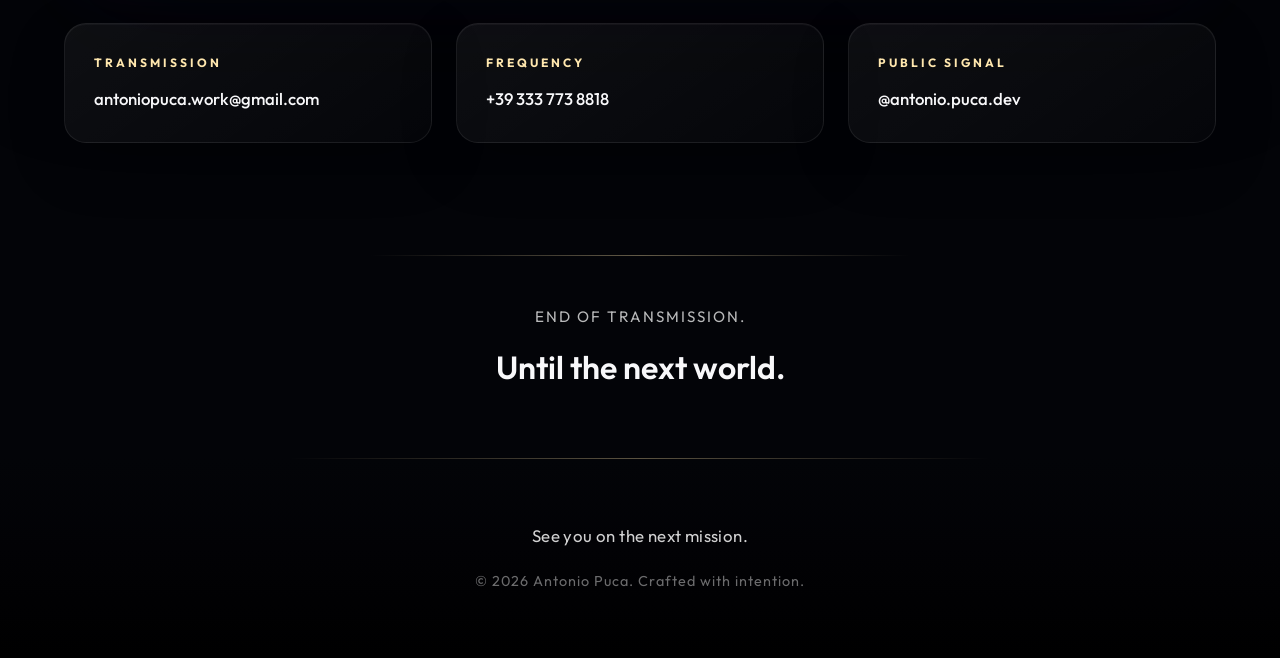
==== commit e55770e5: "Add Mission Control and start mobile responsive" ====
--- a/index.html
+++ b/index.html
@@ -33,44 +33,56 @@
     ============================ -->
 
     <header class="header">
-      <div class="container">
-        <nav class="navbar">
-          <a href="#" class="logo">
-            <span class="logo__accent">&lt;</span>
-
-            Antonio Puca
-
-            <span class="logo__accent">/&gt;</span>
-          </a>
-
-          <div class="nav-wrapper">
-            <span class="polaris"></span>
-
-            <ul class="nav" id="universe-nav">
-              <li>
-                <a href="#about" class="nav-link">About</a>
-              </li>
-
-              <li>
-                <a href="#evolution" class="nav-link">Evolution</a>
-              </li>
-
-              <li>
-                <a href="#projects" class="nav-link">Projects</a>
-              </li>
-
-              <li>
-                <a href="#journey" class="nav-link">Journey</a>
-              </li>
-
-              <li>
-                <a href="#contact" class="nav-link">Contact</a>
-              </li>
-            </ul>
-          </div>
-        </nav>
+  <div class="container">
+    <nav class="navbar">
+      <a href="#" class="logo">
+        <span class="logo__accent">&lt;</span>
+
+        Antonio Puca
+
+        <span class="logo__accent">/&gt;</span>
+      </a>
+
+      <button
+  class="menu-toggle"
+  type="button"
+  aria-label="Open navigation menu"
+  aria-expanded="false"
+  aria-controls="universe-nav"
+>
+  <span class="menu-symbol menu-symbol--one"></span>
+  <span class="menu-symbol menu-symbol--two"></span>
+  <span class="menu-symbol menu-symbol--three"></span>
+</button>
+
+      <div class="nav-wrapper">
+        <span class="polaris"></span>
+
+        <ul class="nav" id="universe-nav">
+          <li>
+            <a href="#about" class="nav-link">About</a>
+          </li>
+
+          <li>
+            <a href="#evolution" class="nav-link">Evolution</a>
+          </li>
+
+          <li>
+            <a href="#projects" class="nav-link">Projects</a>
+          </li>
+
+          <li>
+            <a href="#journey" class="nav-link">Journey</a>
+          </li>
+
+          <li>
+            <a href="#contact" class="nav-link">Contact</a>
+          </li>
+        </ul>
       </div>
-    </header>
+    </nav>
+  </div>
+</header>
     <!-- ===========================
             MAIN
     ============================ -->
@@ -641,92 +653,123 @@
           </div>
         </div>
       </section>
+     
+      </section>
+
       <!-- ==================================================
-     THE HORIZON
-=================================================== -->
-
-     <!-- ==================================================
+           THE HORIZON
+      =================================================== -->
+
+      <section id="journey" class="horizon">
+        <div class="container">
+          <div class="horizon__stars" aria-hidden="true"></div>
+
+          <div class="horizon__content">
+            <span class="horizon__eyebrow">THE HORIZON</span>
+
+            <h2 class="horizon__title">
+              The universe
+              <br />
+              is still expanding.
+            </h2>
+
+            <p class="horizon__text">
+              Everything you've seen so far
+              <br />
+              is only the part I've already explored.
+            </p>
+
+            <p class="horizon__closing">
+              The best worlds are still ahead.
+            </p>
+
+            <span class="horizon__signature">
+              Keep looking up.
+            </span>
+          </div>
+        </div>
+      </section>
+
+      
+
+      <!-- ==================================================
      MISSION CONTROL
 =================================================== -->
 
-<section id="contact" class="contact">
-  <div class="container">
-    <div class="contact__hero">
-      <span class="section-label">MISSION CONTROL</span>
-
-      <h2 class="contact__title">
-        Let's build
-        <br />
-        the next world together.
-      </h2>
-
-      <p class="contact__lead">
-        Every great journey begins with a single transmission.
-        If you have an idea worth exploring, I'm ready to listen.
-      </p>
-    </div>
-
-    <!-- MISSION SCENE -->
-
-    <div class="contact__scene">
-      <img
-        src="./images/mission-control-scene.webp"
-        alt="Mission Control su una superficie lunare, con una base, una navicella e un astronauta"
-        class="contact__scene-image"
-      />
-    </div>
-
-    <!-- COORDINATES -->
-
-    <div class="contact__coordinates">
-      <div class="coordinate">
-        <span class="coordinate__label">TRANSMISSION</span>
-
-        <a href="mailto:antoniopuca.work@gmail.com">
-          antoniopuca.work@gmail.com
-        </a>
-      </div>
-
-      <div class="coordinate">
-        <span class="coordinate__label">FREQUENCY</span>
-
-        <a
-          href="https://wa.me/393337738818"
-          target="_blank"
-          rel="noopener noreferrer"
-        >
-          +39 333 773 8818
-        </a>
-      </div>
-
-      <div class="coordinate">
-        <span class="coordinate__label">PUBLIC SIGNAL</span>
-
-        <a
-          href="https://instagram.com/antonio.puca.dev"
-          target="_blank"
-          rel="noopener noreferrer"
-        >
-          @antonio.puca.dev
-        </a>
-      </div>
-    </div>
-
-    <!-- END TRANSMISSION -->
-
-    <div class="contact__transmission">
-      <span class="contact__line"></span>
-
-      <p class="contact__ending">
-        End of transmission.
-      </p>
-
-      <span class="contact__goodbye">
-        Until the next world.
-      </span>
-    </div>
-  </div>
-</section>
+      <section id="contact" class="contact">
+        <div class="container">
+          <div class="contact__hero">
+            <span class="section-label">MISSION CONTROL</span>
+
+            <h2 class="contact__title">
+              Let's build
+              <br />
+              the next world together.
+            </h2>
+
+            <p class="contact__lead">
+              Every great journey begins with a single transmission. If you have
+              an idea worth exploring, I'm ready to listen.
+            </p>
+          </div>
+
+          <!-- MISSION SCENE -->
+
+          <div class="contact__scene">
+            <img
+              src="./images/mission-control-scene.webp"
+              alt="Mission Control on a lunar surface"
+              class="contact__scene-image"
+            />
+          </div>
+
+          <!-- CONTACT COORDINATES -->
+
+          <div class="contact__coordinates">
+            <div class="coordinate">
+              <span class="coordinate__label">TRANSMISSION</span>
+
+              <a href="mailto:antoniopuca.work@gmail.com">
+                antoniopuca.work@gmail.com
+              </a>
+            </div>
+
+            <div class="coordinate">
+              <span class="coordinate__label">FREQUENCY</span>
+
+              <a
+                href="https://wa.me/393337738818"
+                target="_blank"
+                rel="noopener noreferrer"
+              >
+                +39 333 773 8818
+              </a>
+            </div>
+
+            <div class="coordinate">
+              <span class="coordinate__label">PUBLIC SIGNAL</span>
+
+              <a
+                href="https://instagram.com/antonio.puca.dev"
+                target="_blank"
+                rel="noopener noreferrer"
+              >
+                @antonio.puca.dev
+              </a>
+            </div>
+          </div>
+
+          <!-- END TRANSMISSION -->
+
+          <div class="contact__transmission">
+            <span class="contact__line"></span>
+
+            <p class="contact__ending">End of transmission.</p>
+
+            <span class="contact__goodbye"> Until the next world. </span>
+          </div>
+        </div>
+      </section>
     </main>
 
     <!-- ===========================
@@ -735,9 +778,9 @@
 
     <footer class="footer">
       <div class="container">
-        <p>The journey has just begun.</p>
-
-        <small> © 2026 Antonio Puca. Crafted with intention. </small>
+        <p>See you on the next mission.</p>
+
+        <small>© 2026 Antonio Puca. Crafted with intention.</small>
       </div>
     </footer>
 
--- a/css/main.css
+++ b/css/main.css
@@ -14,7 +14,6 @@
 @import url("./base/typography.css");
 @import url("./base/utilities.css");
 @import url("./base/universe.css");
-
 
 /* ==================================================
    LAYOUT
@@ -38,8 +37,21 @@
 @import url("./sections/hero.css");
 @import url("./sections/about.css");
 @import url("./sections/evolution.css");
-@import "./sections/gateway.css";
+@import url("./sections/gateway.css");
 @import url("./sections/projects.css");
 @import url("./sections/mission-log.css");
 @import url("./sections/horizon.css");
-@import url("./sections/contact.css")
+@import url("./sections/contact.css");
+
+/* ==================================================
+   FOOTER
+================================================== */
+
+@import url("./layout/footer.css");
+
+/* ==================================================
+   RESPONSIVE
+   Deve restare sempre per ultimo
+================================================== */
+
+@import url("./responsive/responsive.css");
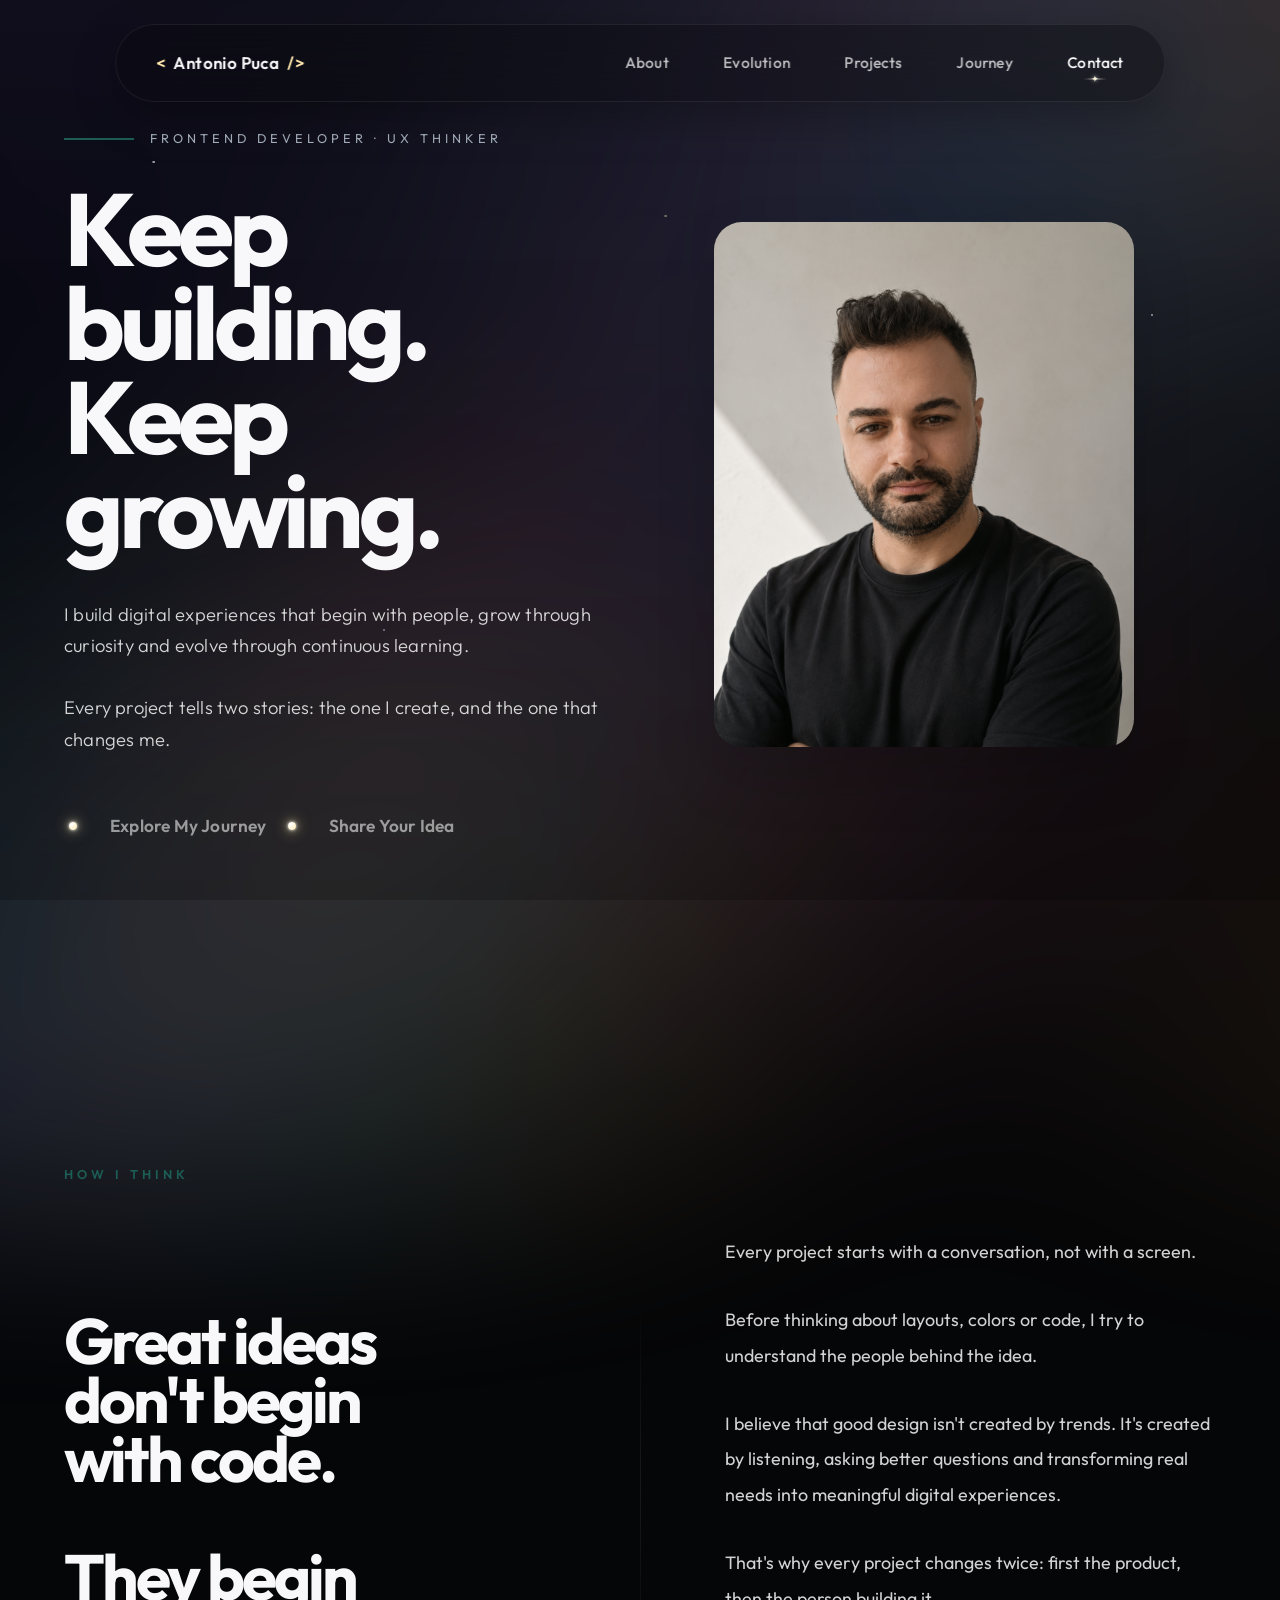
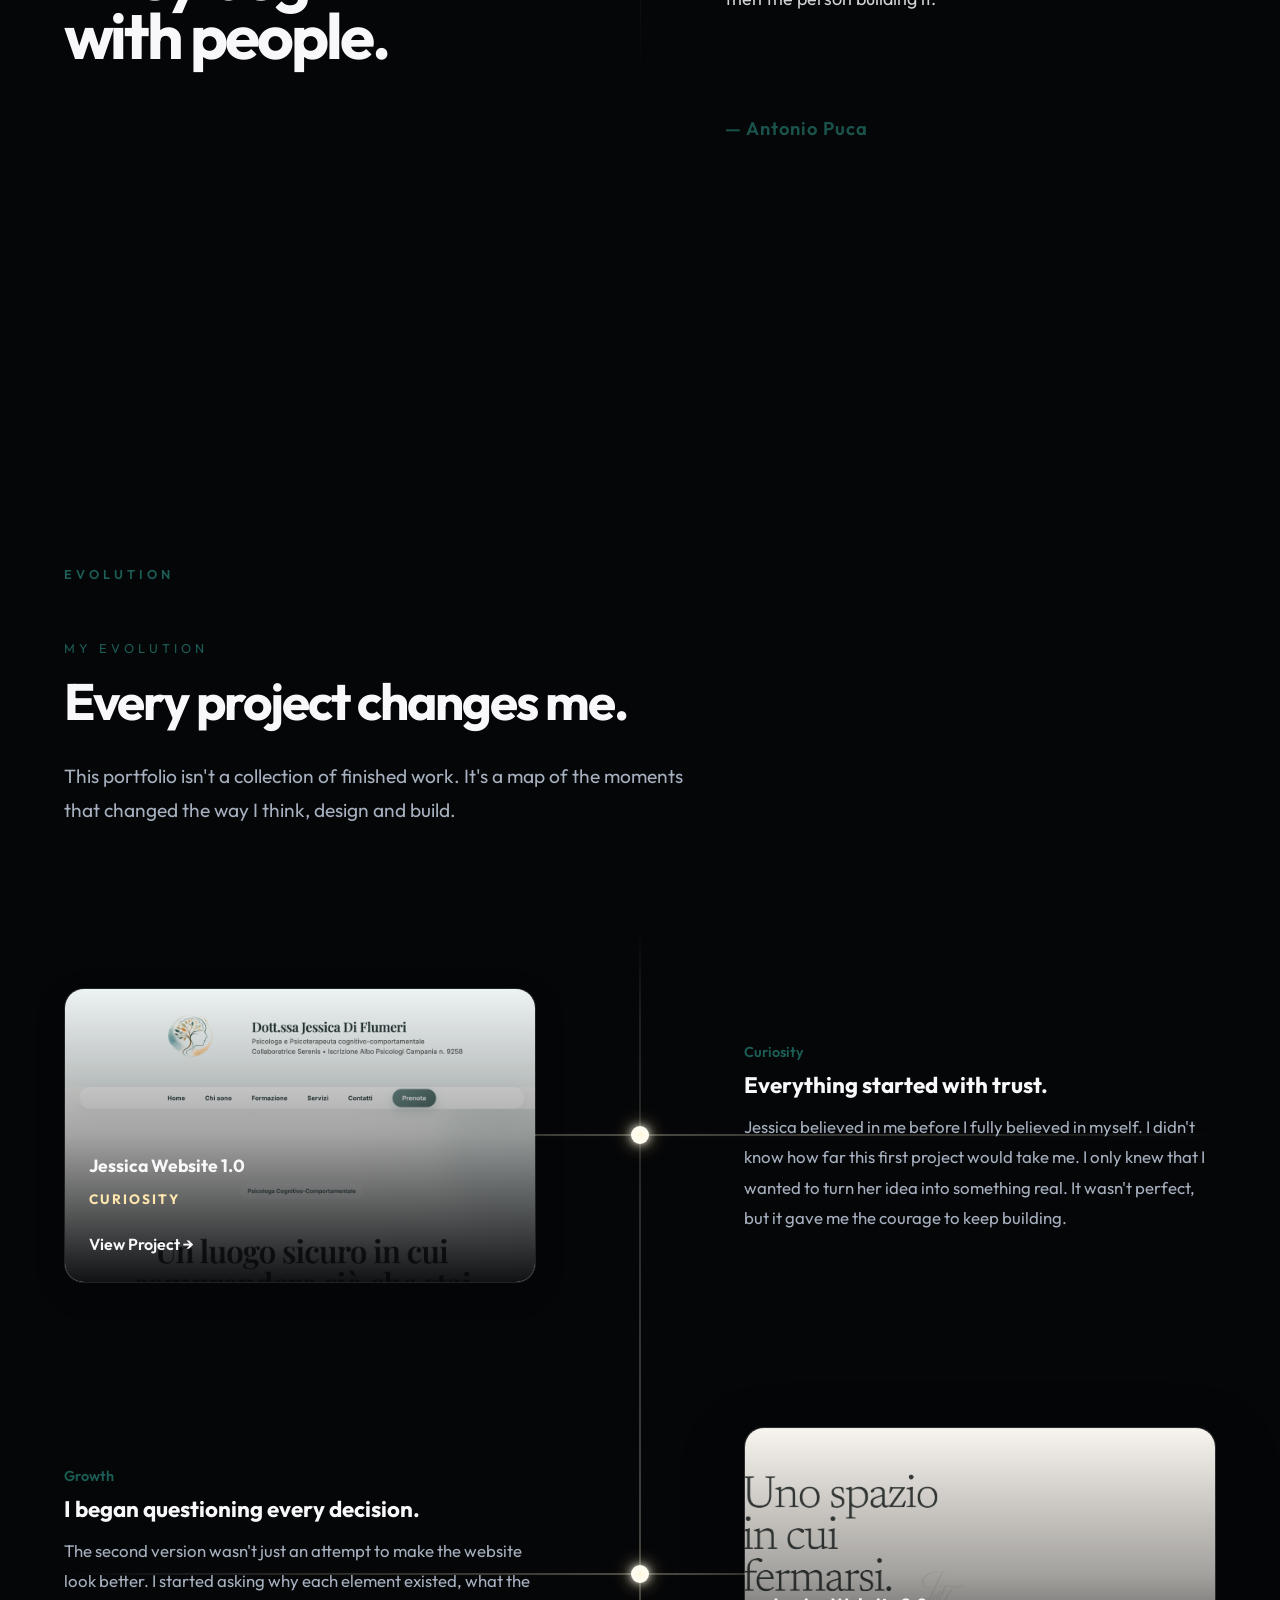
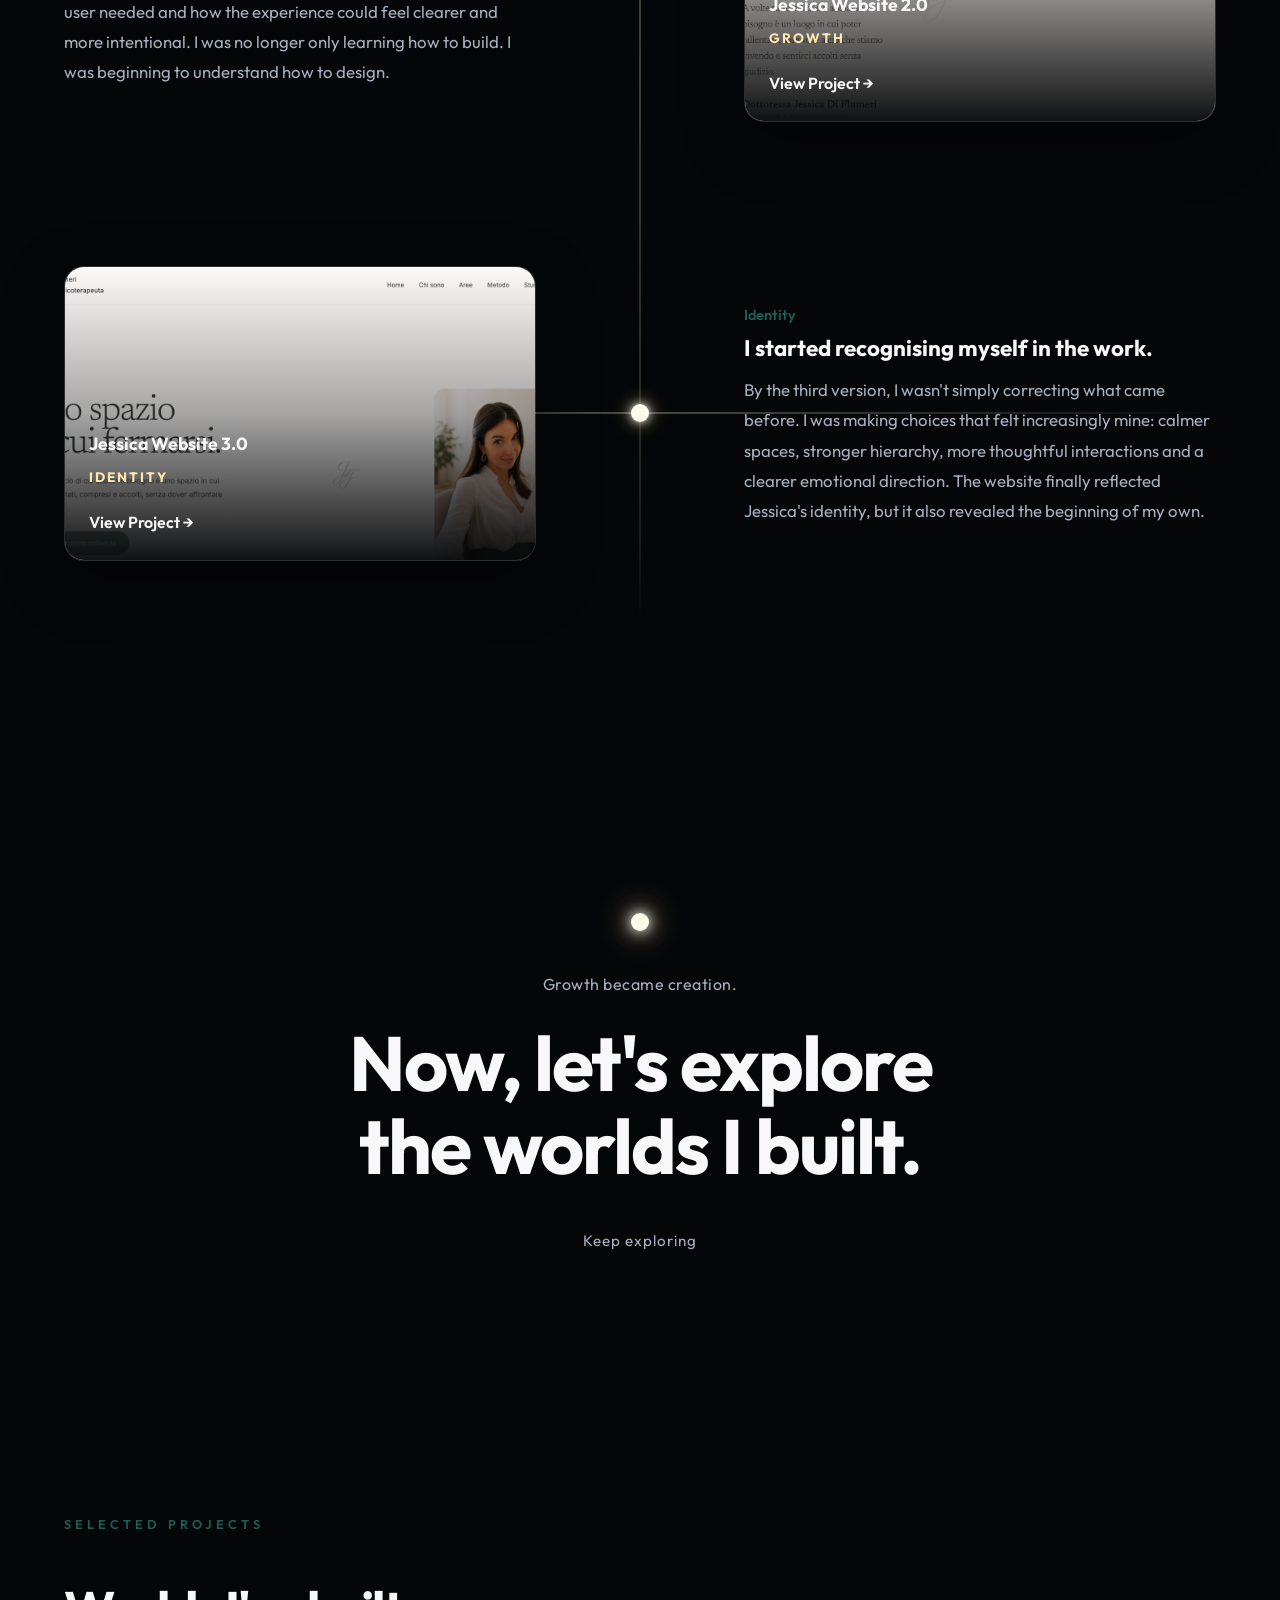
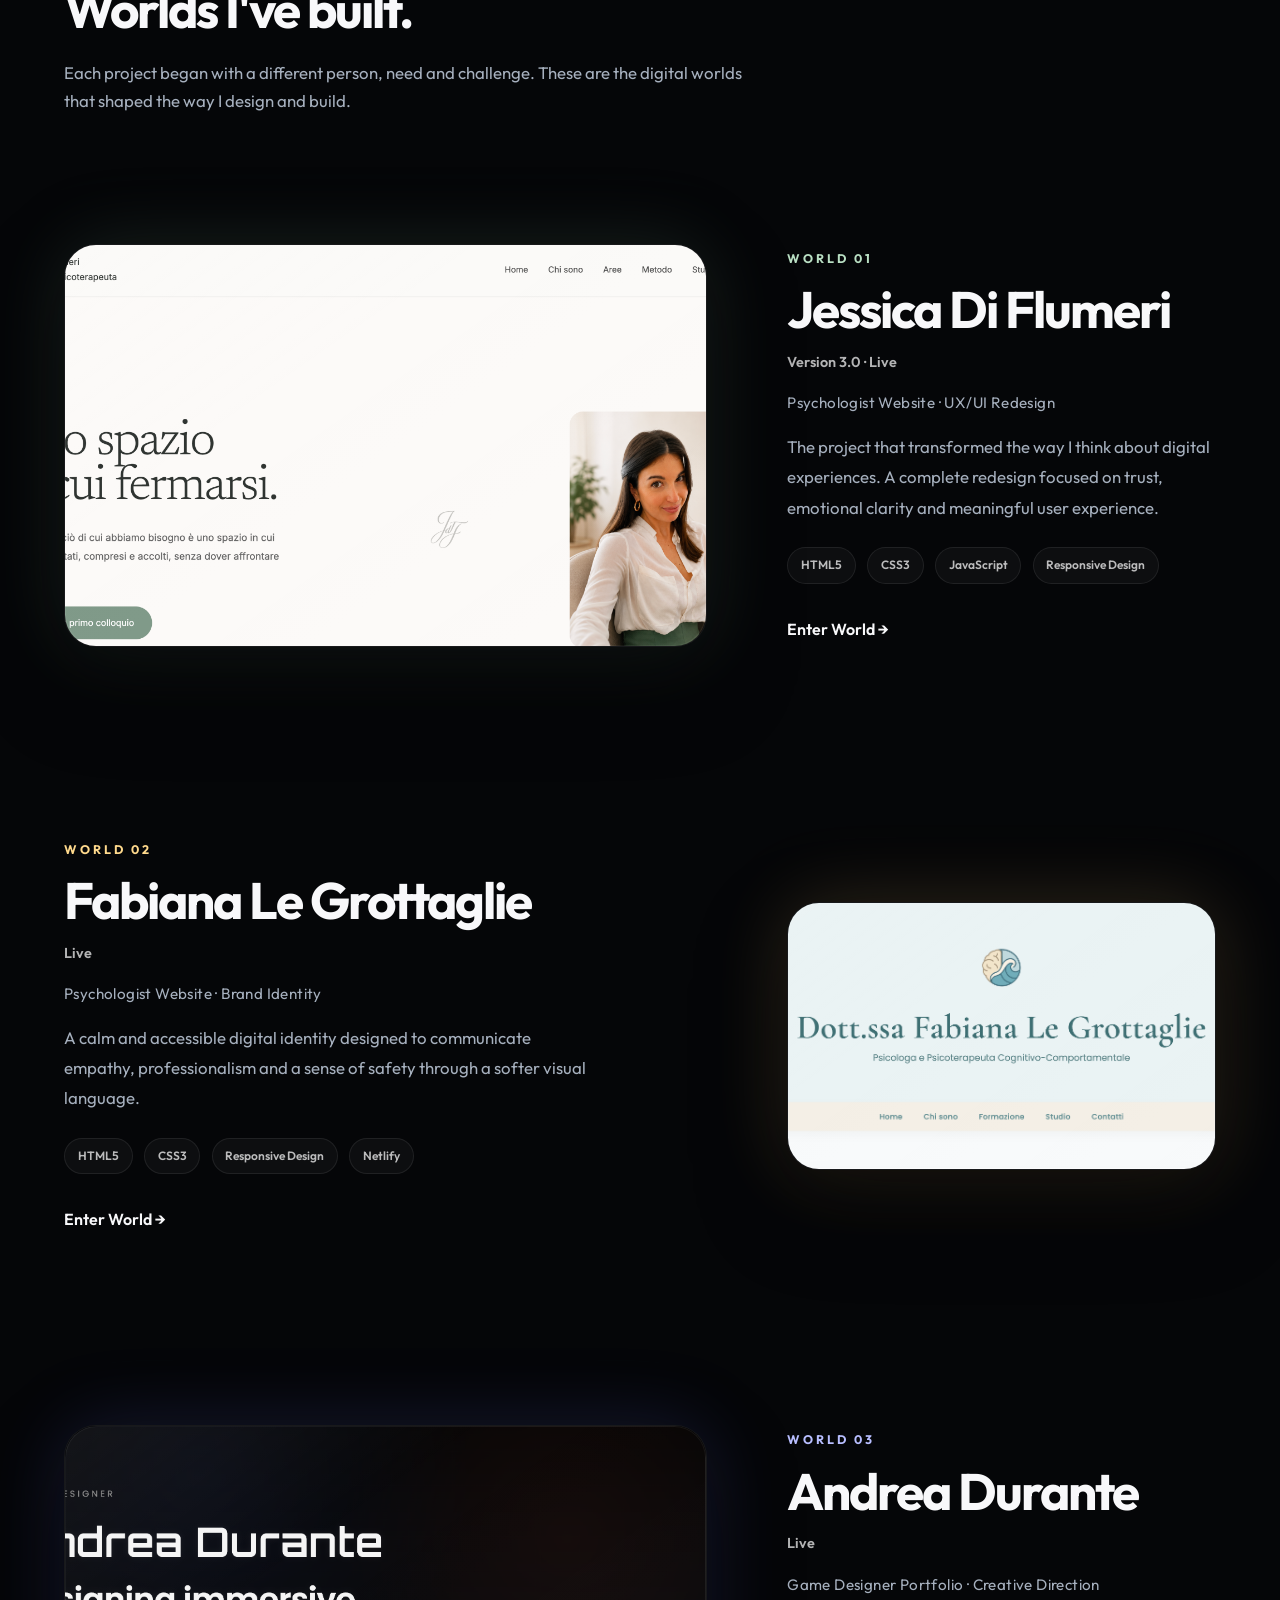
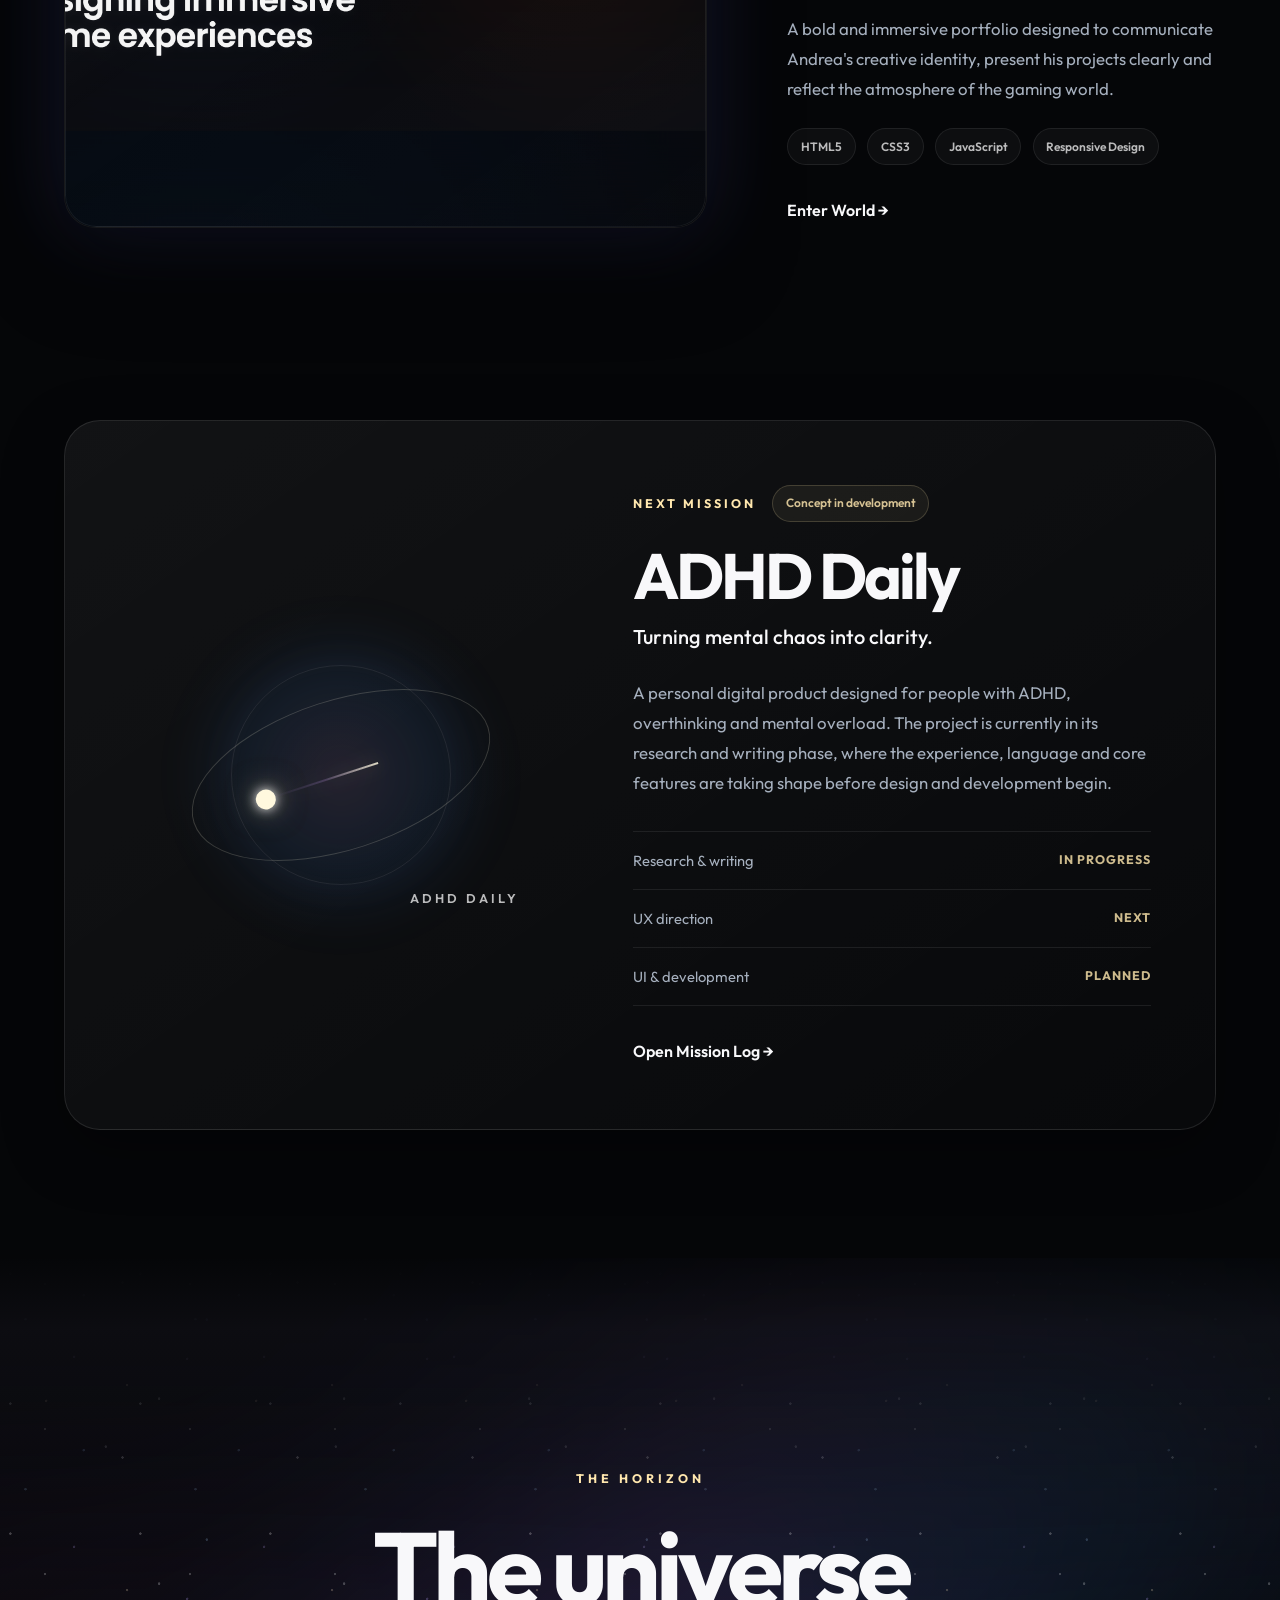
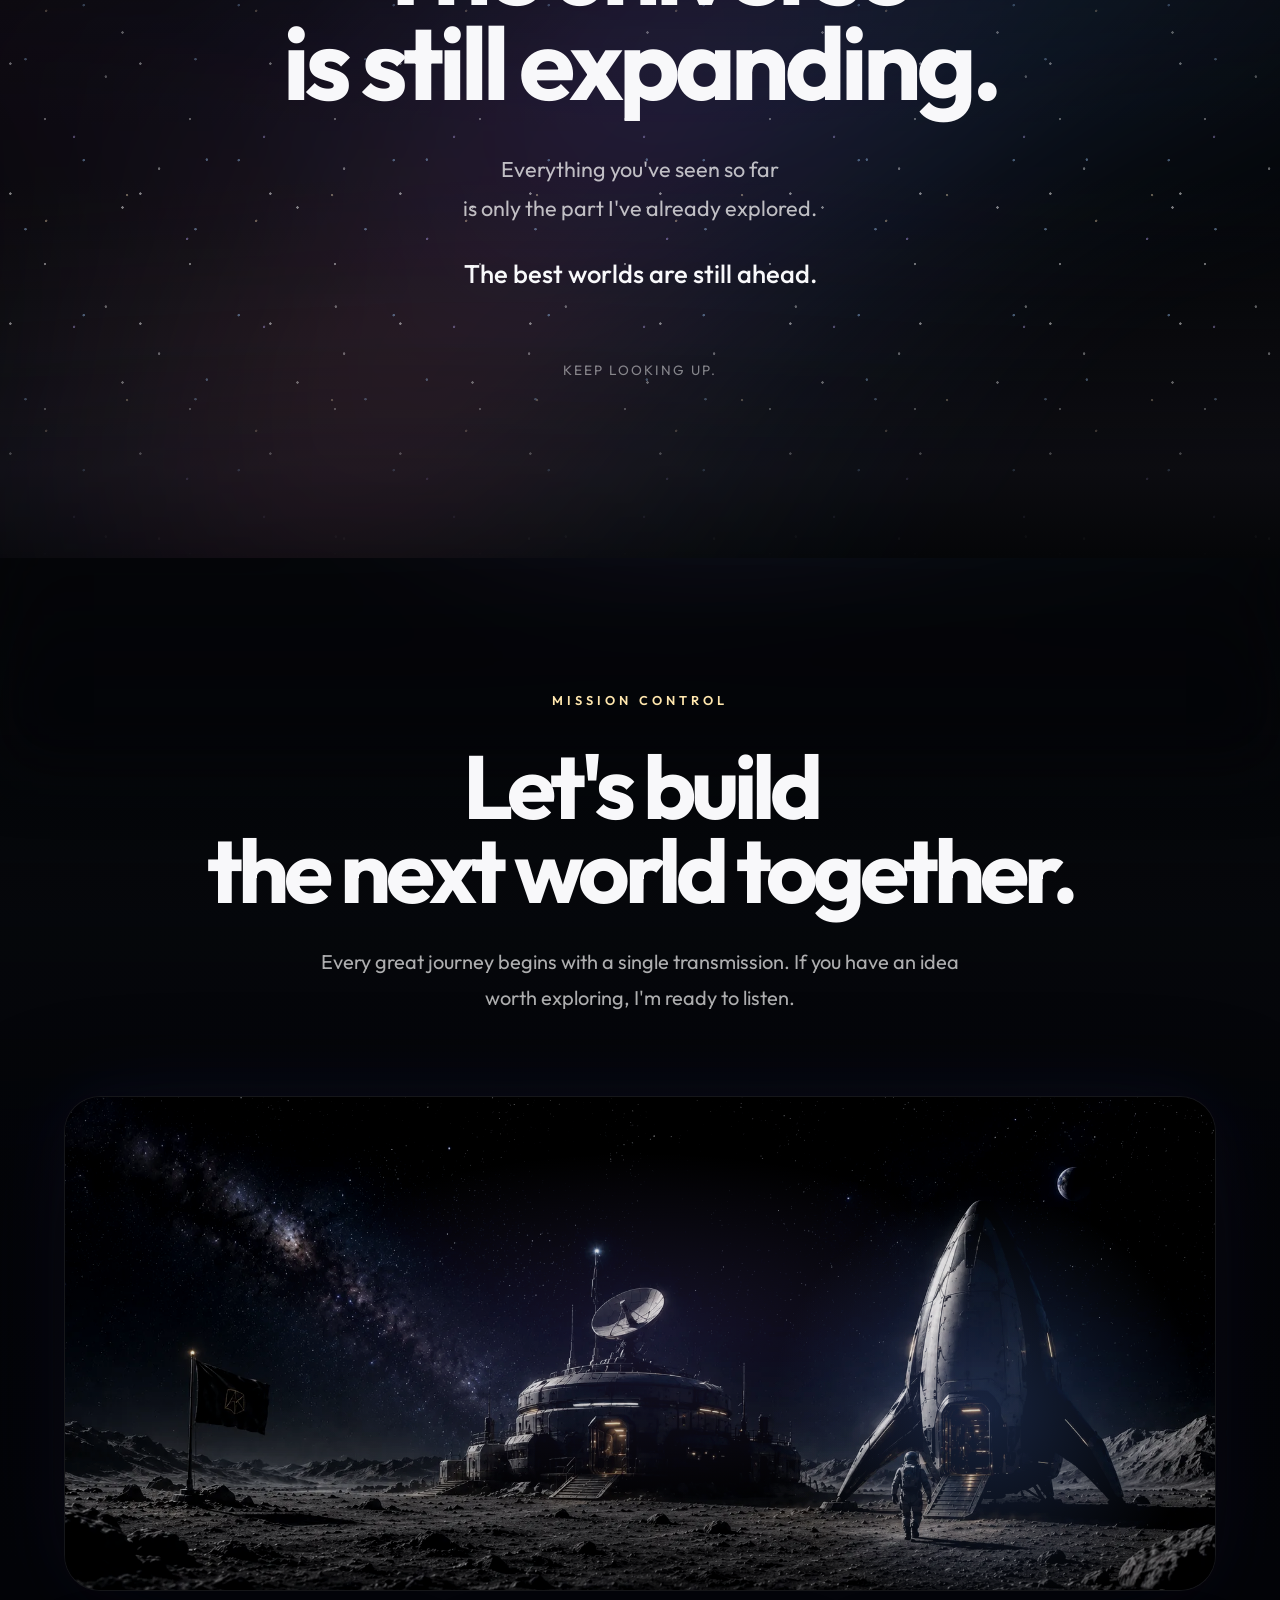
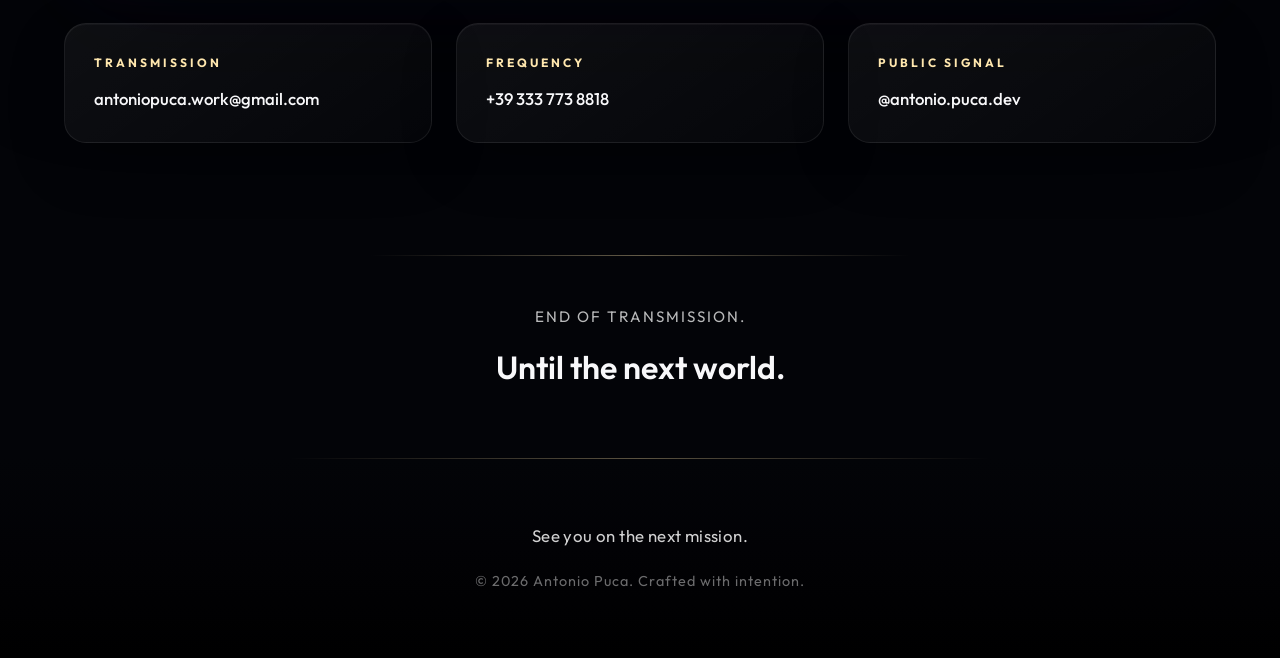
==== commit 8712acfb: "Fix Explore My Journey anchor" ====
--- a/index.html
+++ b/index.html
@@ -121,7 +121,7 @@
               </p>
 
               <div class="hero__actions">
-                <a href="#featured" class="universe-link">
+               <a href="#evolution" class="universe-link">
                   <span class="universe-node">
                     <span class="halo"></span>
 
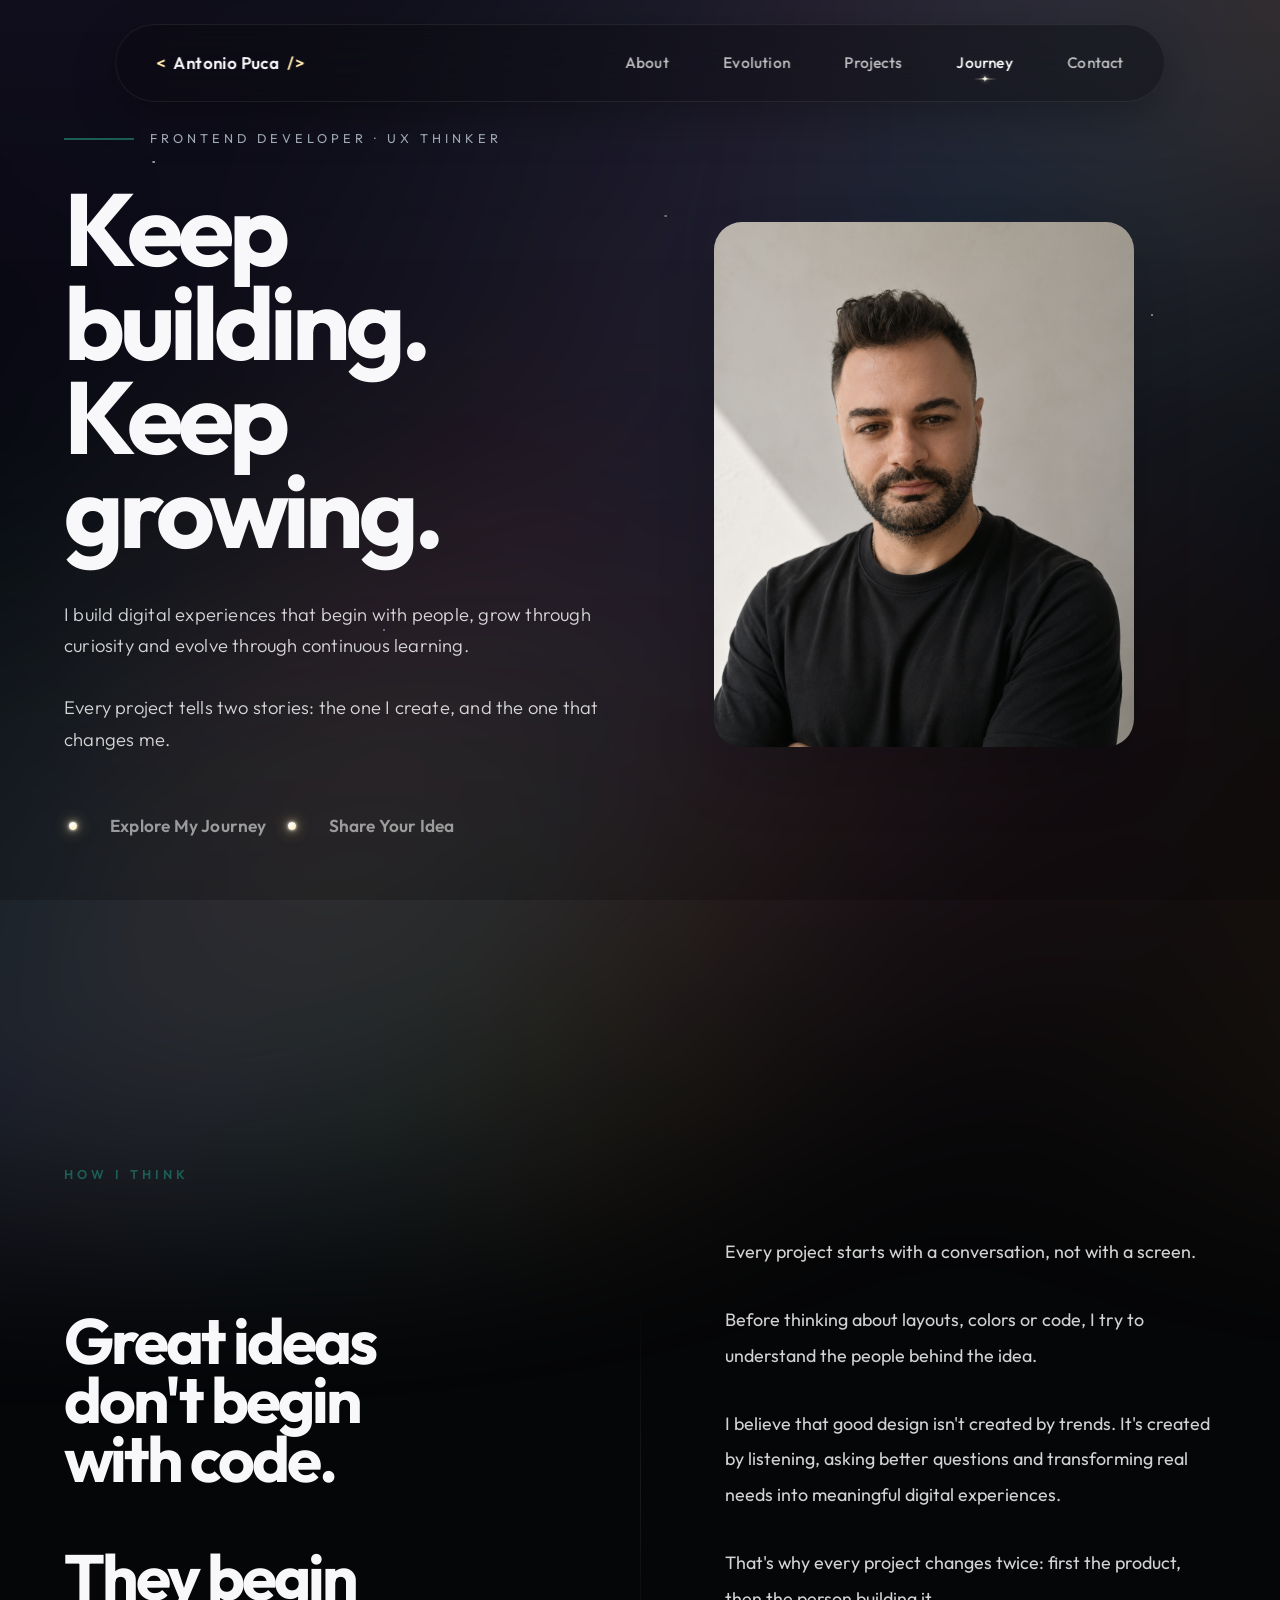
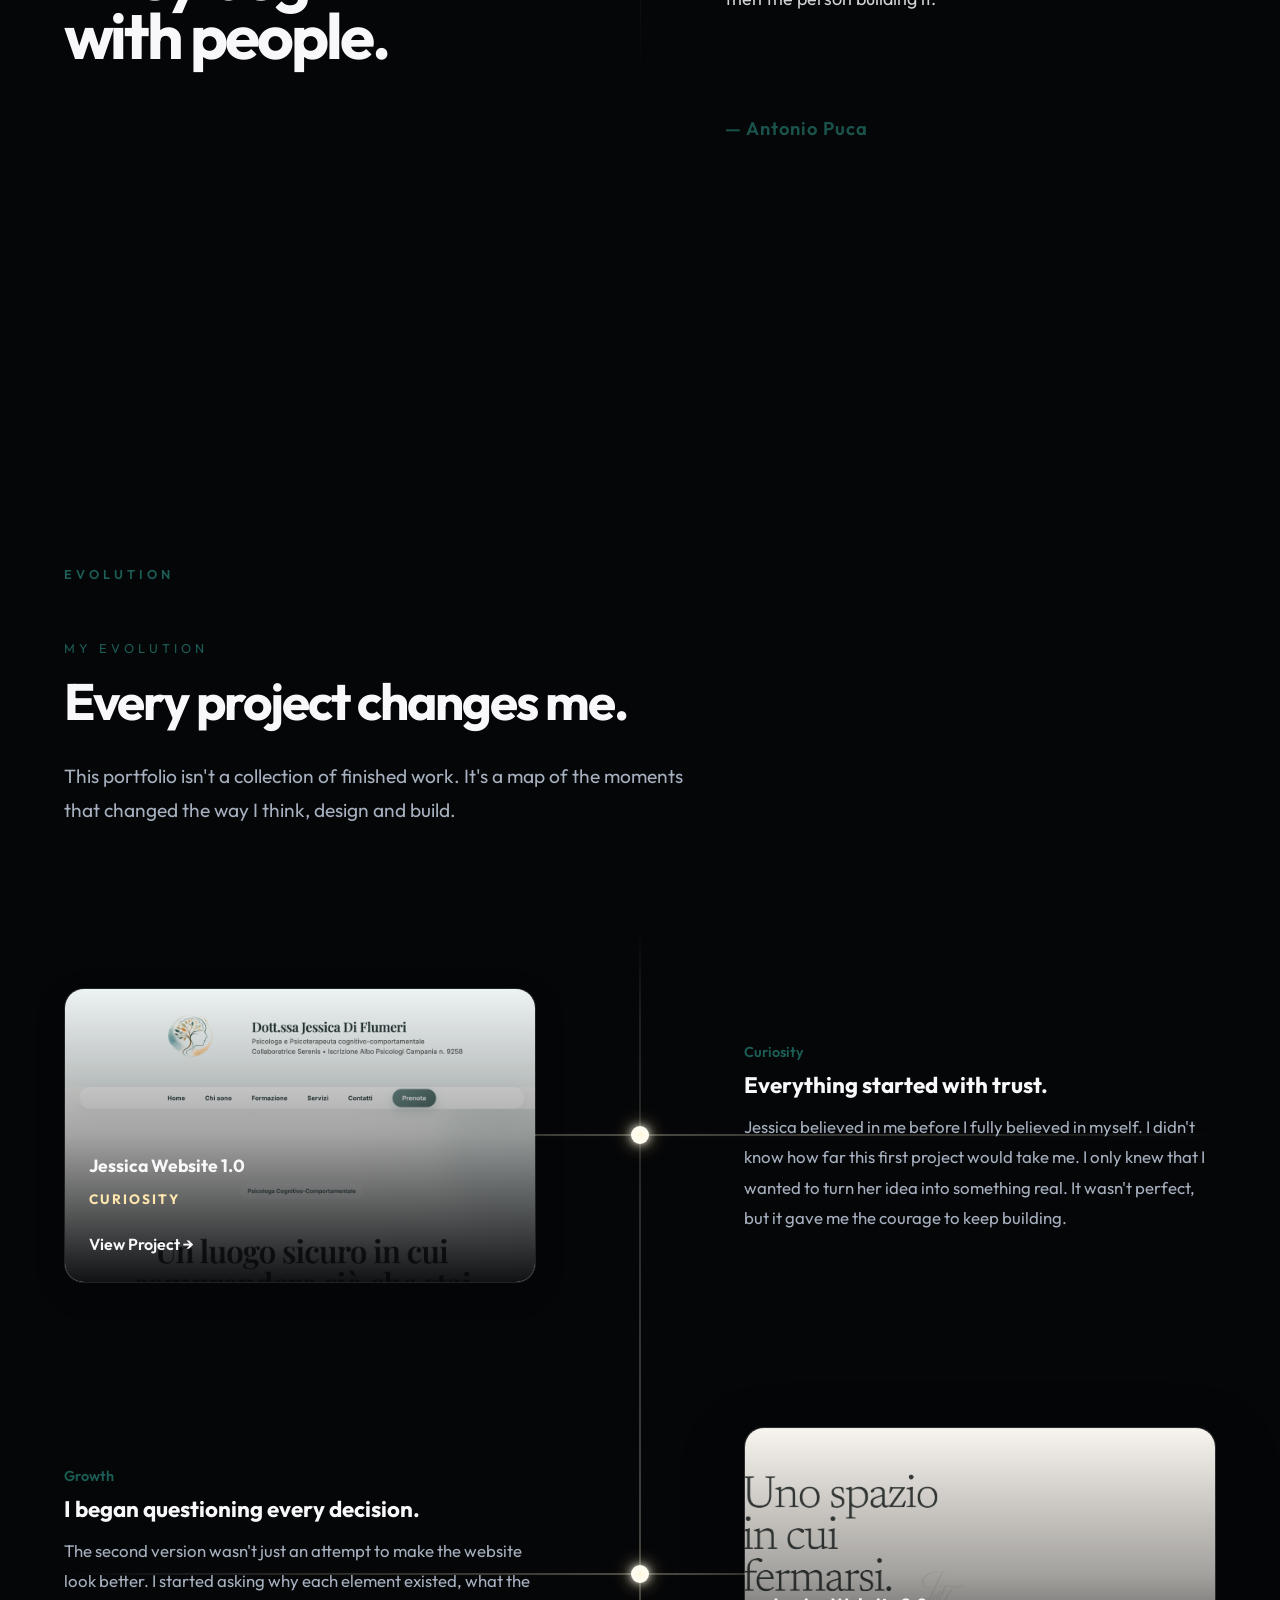
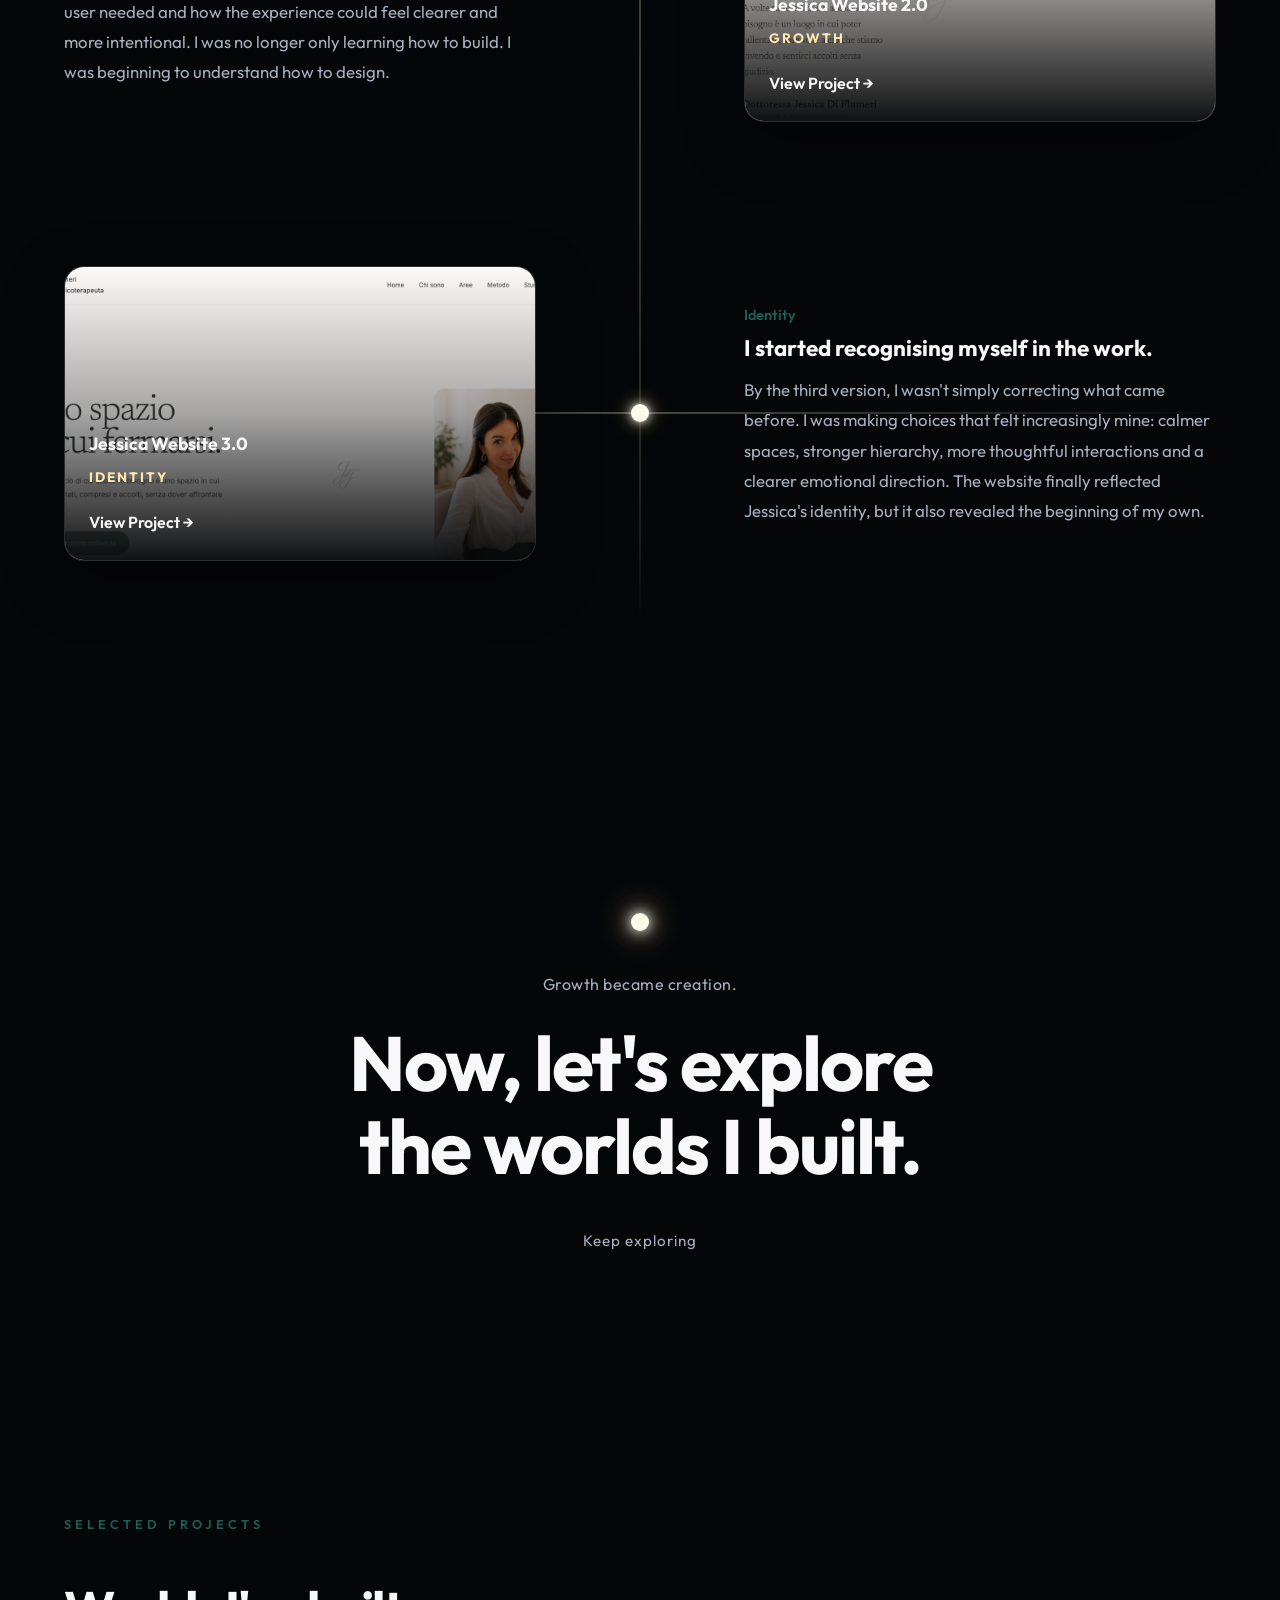
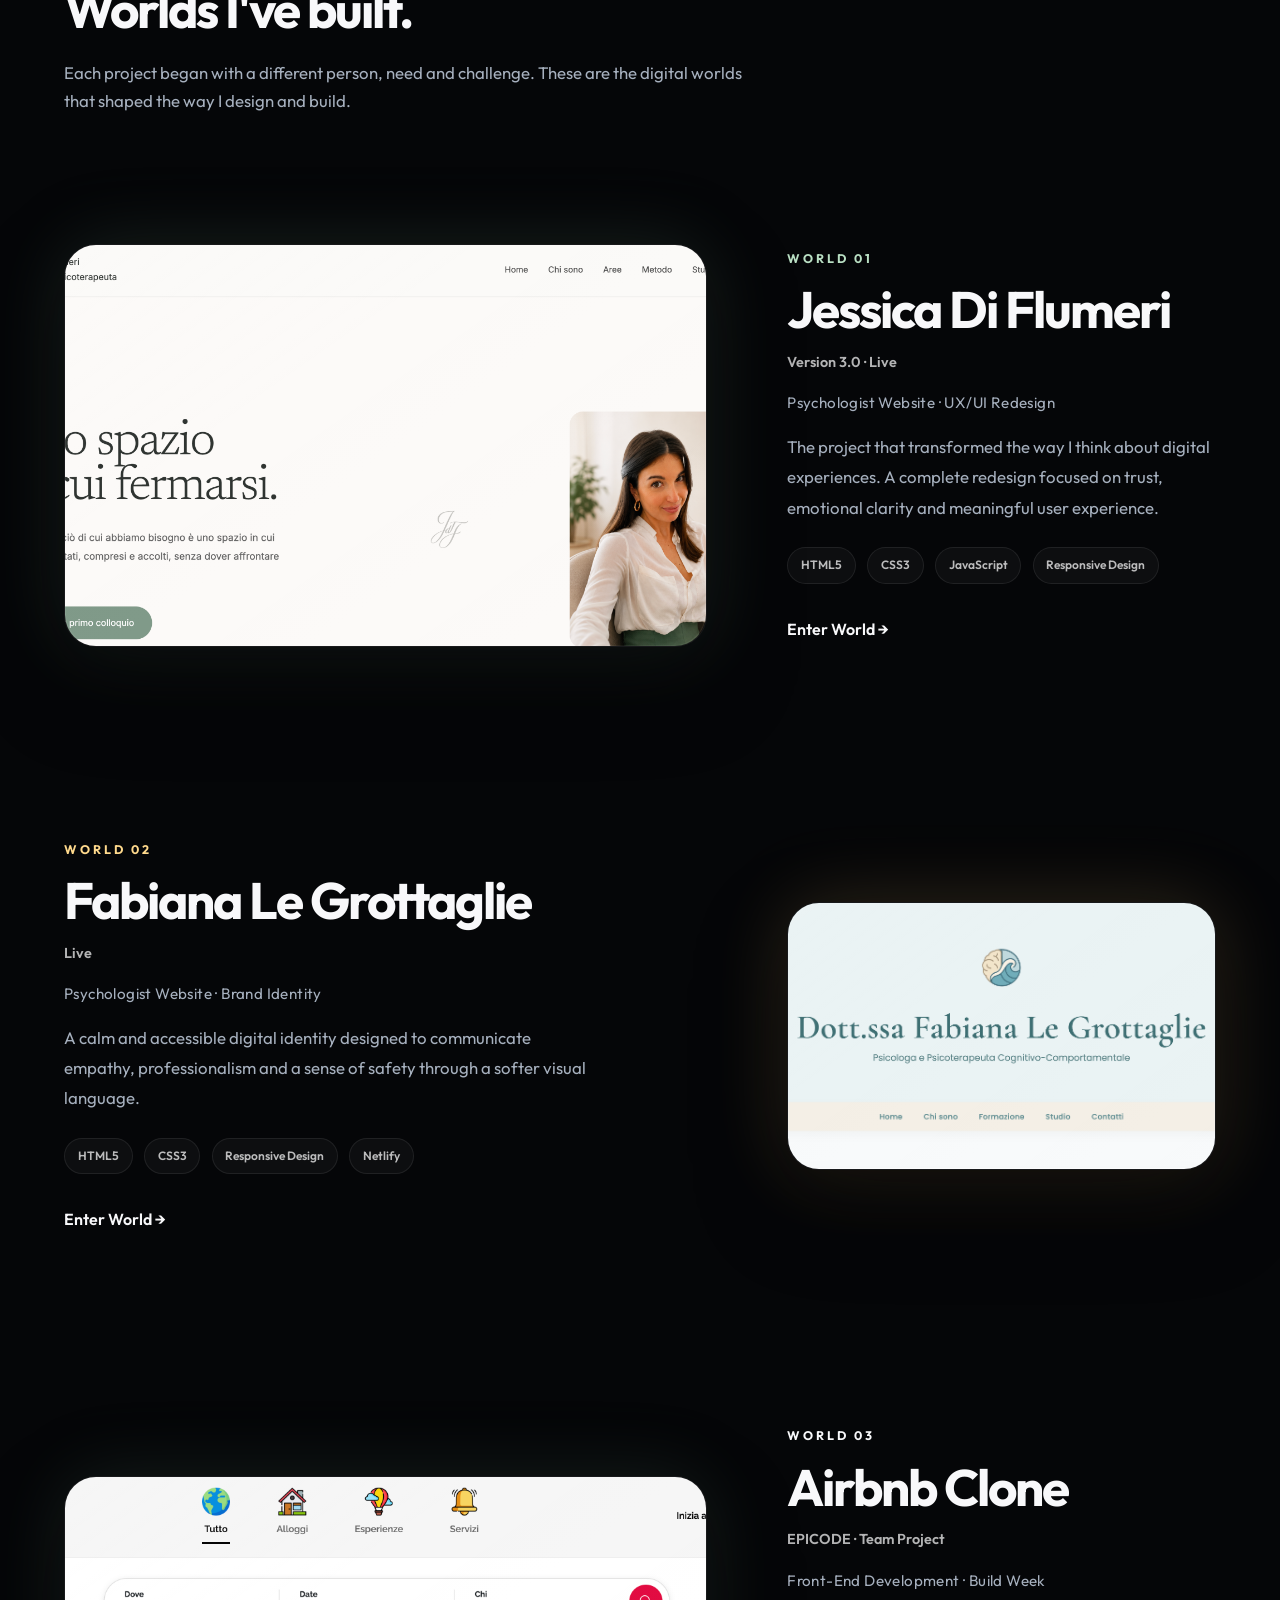
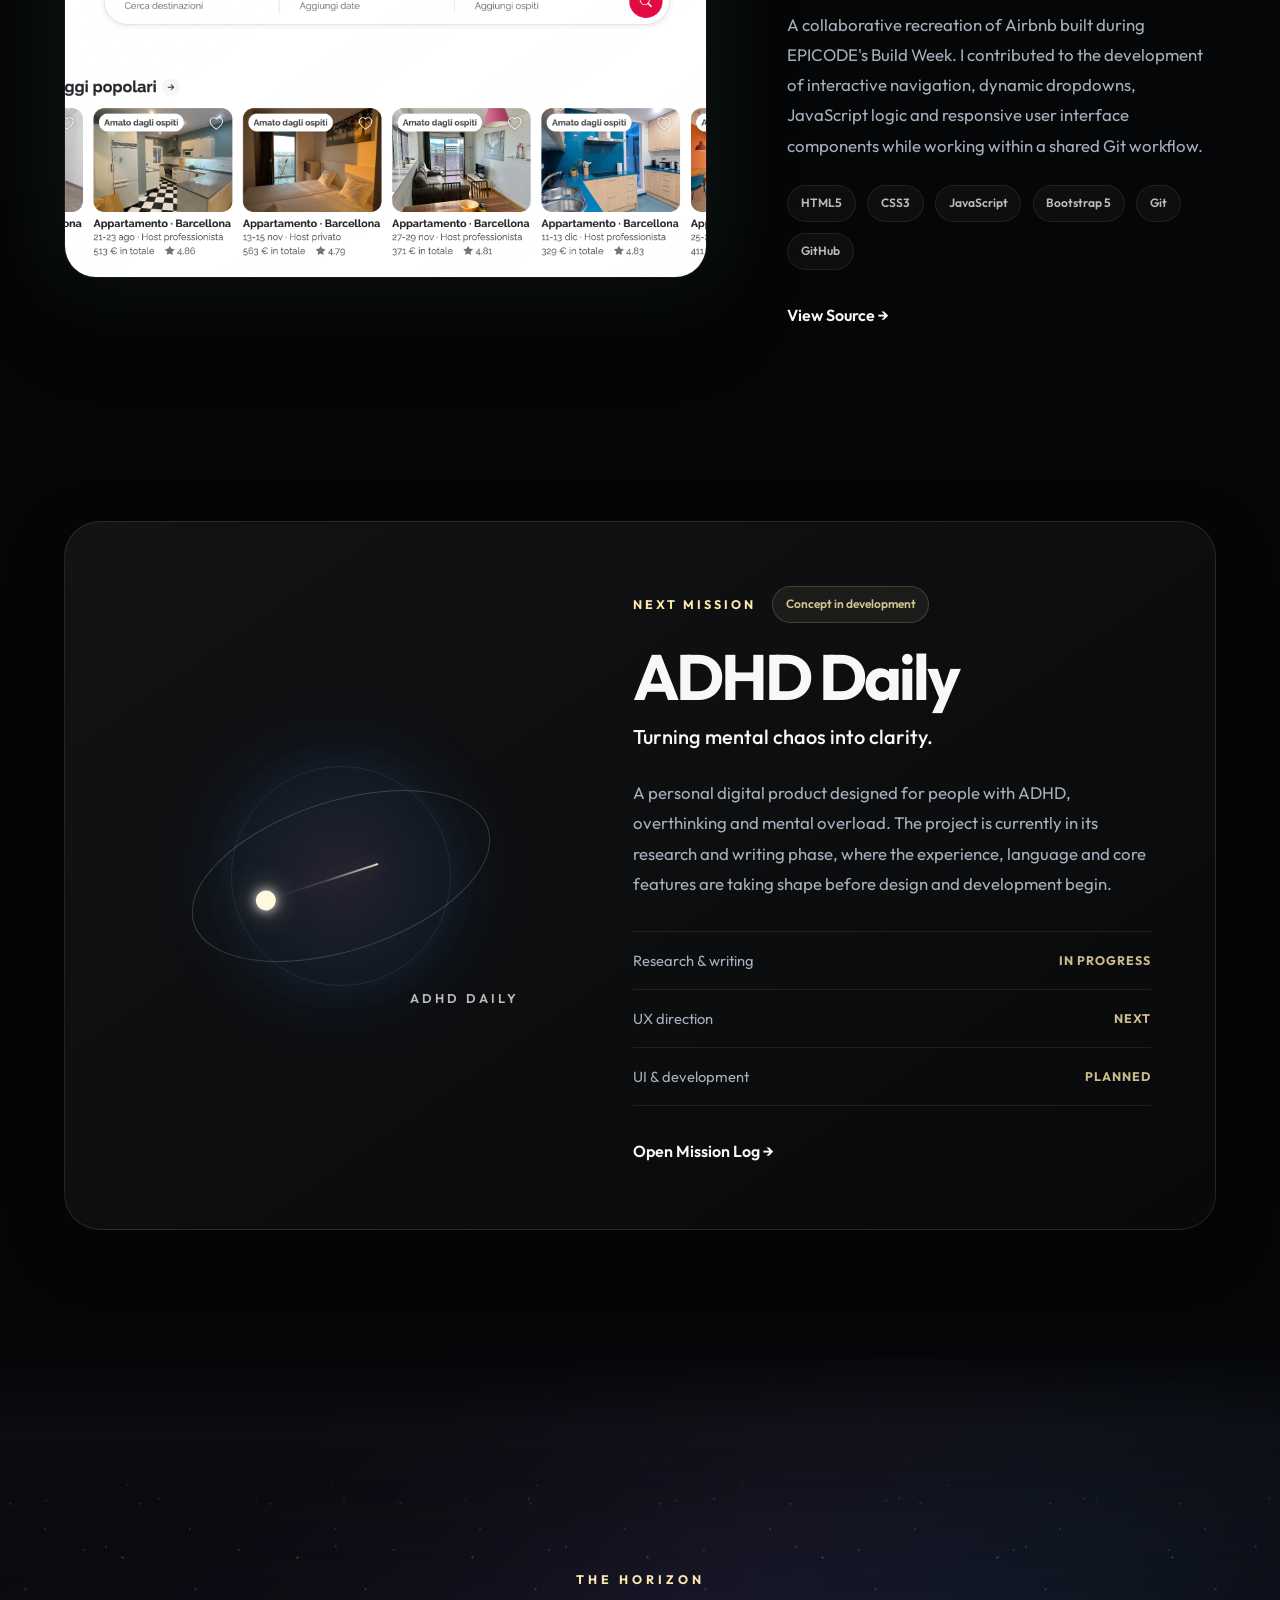
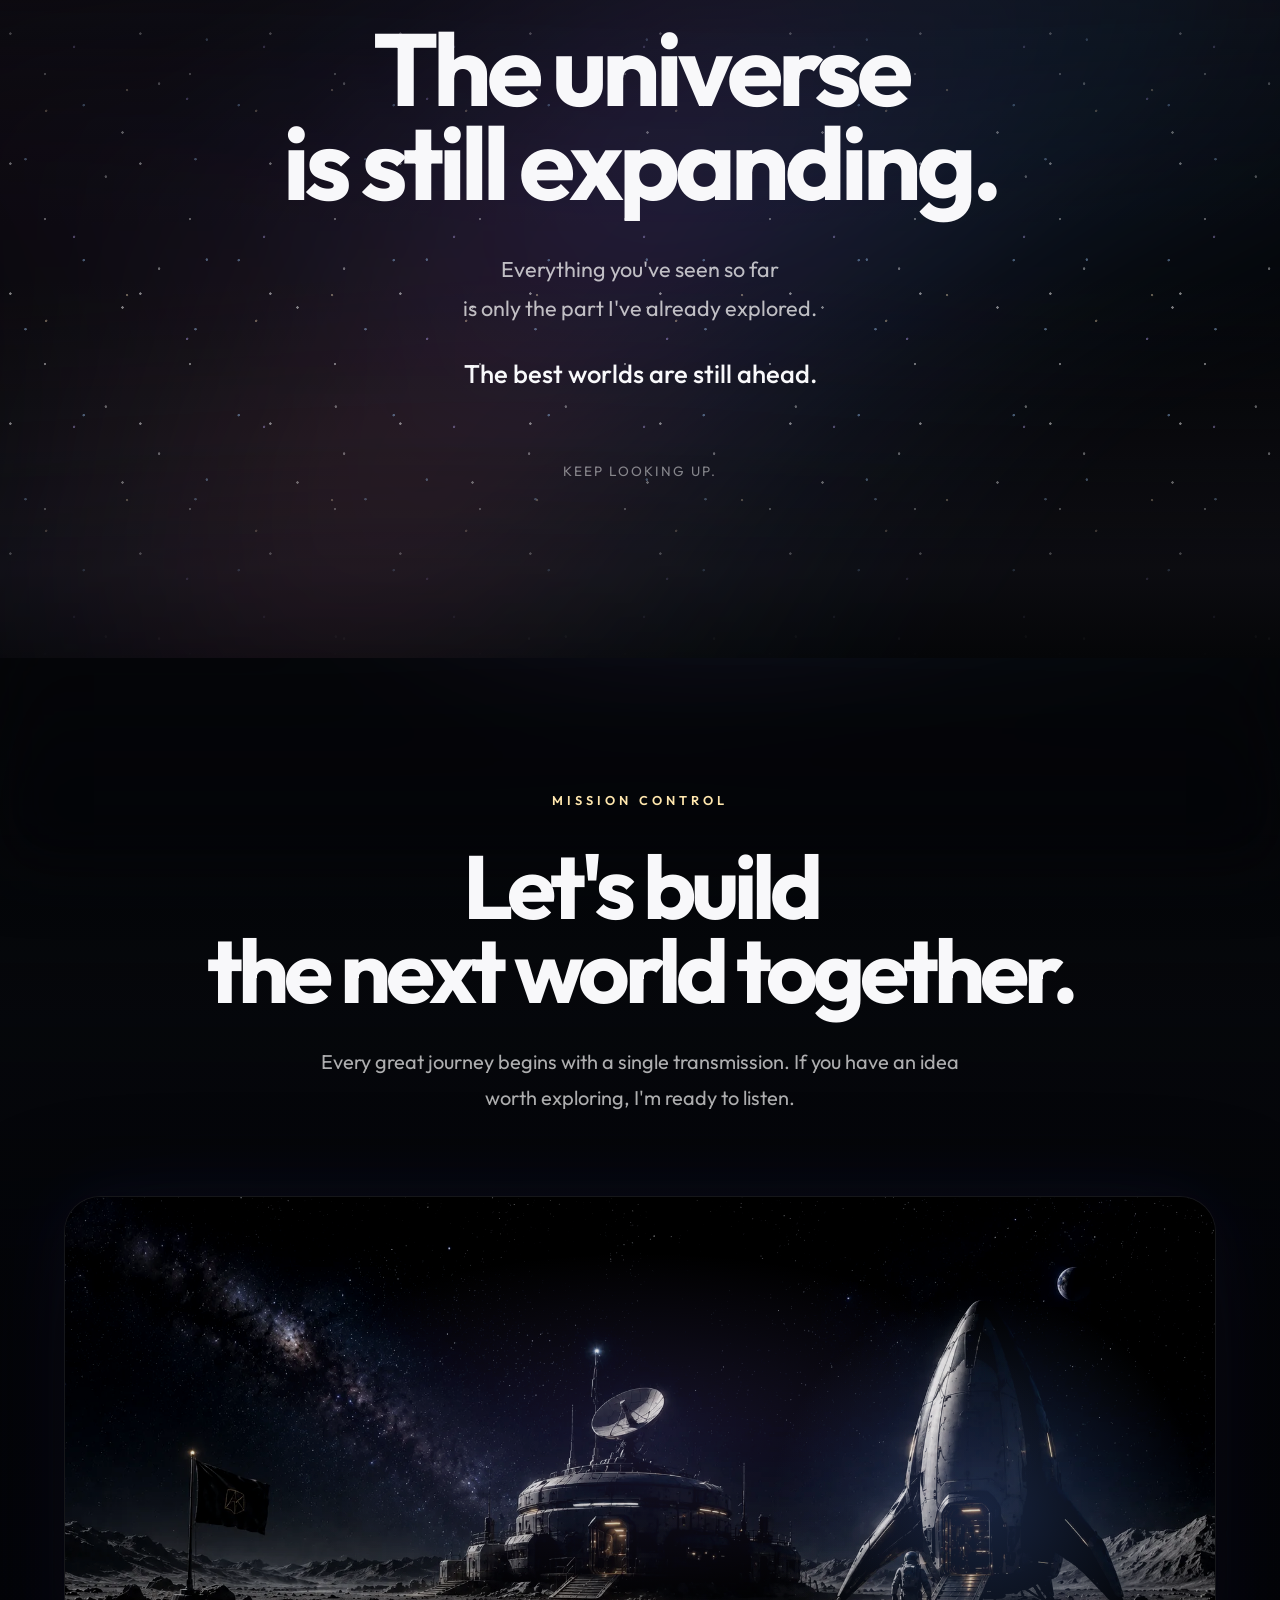
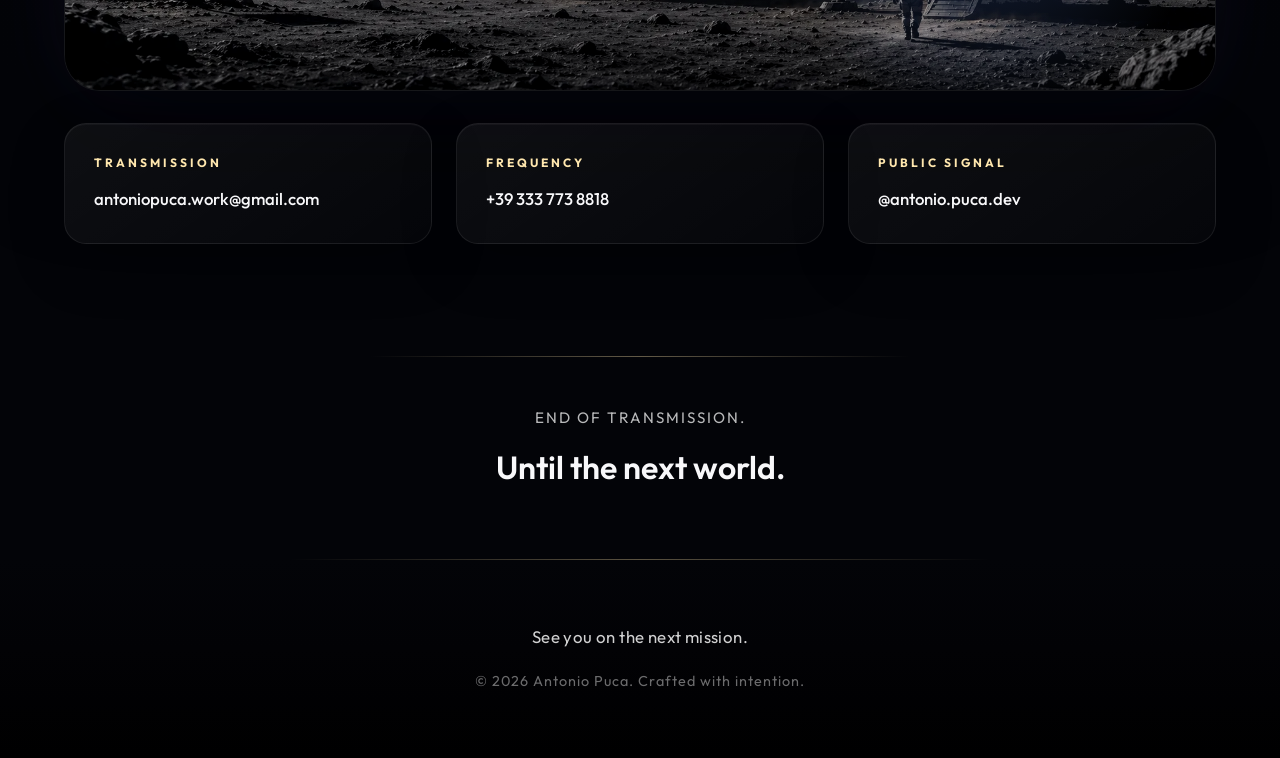
==== commit 92f101ea: "Replace Andrea project with Airbnb Clone" ====
--- a/index.html
+++ b/index.html
@@ -33,56 +33,56 @@
     ============================ -->
 
     <header class="header">
-  <div class="container">
-    <nav class="navbar">
-      <a href="#" class="logo">
-        <span class="logo__accent">&lt;</span>
-
-        Antonio Puca
-
-        <span class="logo__accent">/&gt;</span>
-      </a>
-
-      <button
-  class="menu-toggle"
-  type="button"
-  aria-label="Open navigation menu"
-  aria-expanded="false"
-  aria-controls="universe-nav"
->
-  <span class="menu-symbol menu-symbol--one"></span>
-  <span class="menu-symbol menu-symbol--two"></span>
-  <span class="menu-symbol menu-symbol--three"></span>
-</button>
-
-      <div class="nav-wrapper">
-        <span class="polaris"></span>
-
-        <ul class="nav" id="universe-nav">
-          <li>
-            <a href="#about" class="nav-link">About</a>
-          </li>
-
-          <li>
-            <a href="#evolution" class="nav-link">Evolution</a>
-          </li>
-
-          <li>
-            <a href="#projects" class="nav-link">Projects</a>
-          </li>
-
-          <li>
-            <a href="#journey" class="nav-link">Journey</a>
-          </li>
-
-          <li>
-            <a href="#contact" class="nav-link">Contact</a>
-          </li>
-        </ul>
+      <div class="container">
+        <nav class="navbar">
+          <a href="#" class="logo">
+            <span class="logo__accent">&lt;</span>
+
+            Antonio Puca
+
+            <span class="logo__accent">/&gt;</span>
+          </a>
+
+          <button
+            class="menu-toggle"
+            type="button"
+            aria-label="Open navigation menu"
+            aria-expanded="false"
+            aria-controls="universe-nav"
+          >
+            <span class="menu-symbol menu-symbol--one"></span>
+            <span class="menu-symbol menu-symbol--two"></span>
+            <span class="menu-symbol menu-symbol--three"></span>
+          </button>
+
+          <div class="nav-wrapper">
+            <span class="polaris"></span>
+
+            <ul class="nav" id="universe-nav">
+              <li>
+                <a href="#about" class="nav-link">About</a>
+              </li>
+
+              <li>
+                <a href="#evolution" class="nav-link">Evolution</a>
+              </li>
+
+              <li>
+                <a href="#projects" class="nav-link">Projects</a>
+              </li>
+
+              <li>
+                <a href="#journey" class="nav-link">Journey</a>
+              </li>
+
+              <li>
+                <a href="#contact" class="nav-link">Contact</a>
+              </li>
+            </ul>
+          </div>
+        </nav>
       </div>
-    </nav>
-  </div>
-</header>
+    </header>
     <!-- ===========================
             MAIN
     ============================ -->
@@ -121,7 +121,7 @@
               </p>
 
               <div class="hero__actions">
-               <a href="#evolution" class="universe-link">
+                <a href="#evolution" class="universe-link">
                   <span class="universe-node">
                     <span class="halo"></span>
 
@@ -543,11 +543,11 @@
               </div>
             </article>
 
-            <article class="world-card world-card--andrea">
+            <article class="world-card world-card--airbnb">
               <div class="world-card__media">
                 <img
-                  src="./images/andrea.png"
-                  alt="Homepage del portfolio di Andrea Durante"
+                  src="./    airbnb-home.png"
+                  alt="Homepage dell'Airbnb Clone sviluppato durante la Build Week di EPICODE"
                   class="world-card__image"
                 />
               </div>
@@ -555,35 +555,41 @@
               <div class="world-card__content">
                 <span class="world-card__number">World 03</span>
 
-                <h3 class="world-card__title">Andrea Durante</h3>
-
-                <span class="world-card__version">Live</span>
+                <h3 class="world-card__title">Airbnb Clone</h3>
+
+                <span class="world-card__version">
+                  EPICODE · Team Project
+                </span>
 
                 <p class="world-card__category">
-                  Game Designer Portfolio · Creative Direction
+                  Front-End Development · Build Week
                 </p>
 
                 <p class="world-card__description">
-                  A bold and immersive portfolio designed to communicate
-                  Andrea's creative identity, present his projects clearly and
-                  reflect the atmosphere of the gaming world.
+                  A collaborative recreation of Airbnb built during EPICODE's
+                  Build Week. I contributed to the development of interactive
+                  navigation, dynamic dropdowns, JavaScript logic and responsive
+                  user interface components while working within a shared Git
+                  workflow.
                 </p>
 
                 <div class="world-card__tech">
                   <span>HTML5</span>
                   <span>CSS3</span>
                   <span>JavaScript</span>
-                  <span>Responsive Design</span>
+                  <span>Bootstrap 5</span>
+                  <span>Git</span>
+                  <span>GitHub</span>
                 </div>
 
                 <div class="world-card__actions">
                   <a
-                    href="https://andrea-durante.netlify.app/"
+                    href="https://github.com/devHP-source/Build-Week-2"
                     target="_blank"
                     rel="noopener noreferrer"
                     class="world-card__button"
                   >
-                    Enter World →
+                    View Source →
                   </a>
                 </div>
               </div>
@@ -653,8 +659,6 @@
           </div>
         </div>
       </section>
-     
-      </section>
 
       <!-- ==================================================
            THE HORIZON
@@ -679,18 +683,12 @@
               is only the part I've already explored.
             </p>
 
-            <p class="horizon__closing">
-              The best worlds are still ahead.
-            </p>
-
-            <span class="horizon__signature">
-              Keep looking up.
-            </span>
+            <p class="horizon__closing">The best worlds are still ahead.</p>
+
+            <span class="horizon__signature"> Keep looking up. </span>
           </div>
         </div>
       </section>
-
-      
 
       <!-- ==================================================
      MISSION CONTROL
